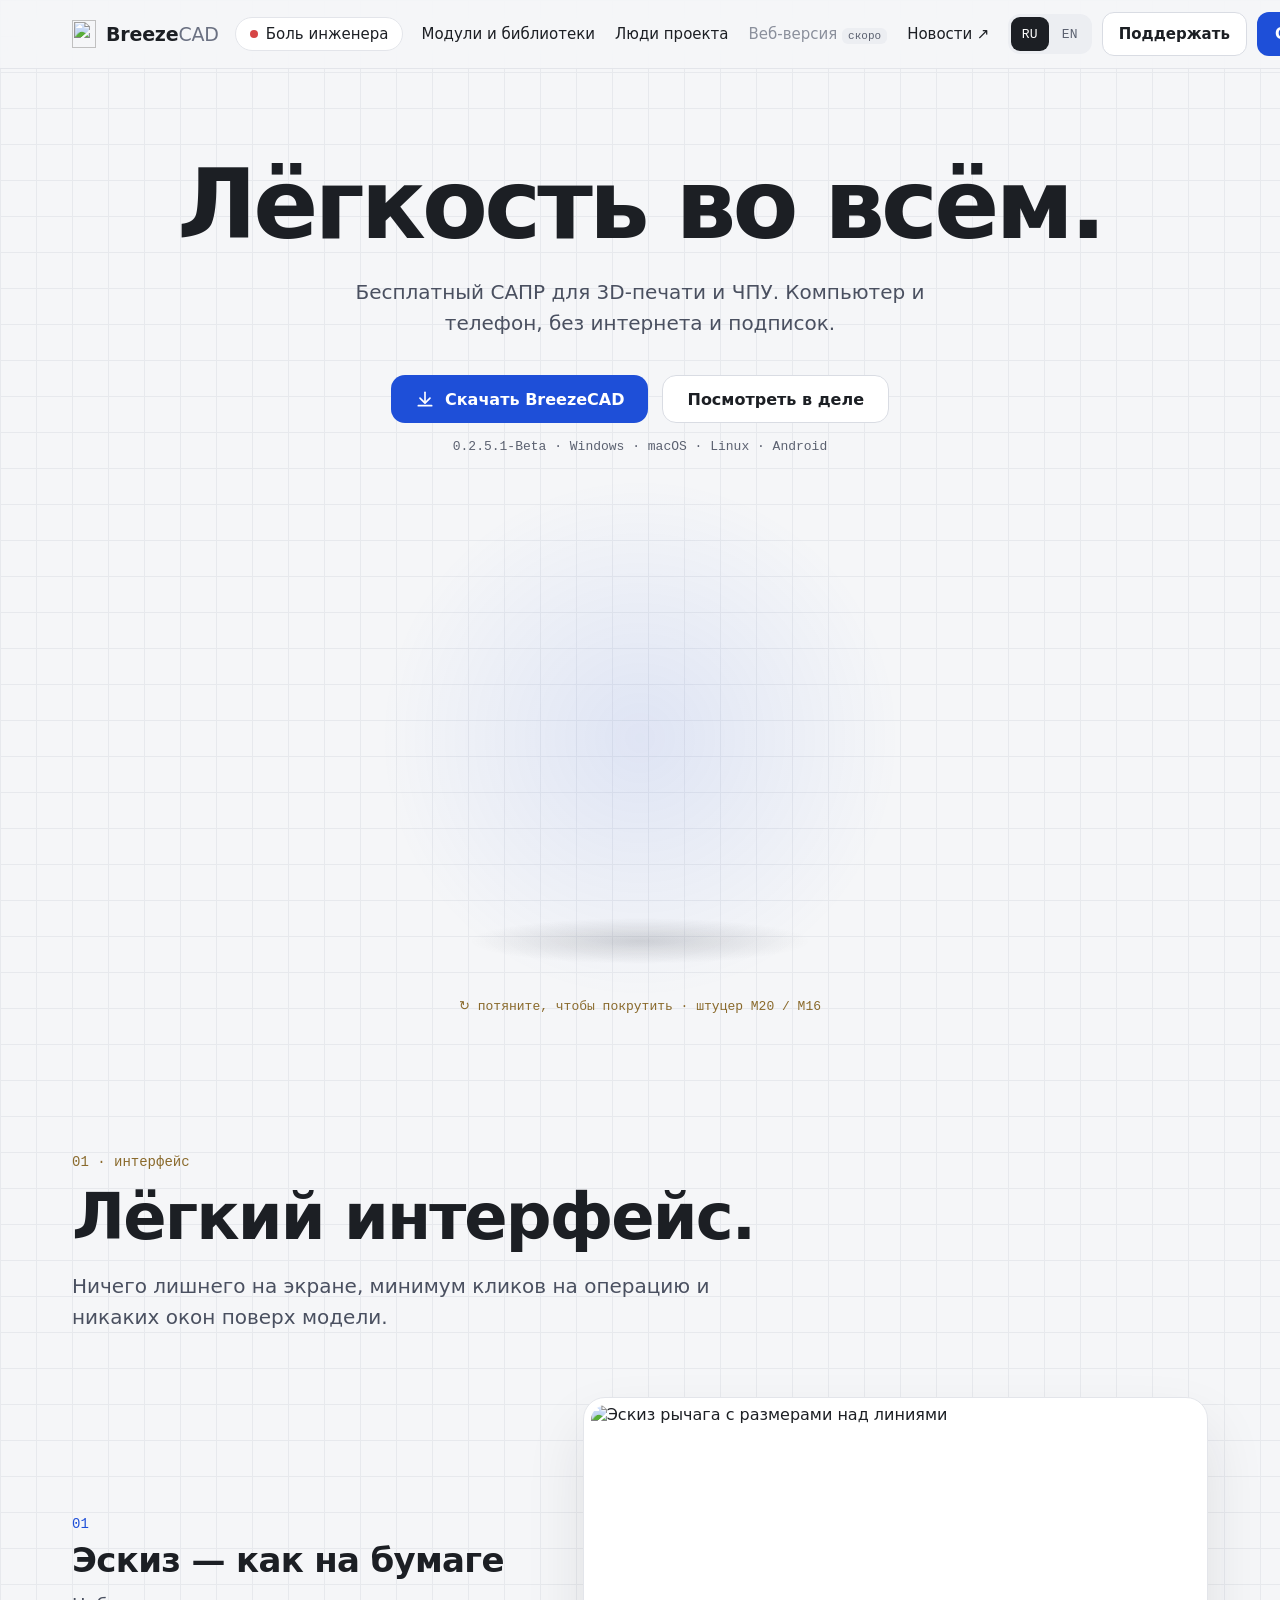
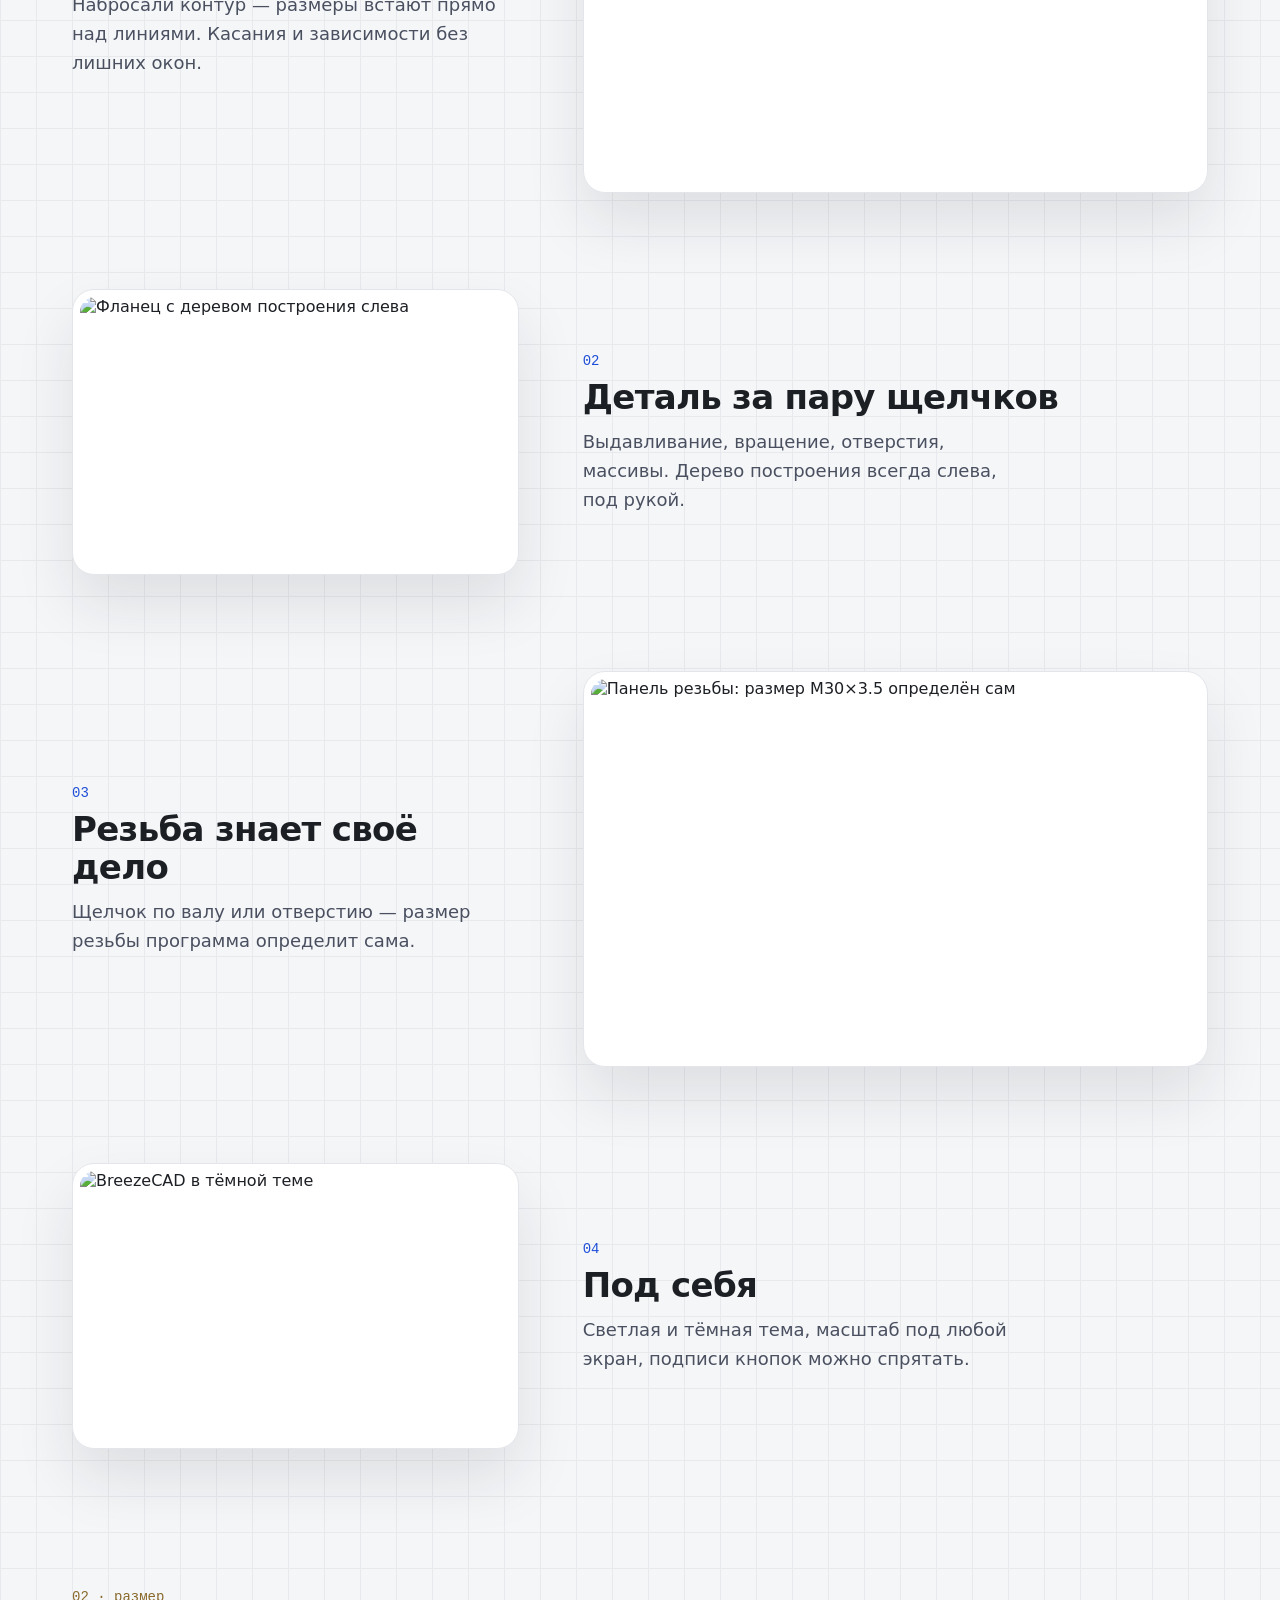
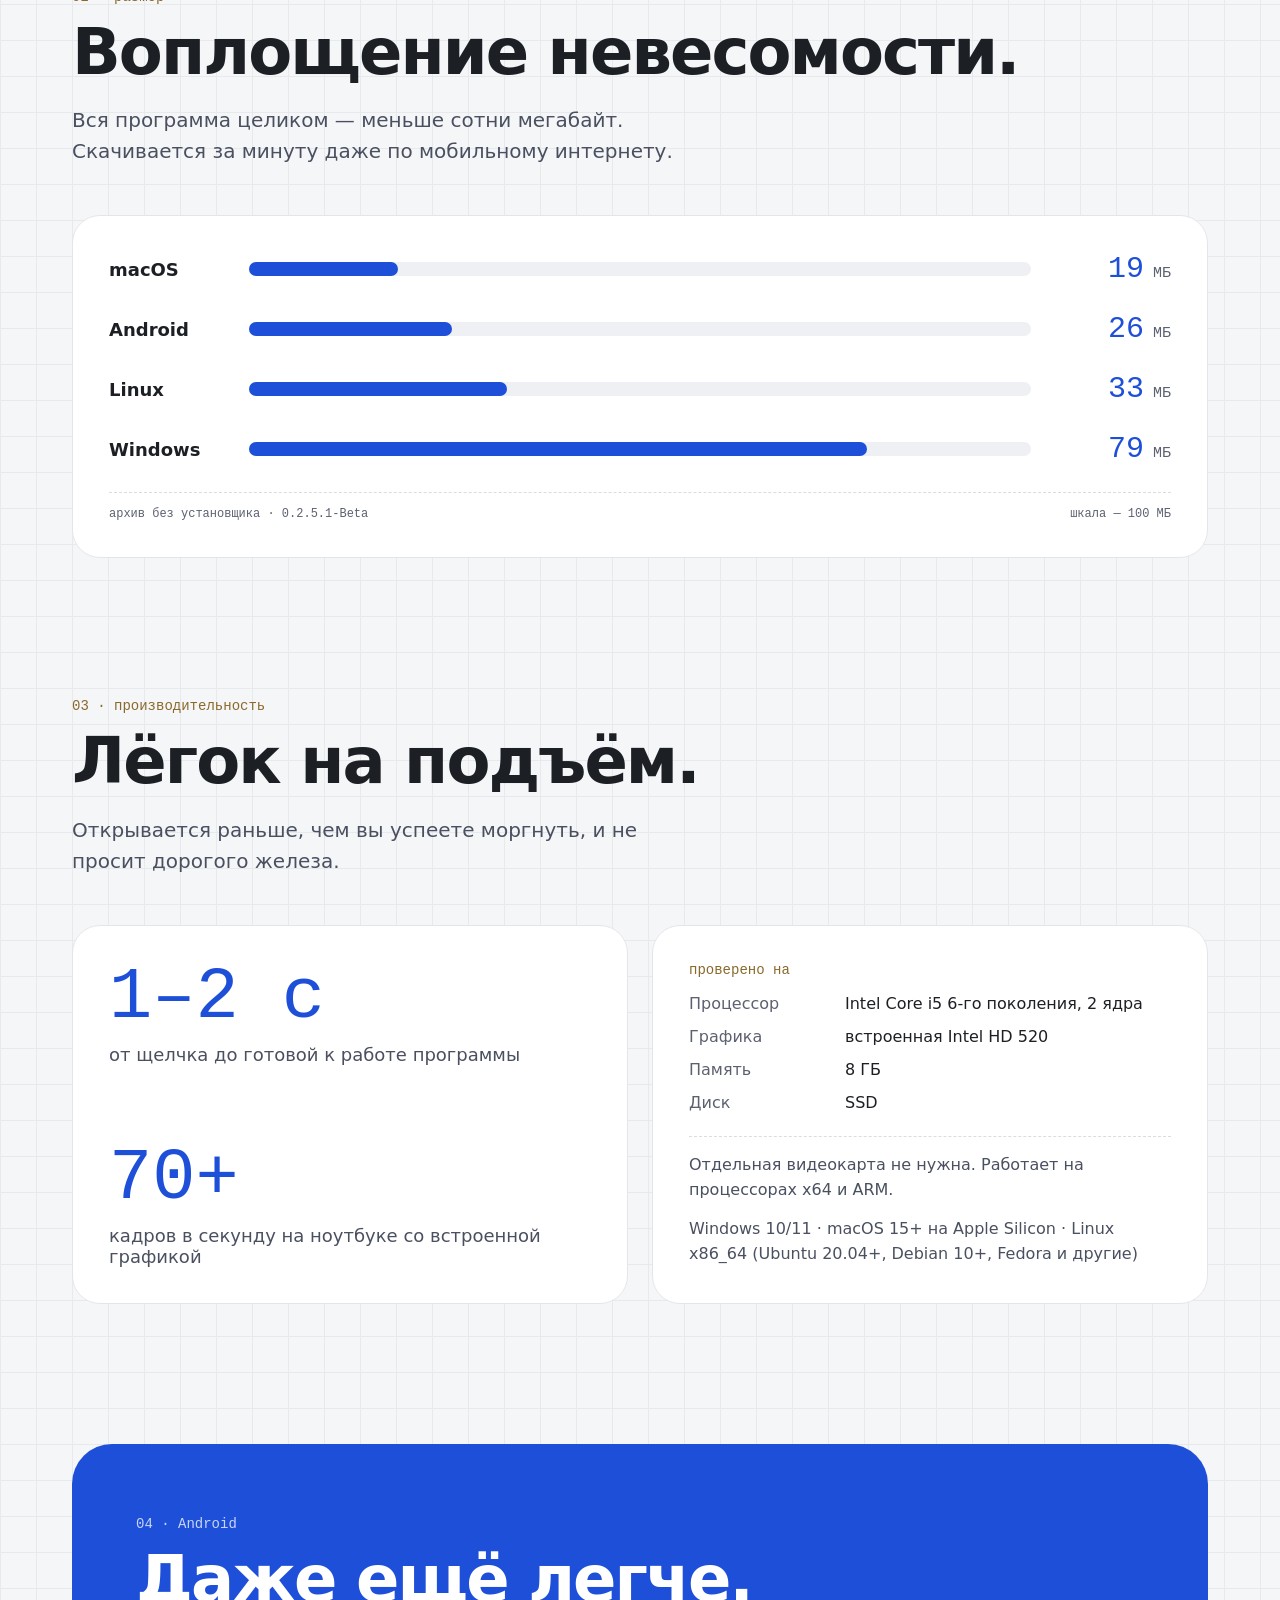
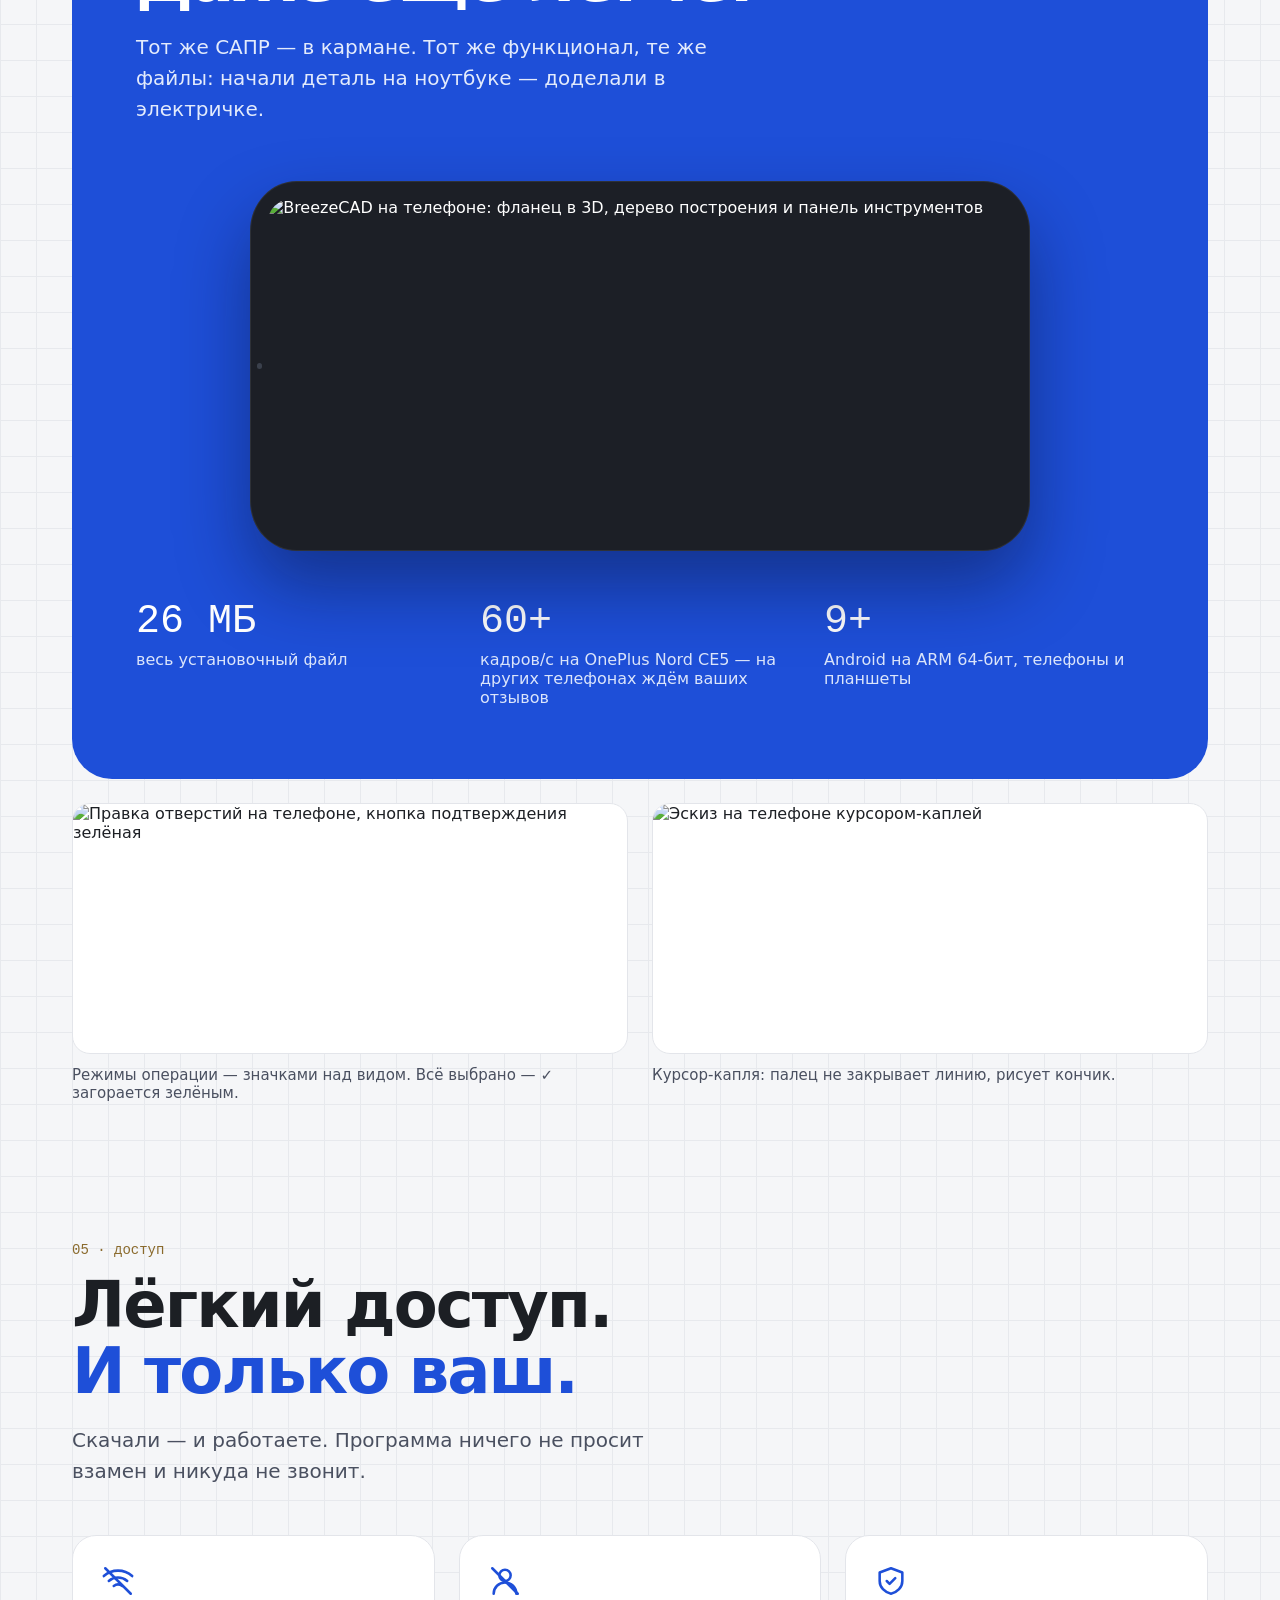
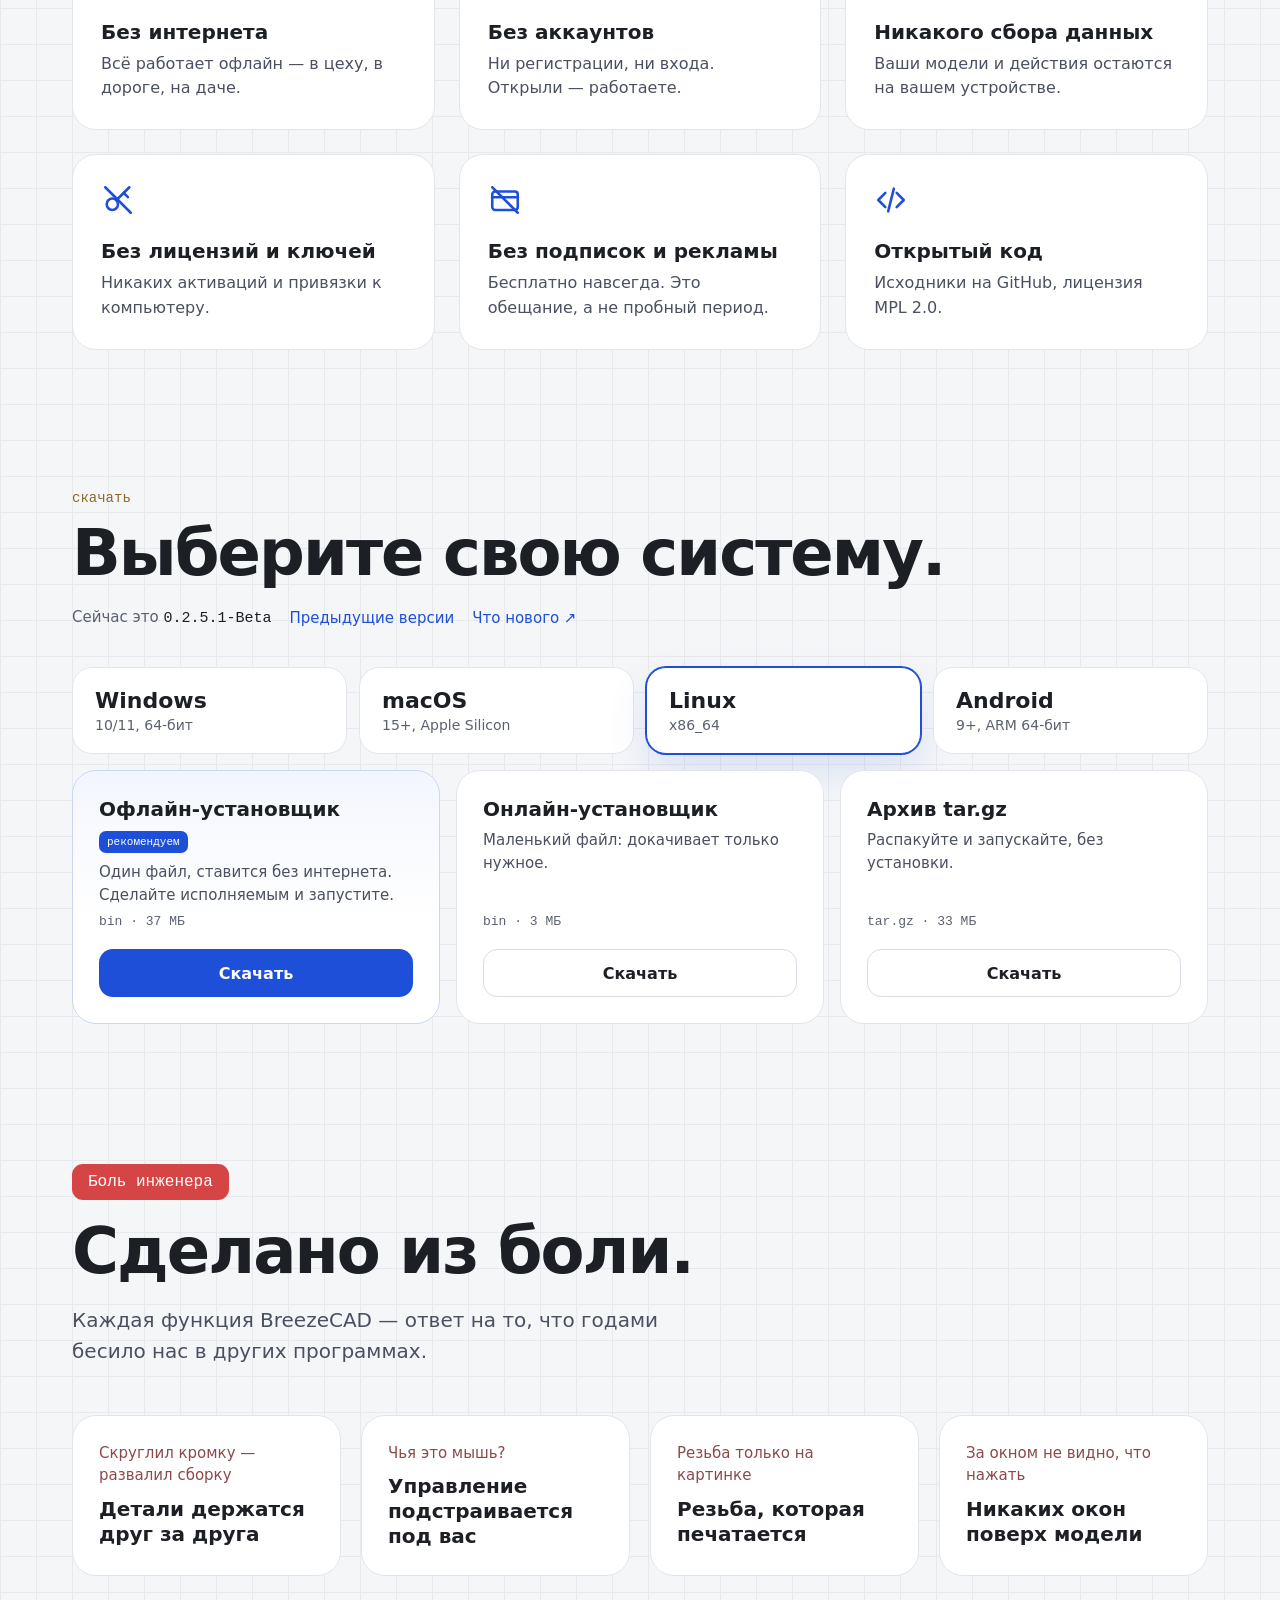
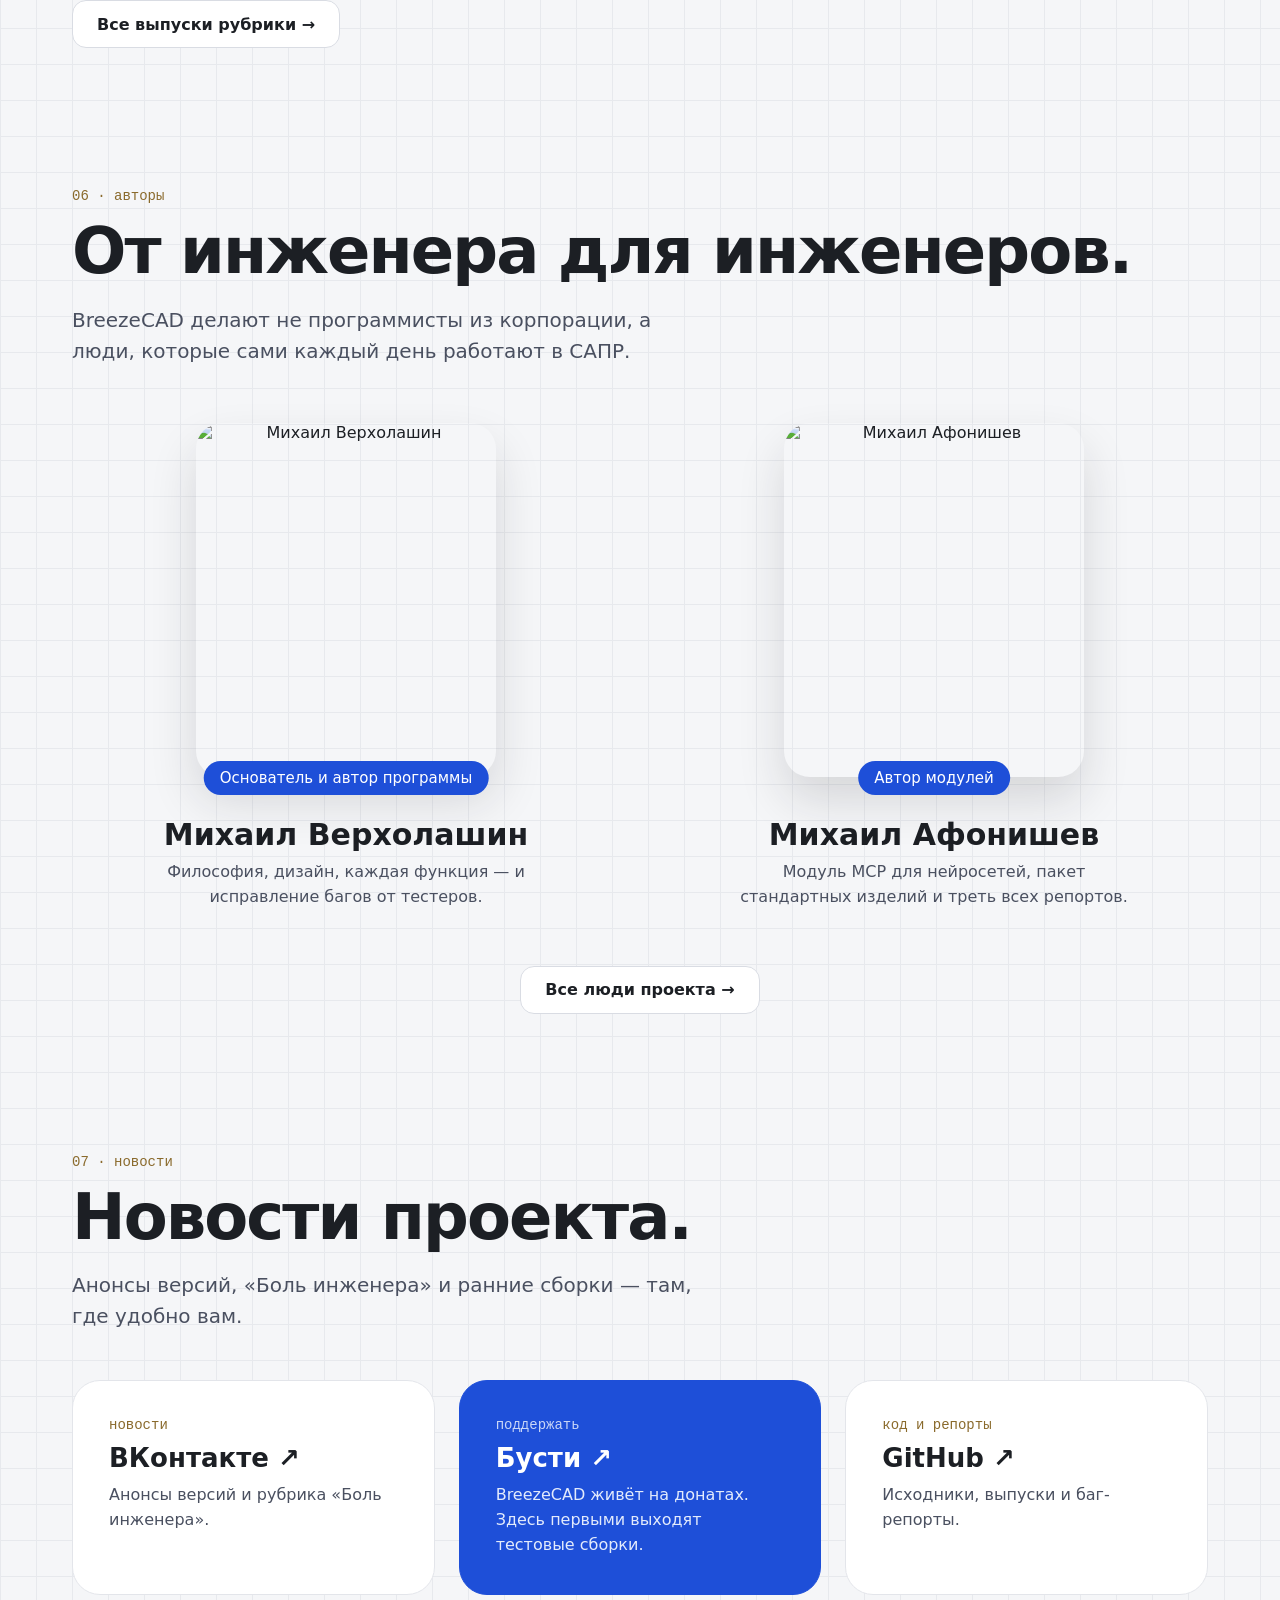
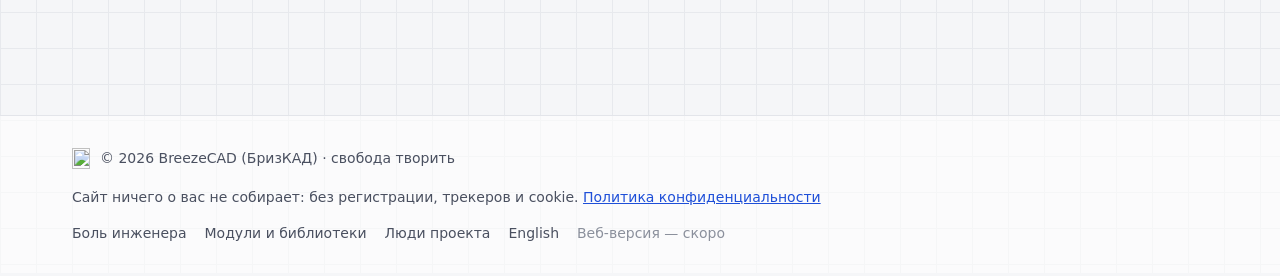
==== index.html @ fa20b7e3 "Скачивание из данных выпусков, раздел «Модули и библиотеки», «Боль инженера» про сборки - sync-data " ====
<!doctype html>
<html lang="ru">
<head>
<meta charset="utf-8">
<meta name="viewport" content="width=device-width, initial-scale=1">
<title>BreezeCAD (БризКАД) — свобода творить</title>
<meta name="description" content="BreezeCAD (БризКАД) — бесплатный лёгкий САПР для 3D-печати и ЧПУ. Windows, macOS, Linux и Android. Без интернета, подписок и сбора данных.">
<meta name="theme-color" content="#f5f6f8">
<link rel="icon" href="favicon.svg" type="image/svg+xml">
<meta property="og:type" content="website">
<meta property="og:title" content="BreezeCAD — свобода творить">
<meta property="og:description" content="Бесплатный лёгкий САПР для 3D-печати и ЧПУ. Компьютер и телефон, без интернета и подписок.">
<meta property="og:image" content="https://breezecad.ru/assets/img/og.jpg">
<meta property="og:url" content="https://breezecad.ru/">
<link rel="canonical" href="https://breezecad.ru/">
<link rel="alternate" hreflang="ru" href="https://breezecad.ru/">
<link rel="alternate" hreflang="en" href="https://breezecad.ru/en/">
<link rel="alternate" hreflang="x-default" href="https://breezecad.ru/">
<link rel="stylesheet" href="assets/download.css">
<script type="application/ld+json">
{
  "@context": "https://schema.org",
  "@type": "SoftwareApplication",
  "name": "BreezeCAD",
  "alternateName": ["БризКАД", "Бриз КАД", "Бриз", "Breeze CAD", "Брайз КАД"],
  "description": "Бесплатный лёгкий САПР для 3D-печати и ЧПУ. Без интернета, подписок и сбора данных.",
  "applicationCategory": "DesignApplication",
  "operatingSystem": "Windows, macOS, Linux, Android",
  "offers": {"@type": "Offer", "price": "0", "priceCurrency": "RUB"},
  "url": "https://breezecad.ru/",
  "sameAs": ["https://github.com/BreezeCAD", "https://github.com/BreezeCAD/breezecad"]
}
</script>
<meta name="twitter:card" content="summary_large_image">
<link rel="preload" href="assets/fonts/IBMPlexSans-SemiBold.woff" as="font" type="font/woff" crossorigin>
<style>
@font-face{font-family:'IBM Plex Sans';src:url(assets/fonts/IBMPlexSans-Regular.woff) format('woff');font-weight:400;font-display:swap}
@font-face{font-family:'IBM Plex Sans';src:url(assets/fonts/IBMPlexSans-Medium.woff) format('woff');font-weight:500;font-display:swap}
@font-face{font-family:'IBM Plex Sans';src:url(assets/fonts/IBMPlexSans-SemiBold.woff) format('woff');font-weight:600 700;font-display:swap}
@font-face{font-family:'IBM Plex Mono';src:url(assets/fonts/IBMPlexMono-Regular.woff) format('woff');font-weight:400 500;font-display:swap}
body{margin:0;background:#f5f6f8;-webkit-text-size-adjust:100%}
a{color:#1e4fd8}a:hover{color:#163ea8}
html{scroll-behavior:smooth;scroll-padding-top:84px}
.bz *{box-sizing:border-box}
.bz{overflow-x:clip;font-family:'IBM Plex Sans',system-ui,sans-serif;color:#1c1f24;background-color:#f5f6f8;background-image:linear-gradient(#e7e9ed 1px,transparent 1px),linear-gradient(90deg,#e7e9ed 1px,transparent 1px);background-size:36px 36px}
.mono{font-family:'IBM Plex Mono',ui-monospace,monospace}
.wrap{max-width:1200px;margin:0 auto;padding:0 32px}
.sec{padding-top:140px}
.kick{margin:0;font:500 14px 'IBM Plex Mono',monospace;color:#8a6a2c}
.h2{margin:14px 0 0;font-size:64px;line-height:1.04;letter-spacing:-0.03em;font-weight:700}
.lead{margin:20px 0 0;font-size:20px;line-height:1.55;color:#4a5060;max-width:640px}
.nav a{color:#1c1f24;text-decoration:none;font-size:15px;padding:10px 2px;white-space:nowrap}
@media (max-width:1500px){.hide-mid{display:none!important}}
@media (max-width:1320px){.nav-links{gap:16px!important}}
@media (max-width:1180px){.nav-soon{display:none!important}}
@media (max-width:1060px){.nav-links{display:none!important}}
.nav a:hover{color:#1e4fd8}
.btn{display:inline-flex;align-items:center;justify-content:center;gap:10px;min-height:48px;padding:0 24px;border-radius:14px;font-weight:600;font-size:16px;text-decoration:none;transition:transform .25s ease,background .25s ease,border-color .25s ease}
.btn:hover{transform:translateY(-2px)}
.btn-blue{background:#1e4fd8;color:#fff}
.btn-blue:hover{background:#163ea8;color:#fff}
.btn-ghost{background:#fff;color:#1c1f24;border:1px solid #d9dce3}
.btn-ghost:hover{color:#1e4fd8;border-color:#1e4fd8}
.pain-pill{display:inline-flex;align-items:center;gap:8px;padding:7px 14px!important;border-radius:999px;background:#fff;border:1px solid #e3e5ea}
.pain-pill::before{content:"";width:8px;height:8px;border-radius:50%;background:#d64545}
.pain-teaser{display:grid;grid-template-columns:repeat(4,minmax(0,1fr));gap:20px;margin-top:48px}
.pain-teaser a{display:flex;flex-direction:column;gap:10px;background:#fff;border:1px solid #e3e5ea;border-radius:24px;padding:26px;text-decoration:none;color:#1c1f24;transition:transform .25s ease,border-color .25s ease}
.pain-teaser a:hover{transform:translateY(-3px);border-color:#f4d3d3;color:#1c1f24}
.pain-teaser .p{font-size:15px;line-height:1.5;color:#8a4a4a}
.pain-teaser .s{font-size:20px;font-weight:600;line-height:1.25}
.redtag{display:inline-flex;align-items:center;min-height:36px;padding:0 16px;border-radius:11px;background:#d64545;color:#fff;font:500 16px 'IBM Plex Mono',monospace}
.foot-nav{display:flex;gap:18px;flex-wrap:wrap;font-size:14px}
.foot-nav a{color:#4a5060;text-decoration:none}.foot-nav a:hover{color:#1e4fd8}
.card{background:#fff;border:1px solid #e3e5ea;border-radius:28px;padding:36px}
.g2{display:grid;grid-template-columns:repeat(2,minmax(0,1fr));gap:24px}
.g3{display:grid;grid-template-columns:repeat(3,minmax(0,1fr));gap:24px}
.g4{display:grid;grid-template-columns:repeat(4,minmax(0,1fr));gap:24px}
.lang button{border:0;background:transparent;font:500 13px 'IBM Plex Mono',monospace;color:#5b6170;min-width:40px;min-height:34px;border-radius:9px;cursor:pointer}
.lang button.on{background:#1c1f24;color:#fff}
.lang{display:flex;gap:2px;padding:3px;border-radius:12px;background:#eceef2}
.lang a{display:inline-flex;align-items:center;justify-content:center;min-width:38px;min-height:34px;border-radius:9px;font:500 13px 'IBM Plex Mono',monospace;color:#5b6170;text-decoration:none}
.lang a:hover{color:#1c1f24}
.lang a[aria-current]{background:#1c1f24;color:#fff}
.shot{display:block;width:100%;height:auto;border-radius:18px;border:1px solid #e3e5ea;background:#fff}
.step-row{display:grid;grid-template-columns:minmax(0,5fr) minmax(0,7fr);gap:64px;align-items:center}
.step-row.flip .step-text{order:2}
.step-n{font:500 14px 'IBM Plex Mono',monospace;color:#1e4fd8}
.step-text h3{margin:10px 0 12px;font-size:34px;letter-spacing:-0.02em;line-height:1.1}
.step-text p{margin:0;font-size:18px;line-height:1.6;color:#4a5060;max-width:440px}
.bar{height:14px;border-radius:7px;background:#1e4fd8;transform-origin:left}
.tile{background:#fff;border:1px solid #e3e5ea;border-radius:24px;padding:28px}
.tile h3{margin:18px 0 8px;font-size:20px}
.tile p{margin:0;color:#4a5060;line-height:1.55}
#bz-part{display:block;width:100%;height:520px;cursor:grab;touch-action:pan-y}
#bz-part:active{cursor:grabbing}

@keyframes rise{from{opacity:0;transform:translateY(28px)}to{opacity:1;transform:none}}
@keyframes zoom{from{opacity:.2;transform:scale(.86) translateY(40px)}to{opacity:1;transform:none}}
@keyframes grow{from{transform:scaleX(0)}to{transform:scaleX(1)}}
@keyframes partIn{from{opacity:0;transform:translateY(30px) scale(.94)}to{opacity:1;transform:none}}
.in{animation:rise .9s cubic-bezier(.2,.7,.2,1) both}
.d1{animation-delay:.12s}.d2{animation-delay:.24s}.d3{animation-delay:.36s}
.part-in{animation:partIn 1.2s .3s cubic-bezier(.2,.7,.2,1) both}
@supports (animation-timeline: view()){
.rv{animation:rise linear both;animation-timeline:view();animation-range:entry 0% cover 26%}
.zm{animation:zoom linear both;animation-timeline:view();animation-range:entry 0% cover 40%}
.gr{animation:grow linear both;animation-timeline:view();animation-range:entry 10% cover 45%}
}
@media (prefers-reduced-motion: reduce){.bz *{animation:none!important;transition:none!important}html{scroll-behavior:auto}}
@media (max-width:980px){
.nav-links{display:none!important}
.g4{grid-template-columns:repeat(2,minmax(0,1fr))}
.g3{grid-template-columns:repeat(2,minmax(0,1fr))}
.pain-teaser{grid-template-columns:repeat(2,minmax(0,1fr))}
.step-row{grid-template-columns:minmax(0,1fr);gap:24px}
.step-row.flip .step-text{order:0}
.h2{font-size:48px}
.hero-h{font-size:64px!important}
}
@media (max-width:600px){
.wrap{padding:0 16px}
.g2,.g3,.g4,.pain-teaser{grid-template-columns:minmax(0,1fr)}
.lang,.hide-sm{display:none!important}
.h2{font-size:38px}
.hero-h{font-size:46px!important}
.lead{font-size:18px}
.card{padding:24px}
.sec{padding-top:96px}
#bz-part{height:360px}
.wrow{grid-template-columns:76px minmax(0,1fr) 92px!important;gap:12px!important}
.wrow .mono{font-size:24px!important}
.hbtn{padding:0 12px!important;font-size:14px!important;min-height:40px!important}
.wordmark{display:none!important}

.step-text h3{font-size:26px}
}
</style>
</head>
<body>
<div class="bz">

<header style="position: sticky; top: 0; z-index: 20; background: rgba(245,246,248,0.84); backdrop-filter: blur(16px); -webkit-backdrop-filter: blur(16px); border-bottom: 1px solid #e3e5ea">
<div class="wrap" style="display: flex; align-items: center; justify-content: space-between; gap: 16px; min-height: 68px">
<a href="#top" style="display: flex; align-items: center; gap: 10px; text-decoration: none; color: #1c1f24; flex-shrink: 0" aria-label="BreezeCAD — свобода творить, наверх">
<img src="assets/mark.svg" width="24" height="28" alt="">
<span class="wordmark" style="font-size: 19px; font-weight: 700; letter-spacing: -0.01em">Breeze<span style="font-weight: 400; color: #6b7182">CAD</span></span>
<span class="hide-sm hide-mid" style="font-size: 15px; color: #5b6170">— свобода творить</span>
</a>
<nav class="nav nav-links" style="display: flex; align-items: center; gap: 24px" aria-label="Разделы">
<a href="pain.html" class="pain-pill">Боль инженера</a>
<a href="modules.html">Модули и библиотеки</a>
<a href="people.html">Люди проекта</a>
<span class="nav-soon" style="color: #8b909c; font-size: 15px; padding: 10px 2px; white-space: nowrap">Веб-версия <span class="mono" style="font-size: 11px; padding: 2px 6px; border-radius: 6px; background: #eceef2; color: #5b6170">скоро</span></span>
<a href="https://vk.ru/breezecad" target="_blank" rel="noopener">Новости ↗</a>
</nav>
<div style="display: flex; align-items: center; gap: 10px; flex-shrink: 0">
<nav class="lang" aria-label="Язык"><a href="./" lang="ru" aria-current="true">RU</a><a href="en/" lang="en" hreflang="en">EN</a></nav>
<a href="https://boosty.to/breezecad" target="_blank" rel="noopener" class="btn btn-ghost hbtn" style="min-height: 44px; padding: 0 16px; font-size: 15px; border-radius: 12px">Поддержать</a>
<a class="btn btn-blue hbtn" href="#download" style="min-height: 44px; padding: 0 18px; font-size: 15px; border-radius: 12px">Скачать</a>
</div>
</div>
</header>

<section id="top" class="wrap" style="padding-top: 88px; text-align: center">
<h1 class="hero-h in" style="margin: 0; font-size: 96px; line-height: 1; letter-spacing: -0.04em; font-weight: 700">Лёгкость во всём.</h1>
<p class="lead in d1" style="margin: 24px auto 0">Бесплатный САПР для 3D-печати и ЧПУ. Компьютер и телефон, без интернета и подписок.</p>
<div class="in d2" style="display: flex; gap: 14px; margin-top: 36px; flex-wrap: wrap; justify-content: center">
<a class="btn btn-blue" href="#download">
<svg width="20" height="20" viewBox="0 0 24 24" fill="none" stroke="currentColor" stroke-width="2" stroke-linecap="round" stroke-linejoin="round" aria-hidden="true"><path d="M12 4v12"></path><path d="M6 11l6 6 6-6"></path><path d="M4 20h16"></path></svg>
Скачать BreezeCAD</a>
<a class="btn btn-ghost" href="#interface">Посмотреть в деле</a>
</div>
<p class="mono in d3" style="margin: 16px 0 0; font-size: 13px; color: #5b6170"><span data-bz="version">0.2.5.1-Beta</span> · Windows · macOS · Linux · Android</p>
<div class="part-in" style="position: relative; margin-top: 24px">
<div aria-hidden="true" style="position: absolute; left: 50%; bottom: 34px; width: 340px; height: 46px; transform: translateX(-50%); border-radius: 50%; background: radial-gradient(closest-side, rgba(28,31,36,0.16), rgba(28,31,36,0))"></div>
<div aria-hidden="true" style="position: absolute; left: 50%; top: 50%; width: 520px; height: 520px; transform: translate(-50%,-50%); border-radius: 50%; background: radial-gradient(closest-side, rgba(30,79,216,0.10), rgba(30,79,216,0))"></div>
<canvas id="bz-part" role="img" aria-label="3D-модель штуцера с наружной резьбой M20 и внутренней M16 — её можно покрутить" style="position: relative"></canvas>
</div>
<p class="mono" style="margin: 0; font-size: 13px; color: #8a6a2c">↻ потяните, чтобы покрутить · штуцер M20 / M16</p>
</section>

<section id="interface" class="wrap sec">
<p class="kick rv">01 · интерфейс</p>
<h2 class="h2 rv">Лёгкий интерфейс.</h2>
<p class="lead rv">Ничего лишнего на экране, минимум кликов на операцию и никаких окон поверх модели.</p>
<div style="display: flex; flex-direction: column; gap: 96px; margin-top: 64px">
<div class="step-row rv">
<div class="step-text"><span class="step-n">01</span><h3>Эскиз — как на бумаге</h3><p>Набросали контур — размеры встают прямо над линиями. Касания и зависимости без лишних окон.</p></div>
<figure class="step-media zm" style="margin: 0"><div style="background: #fff; border: 1px solid #e3e5ea; border-radius: 22px; box-shadow: 0 30px 60px rgba(28,31,36,0.10); padding: 7px"><img src="assets/img/sketch.webp" alt="Эскиз рычага с размерами над линиями" loading="lazy" style="display: block; width: 100%; height: auto; aspect-ratio: 16 / 10; border-radius: 15px"></div></figure>
</div>
<div class="step-row rv flip">
<div class="step-text"><span class="step-n">02</span><h3>Деталь за пару щелчков</h3><p>Выдавливание, вращение, отверстия, массивы. Дерево построения всегда слева, под рукой.</p></div>
<figure class="step-media zm" style="margin: 0"><div style="background: #fff; border: 1px solid #e3e5ea; border-radius: 22px; box-shadow: 0 30px 60px rgba(28,31,36,0.10); padding: 7px"><img src="assets/img/model-light.webp" alt="Фланец с деревом построения слева" loading="lazy" style="display: block; width: 100%; height: auto; aspect-ratio: 16 / 10; border-radius: 15px"></div></figure>
</div>
<div class="step-row rv">
<div class="step-text"><span class="step-n">03</span><h3>Резьба знает своё дело</h3><p>Щелчок по валу или отверстию — размер резьбы программа определит сама.</p></div>
<figure class="step-media zm" style="margin: 0"><div style="background: #fff; border: 1px solid #e3e5ea; border-radius: 22px; box-shadow: 0 30px 60px rgba(28,31,36,0.10); padding: 7px"><img src="assets/img/thread.webp" alt="Панель резьбы: размер M30×3.5 определён сам" loading="lazy" style="display: block; width: 100%; height: auto; aspect-ratio: 16 / 10; border-radius: 15px"></div></figure>
</div>
<div class="step-row rv flip">
<div class="step-text"><span class="step-n">04</span><h3>Под себя</h3><p>Светлая и тёмная тема, масштаб под любой экран, подписи кнопок можно спрятать.</p></div>
<figure class="step-media zm" style="margin: 0"><div style="background: #fff; border: 1px solid #e3e5ea; border-radius: 22px; box-shadow: 0 30px 60px rgba(28,31,36,0.10); padding: 7px"><img src="assets/img/model-dark.webp" alt="BreezeCAD в тёмной теме" loading="lazy" style="display: block; width: 100%; height: auto; aspect-ratio: 16 / 10; border-radius: 15px"></div></figure>
</div>
</div>
</section>

<section id="weight" class="wrap sec">
<p class="kick rv">02 · размер</p>
<h2 class="h2 rv">Воплощение невесомости.</h2>
<p class="lead rv">Вся программа целиком — меньше сотни мегабайт. Скачивается за минуту даже по мобильному интернету.</p>
<div class="card rv" style="margin-top: 48px; display: flex; flex-direction: column; gap: 26px">
<div class="wrow" style="display: grid; grid-template-columns: 120px minmax(0, 1fr) 120px; align-items: center; gap: 20px"><span style="font-size: 18px; font-weight: 600">macOS</span><div style="background: #eef0f3; border-radius: 7px"><div class="bar gr" data-bz="bar-macos" style="width: 19%"></div></div><span class="mono" style="font-size: 30px; color: #1e4fd8; text-align: right"><span data-bz="size-macos">19</span><span style="font-size: 15px; color: #5b6170"> МБ</span></span></div>
<div class="wrow" style="display: grid; grid-template-columns: 120px minmax(0, 1fr) 120px; align-items: center; gap: 20px"><span style="font-size: 18px; font-weight: 600">Android</span><div style="background: #eef0f3; border-radius: 7px"><div class="bar gr" data-bz="bar-android" style="width: 26%"></div></div><span class="mono" style="font-size: 30px; color: #1e4fd8; text-align: right"><span data-bz="size-android">26</span><span style="font-size: 15px; color: #5b6170"> МБ</span></span></div>
<div class="wrow" style="display: grid; grid-template-columns: 120px minmax(0, 1fr) 120px; align-items: center; gap: 20px"><span style="font-size: 18px; font-weight: 600">Linux</span><div style="background: #eef0f3; border-radius: 7px"><div class="bar gr" data-bz="bar-linux" style="width: 33%"></div></div><span class="mono" style="font-size: 30px; color: #1e4fd8; text-align: right"><span data-bz="size-linux">33</span><span style="font-size: 15px; color: #5b6170"> МБ</span></span></div>
<div class="wrow" style="display: grid; grid-template-columns: 120px minmax(0, 1fr) 120px; align-items: center; gap: 20px"><span style="font-size: 18px; font-weight: 600">Windows</span><div style="background: #eef0f3; border-radius: 7px"><div class="bar gr" data-bz="bar-windows" style="width: 79%"></div></div><span class="mono" style="font-size: 30px; color: #1e4fd8; text-align: right"><span data-bz="size-windows">79</span><span style="font-size: 15px; color: #5b6170"> МБ</span></span></div>
<div style="display: flex; justify-content: space-between; gap: 12px; border-top: 1px dashed #d9dce3; padding-top: 14px"><span class="mono" style="font-size: 12px; color: #5b6170">архив без установщика · <span data-bz="version">0.2.5.1-Beta</span></span><span class="mono" style="font-size: 12px; color: #5b6170">шкала — 100 МБ</span></div>
</div>
</section>

<section id="speed" class="wrap sec">
<p class="kick rv">03 · производительность</p>
<h2 class="h2 rv">Лёгок на подъём.</h2>
<p class="lead rv">Открывается раньше, чем вы успеете моргнуть, и не просит дорогого железа.</p>
<div class="g2" style="margin-top: 48px">
<div class="card rv" style="display: flex; flex-direction: column; justify-content: space-between; gap: 32px">
<div><div class="mono" style="font-size: 72px; line-height: 1; color: #1e4fd8">1–2 с</div><div style="margin-top: 10px; font-size: 18px; color: #4a5060">от щелчка до готовой к работе программы</div></div>
<div><div class="mono" style="font-size: 72px; line-height: 1; color: #1e4fd8">70+</div><div style="margin-top: 10px; font-size: 18px; color: #4a5060">кадров в секунду на ноутбуке со встроенной графикой</div></div>
</div>
<div class="card rv" style="display: flex; flex-direction: column; gap: 14px">
<p class="kick">проверено на</p>
<div style="display: grid; grid-template-columns: 140px minmax(0, 1fr); gap: 10px 16px; font-size: 16px; line-height: 1.45">
<span style="color: #5b6170">Процессор</span><span>Intel Core i5 6-го поколения, 2 ядра</span>
<span style="color: #5b6170">Графика</span><span>встроенная Intel HD 520</span>
<span style="color: #5b6170">Память</span><span>8 ГБ</span>
<span style="color: #5b6170">Диск</span><span>SSD</span>
</div>
<p style="margin: 8px 0 0; padding-top: 16px; border-top: 1px dashed #d9dce3; color: #4a5060; line-height: 1.55">Отдельная видеокарта не нужна. Работает на процессорах x64 и ARM.</p>
<p style="margin: 0; color: #4a5060; line-height: 1.55">Windows 10/11 · macOS 15+ на Apple Silicon · Linux x86_64 (Ubuntu 20.04+, Debian 10+, Fedora и другие)</p>
</div>
</div>
</section>

<section id="android" class="wrap sec">
<div class="rv" style="background: #1e4fd8; border-radius: 40px; padding: 72px 64px; color: #fff; overflow: hidden">
<p class="mono" style="margin: 0; font-size: 14px; color: #c9d6f7">04 · Android</p>
<h2 class="h2" style="color: #fff">Даже ещё легче.</h2>
<p class="lead" style="color: #e3ebfc">Тот же САПР — в кармане. Тот же функционал, те же файлы: начали деталь на ноутбуке — доделали в электричке.</p>
<div class="zm" style="margin: 56px auto 0; max-width: 780px">
<div style="position: relative; padding: 2.2%; border-radius: 6% / 13.5%; background: #1c1f26; box-shadow: inset 0 0 0 1px rgba(255,255,255,0.08), 0 36px 72px rgba(6,10,30,0.40)">
<span aria-hidden="true" style="position: absolute; left: 0.85%; top: 50%; width: 0.75%; aspect-ratio: 1; transform: translateY(-50%); border-radius: 50%; background: #3a404c"></span>
<img src="assets/img/android-model.webp" alt="BreezeCAD на телефоне: фланец в 3D, дерево построения и панель инструментов" style="display: block; width: 100%; height: auto; aspect-ratio: 1830 / 824; border-radius: 3.6% / 8%">
</div>
</div>
<div class="g3" style="margin-top: 48px">
<div><div class="mono" style="font-size: 40px"><span data-bz="size-android">26</span> МБ</div><div style="margin-top: 6px; color: #dbe5fb">весь установочный файл</div></div>
<div><div class="mono" style="font-size: 40px">60+</div><div style="margin-top: 6px; color: #dbe5fb">кадров/с на OnePlus Nord CE5 — на других телефонах ждём ваших отзывов</div></div>
<div><div class="mono" style="font-size: 40px">9+</div><div style="margin-top: 6px; color: #dbe5fb">Android на ARM 64-бит, телефоны и планшеты</div></div>
</div>
</div>
<div class="g2" style="margin-top: 24px">
<figure class="rv" style="margin: 0"><img class="shot" src="assets/img/android-hole.webp" alt="Правка отверстий на телефоне, кнопка подтверждения зелёная" style="aspect-ratio: 1830 / 824"><figcaption style="margin-top: 12px; font-size: 15px; color: #4a5060">Режимы операции — значками над видом. Всё выбрано — ✓ загорается зелёным.</figcaption></figure>
<figure class="rv" style="margin: 0"><img class="shot" src="assets/img/android-sketch.webp" alt="Эскиз на телефоне курсором-каплей" style="aspect-ratio: 1830 / 824"><figcaption style="margin-top: 12px; font-size: 15px; color: #4a5060">Курсор-капля: палец не закрывает линию, рисует кончик.</figcaption></figure>
</div>
</section>

<section id="access" class="wrap sec">
<p class="kick rv">05 · доступ</p>
<h2 class="h2 rv">Лёгкий доступ.<br><span style="color: #1e4fd8">И только ваш.</span></h2>
<p class="lead rv">Скачали — и работаете. Программа ничего не просит взамен и никуда не звонит.</p>
<div class="g3" style="margin-top: 48px">
<div class="tile rv"><svg width="34" height="34" viewBox="0 0 24 24" fill="none" stroke="#1e4fd8" stroke-width="1.8" stroke-linecap="round" stroke-linejoin="round" aria-hidden="true"><path d="M2 8.5a15 15 0 0 1 20 0"></path><path d="M5.5 12a10 10 0 0 1 13 0"></path><path d="M9 15.5a5 5 0 0 1 6 0"></path><path d="M3 3l18 18"></path></svg><h3>Без интернета</h3><p>Всё работает офлайн — в цеху, в дороге, на даче.</p></div>
<div class="tile rv"><svg width="34" height="34" viewBox="0 0 24 24" fill="none" stroke="#1e4fd8" stroke-width="1.8" stroke-linecap="round" stroke-linejoin="round" aria-hidden="true"><circle cx="12" cy="8" r="4"></circle><path d="M4 21a8 8 0 0 1 16 0"></path><path d="M3 3l18 18"></path></svg><h3>Без аккаунтов</h3><p>Ни регистрации, ни входа. Открыли — работаете.</p></div>
<div class="tile rv"><svg width="34" height="34" viewBox="0 0 24 24" fill="none" stroke="#1e4fd8" stroke-width="1.8" stroke-linecap="round" stroke-linejoin="round" aria-hidden="true"><path d="M12 3l8 3v6c0 4.5-3.5 8-8 9-4.5-1-8-4.5-8-9V6z"></path><path d="M9 12l2 2 4-4"></path></svg><h3>Никакого сбора данных</h3><p>Ваши модели и действия остаются на вашем устройстве.</p></div>
<div class="tile rv"><svg width="34" height="34" viewBox="0 0 24 24" fill="none" stroke="#1e4fd8" stroke-width="1.8" stroke-linecap="round" stroke-linejoin="round" aria-hidden="true"><circle cx="8" cy="15" r="4"></circle><path d="M11 12l9-9"></path><path d="M16 7l3 3"></path><path d="M3 3l18 18"></path></svg><h3>Без лицензий и ключей</h3><p>Никаких активаций и привязки к компьютеру.</p></div>
<div class="tile rv"><svg width="34" height="34" viewBox="0 0 24 24" fill="none" stroke="#1e4fd8" stroke-width="1.8" stroke-linecap="round" stroke-linejoin="round" aria-hidden="true"><rect x="3" y="6" width="18" height="13" rx="2"></rect><path d="M3 10h18"></path><path d="M3 3l18 18"></path></svg><h3>Без подписок и рекламы</h3><p>Бесплатно навсегда. Это обещание, а не пробный период.</p></div>
<div class="tile rv"><svg width="34" height="34" viewBox="0 0 24 24" fill="none" stroke="#1e4fd8" stroke-width="1.8" stroke-linecap="round" stroke-linejoin="round" aria-hidden="true"><path d="M8 7l-5 5 5 5"></path><path d="M16 7l5 5-5 5"></path><path d="M14 4l-4 16"></path></svg><h3>Открытый код</h3><p>Исходники на GitHub, лицензия MPL 2.0.</p></div>
</div>
</section>

<section id="download" class="wrap sec">
<p class="kick rv">скачать</p>
<h2 class="h2 rv">Выберите свою систему.</h2>
<div class="dl-meta rv"><span>Сейчас это <span class="mono" data-bz="version">0.2.5.1-Beta</span></span><a href="https://github.com/BreezeCAD/breezecad/releases" data-dl-prev>Предыдущие версии</a><a href="https://github.com/BreezeCAD/breezecad/releases/latest" target="_blank" rel="noopener">Что нового ↗</a></div>
<div id="dl" class="rv" data-root="">
<div class="g4" style="margin-top: 40px">
<div class="card" style="padding: 28px; display: flex; flex-direction: column; gap: 6px"><span style="font-size: 24px; font-weight: 600">Windows</span><span style="font-size: 14px; color: #5b6170">10/11, 64-бит · установщик</span><a class="btn btn-blue" href="https://github.com/BreezeCAD/breezecad/releases/latest/download/BreezeCAD-Setup-offline.exe" style="margin-top: 20px">Скачать</a><a href="https://github.com/BreezeCAD/breezecad/releases/latest/download/BreezeCAD-windows.zip" style="font-size: 14px; margin-top: 8px">Портативная (zip)</a></div>
<div class="card" style="padding: 28px; display: flex; flex-direction: column; gap: 6px"><span style="font-size: 24px; font-weight: 600">macOS</span><span style="font-size: 14px; color: #5b6170">15+, Apple Silicon · dmg</span><a class="btn btn-ghost" href="https://github.com/BreezeCAD/breezecad/releases/latest/download/BreezeCAD-macos.dmg" style="margin-top: 20px">Скачать</a></div>
<div class="card" style="padding: 28px; display: flex; flex-direction: column; gap: 6px"><span style="font-size: 24px; font-weight: 600">Linux</span><span style="font-size: 14px; color: #5b6170">x86_64 · tar.gz</span><a class="btn btn-ghost" href="https://github.com/BreezeCAD/breezecad/releases/latest/download/BreezeCAD-linux.tar.gz" style="margin-top: 20px">Скачать</a></div>
<div class="card" style="padding: 28px; display: flex; flex-direction: column; gap: 6px"><span style="font-size: 24px; font-weight: 600">Android</span><span style="font-size: 14px; color: #5b6170">9+, ARM 64-бит · apk</span><a class="btn btn-ghost" href="https://github.com/BreezeCAD/breezecad/releases/latest/download/BreezeCAD-android.apk" style="margin-top: 20px">Скачать</a></div>
</div>
</div>
<dialog id="dl-prev" class="dl-prev" aria-labelledby="dl-prev-t"><div class="dl-prev-in">
<div class="dl-prev-top"><h2 id="dl-prev-t">Предыдущие версии</h2><form method="dialog"><button class="dl-x" aria-label="Закрыть">×</button></form></div>
<ul class="dl-prev-list"></ul>
<div class="dl-prev-foot"><a href="https://github.com/BreezeCAD/breezecad/releases" target="_blank" rel="noopener">Все выпуски на GitHub ↗</a></div>
</div></dialog>
</section>

<section id="pain" class="wrap sec">
<span class="redtag rv">Боль инженера</span>
<h2 class="h2 rv" style="margin-top:18px">Сделано из боли.</h2>
<p class="lead rv">Каждая функция BreezeCAD — ответ на то, что годами бесило нас в других программах.</p>
<div class="pain-teaser">
<a class="rv" href="pain.html#assembly"><span class="p">Скруглил кромку — развалил сборку</span><span class="s">Детали держатся друг за друга</span></a>
<a class="rv" href="pain.html#controls"><span class="p">Чья это мышь?</span><span class="s">Управление подстраивается под вас</span></a>
<a class="rv" href="pain.html#thread"><span class="p">Резьба только на картинке</span><span class="s">Резьба, которая печатается</span></a>
<a class="rv" href="pain.html#windows"><span class="p">За окном не видно, что нажать</span><span class="s">Никаких окон поверх модели</span></a>
</div>
<p class="rv" style="margin:24px 0 0"><a class="btn btn-ghost" href="pain.html">Все выпуски рубрики →</a></p>
</section>

<section id="authors" class="wrap sec">
<p class="kick rv">06 · авторы</p>
<h2 class="h2 rv">От инженера для инженеров.</h2>
<p class="lead rv">BreezeCAD делают не программисты из корпорации, а люди, которые сами каждый день работают в САПР.</p>
<div class="g2" style="margin-top: 56px; gap: 40px">
<div class="rv" style="text-align: center; display: flex; flex-direction: column; align-items: center">
<div style="position: relative; width: 300px; max-width: 100%">
<img src="assets/img/author-verkholashin.webp" alt="Михаил Верхолашин" style="display: block; width: 100%; height: auto; aspect-ratio: 376 / 444; object-fit: cover; border-radius: 26px; box-shadow: 0 24px 48px rgba(28,31,36,0.14)">
<span style="position: absolute; left: 50%; bottom: -18px; transform: translateX(-50%); white-space: nowrap; background: #1e4fd8; color: #fff; font-weight: 500; font-size: 15px; padding: 8px 16px; border-radius: 999px">Основатель и автор программы</span>
</div>
<h3 style="margin: 40px 0 8px; font-size: 30px">Михаил Верхолашин</h3>
<p style="margin: 0; max-width: 400px; color: #4a5060; line-height: 1.55">Философия, дизайн, каждая функция — и исправление багов от тестеров.</p>
</div>
<div class="rv" style="text-align: center; display: flex; flex-direction: column; align-items: center">
<div style="position: relative; width: 300px; max-width: 100%">
<img src="assets/img/author-afonishev.webp" alt="Михаил Афонишев" style="display: block; width: 100%; height: auto; aspect-ratio: 376 / 444; object-fit: cover; border-radius: 26px; box-shadow: 0 24px 48px rgba(28,31,36,0.14)">
<span style="position: absolute; left: 50%; bottom: -18px; transform: translateX(-50%); white-space: nowrap; background: #1e4fd8; color: #fff; font-weight: 500; font-size: 15px; padding: 8px 16px; border-radius: 999px">Автор модулей</span>
</div>
<h3 style="margin: 40px 0 8px; font-size: 30px">Михаил Афонишев</h3>
<p style="margin: 0; max-width: 400px; color: #4a5060; line-height: 1.55">Модуль MCP для нейросетей, пакет стандартных изделий и треть всех репортов.</p>
</div>
</div>
<div class="rv" style="margin-top:56px;text-align:center"><a class="btn btn-ghost" href="people.html">Все люди проекта →</a></div>
</section>

<section id="news" class="wrap sec" style="padding-bottom: 120px">
<p class="kick rv">07 · новости</p>
<h2 class="h2 rv">Новости проекта.</h2>
<p class="lead rv">Анонсы версий, «Боль инженера» и ранние сборки — там, где удобно вам.</p>
<div class="g3" style="margin-top: 48px">
<a class="card rv" href="https://vk.ru/breezecad" target="_blank" rel="noopener" style="text-decoration: none; color: #1c1f24; display: flex; flex-direction: column; gap: 10px"><span class="kick">новости</span><span style="font-size: 26px; font-weight: 600">ВКонтакте ↗</span><span style="color: #4a5060; line-height: 1.55">Анонсы версий и рубрика «Боль инженера».</span></a>
<a class="card rv" href="https://boosty.to/breezecad" target="_blank" rel="noopener" style="text-decoration: none; color: #fff; background: #1e4fd8; border-color: #1e4fd8; display: flex; flex-direction: column; gap: 10px"><span class="mono" style="font-size: 14px; color: #c9d6f7">поддержать</span><span style="font-size: 26px; font-weight: 600">Бусти ↗</span><span style="color: #e3ebfc; line-height: 1.55">BreezeCAD живёт на донатах. Здесь первыми выходят тестовые сборки.</span></a>
<a class="card rv" href="https://github.com/BreezeCAD/breezecad" target="_blank" rel="noopener" style="text-decoration: none; color: #1c1f24; display: flex; flex-direction: column; gap: 10px"><span class="kick">код и репорты</span><span style="font-size: 26px; font-weight: 600">GitHub ↗</span><span style="color: #4a5060; line-height: 1.55">Исходники, выпуски и баг-репорты.</span></a>
</div>
</section>

<footer style="border-top: 1px solid #e3e5ea; background: rgba(255,255,255,0.6)">
<div class="wrap" style="display: flex; justify-content: space-between; align-items: center; gap: 20px; flex-wrap: wrap; padding-top: 32px; padding-bottom: 32px">
<div style="display: flex; align-items: center; gap: 10px">
<img src="assets/mark.svg" width="18" height="21" alt="">
<span style="font-size: 14px; color: #4a5060">© 2026 BreezeCAD (БризКАД) · свобода творить</span>
</div>
<p style="margin: 0; font-size: 14px; color: #4a5060">Сайт ничего о вас не собирает: без регистрации, трекеров и cookie. <a href="privacy.html">Политика конфиденциальности</a></p>
<nav class="foot-nav" aria-label="Страницы"><a href="pain.html">Боль инженера</a><a href="modules.html">Модули и библиотеки</a><a href="people.html">Люди проекта</a><a href="en/" lang="en" hreflang="en">English</a><span style="color:#8b909c">Веб-версия — скоро</span></nav>
</div>
</footer>

</div>
<script src="assets/part.js"></script>
<script src="assets/download.js" defer></script>
<script>
(function () {
  var c = document.getElementById('bz-part');
  if (!c) return;
  var still = window.matchMedia && window.matchMedia('(prefers-reduced-motion: reduce)').matches;
  // build the part after the first paint, so the page shows at once
  requestAnimationFrame(function () { setTimeout(function () { bzMountPart(c, { auto: !still }); }, 30); });
})();
</script>
</body>
</html>
---- assets/download.css ----
/* Блок «Скачать» (index.html, en/index.html) и окно «Предыдущие версии». */
.dl-meta{display:flex;flex-wrap:wrap;align-items:center;gap:10px 18px;margin-top:22px;font-size:15px;color:#5b6170}
.dl-meta .mono{color:#1c1f24}
.dl-meta a{text-decoration:none}
.dl-os{display:grid;grid-template-columns:repeat(4,minmax(0,1fr));gap:12px;margin-top:40px}
.dl-tab{display:flex;flex-direction:column;align-items:flex-start;gap:4px;padding:20px 22px;border-radius:20px;background:#fff;border:1px solid #e3e5ea;font:inherit;color:#1c1f24;text-align:left;cursor:pointer;transition:border-color .25s ease,box-shadow .25s ease,transform .25s ease}
.dl-tab:hover{border-color:#b9c6ef;transform:translateY(-2px)}
.dl-tab:focus-visible{outline:2px solid #1e4fd8;outline-offset:2px}
.dl-tab.on{border-color:#1e4fd8;box-shadow:0 0 0 1px #1e4fd8,0 18px 40px rgba(30,79,216,.12)}
.dl-tab-n{font-size:22px;font-weight:600}
.dl-tab-s{font-size:14px;color:#5b6170}
.dl-vars{display:grid;grid-template-columns:repeat(var(--n,3),minmax(0,1fr));gap:16px;margin-top:16px;animation:dlIn .45s cubic-bezier(.2,.7,.2,1) both}
.dl-vars:has(> :only-child){grid-template-columns:minmax(0,1fr) minmax(0,1fr)}
@keyframes dlIn{from{opacity:0;transform:translateY(10px)}to{opacity:1;transform:none}}
.dl-var{display:flex;flex-direction:column;gap:8px;padding:26px;border-radius:24px;background:#fff;border:1px solid #e3e5ea}
.dl-var.rec{background:linear-gradient(180deg,#f3f6fe,#fff 60%);border-color:#c9d6f7}
.dl-var-h{display:flex;align-items:center;gap:10px;flex-wrap:wrap}
.dl-var-n{font-size:20px;font-weight:600}
.dl-var-d{margin:0;flex:1;color:#4a5060;line-height:1.5;font-size:15px}
.dl-var-f{font-size:13px;color:#5b6170}
.dl-var .btn{margin-top:12px}
.dl-badge{display:inline-flex;align-items:center;min-height:22px;padding:0 8px;border-radius:7px;background:#1e4fd8;color:#fff;font-size:11px}
.dl-prev{width:min(760px,calc(100vw - 32px));max-height:min(80vh,820px);padding:0;border:0;border-radius:28px;background:#fff;color:#1c1f24;box-shadow:0 40px 100px rgba(16,20,30,.28);font-family:'IBM Plex Sans',system-ui,sans-serif}
.dl-prev::backdrop{background:rgba(28,31,36,.32);backdrop-filter:blur(6px);-webkit-backdrop-filter:blur(6px)}
.dl-prev[open]{animation:dlPop .35s cubic-bezier(.2,.7,.2,1) both}
@keyframes dlPop{from{opacity:0;transform:translateY(16px) scale(.98)}to{opacity:1;transform:none}}
.dl-prev-in{display:flex;flex-direction:column;max-height:inherit}
.dl-prev-top{display:flex;align-items:center;justify-content:space-between;gap:16px;padding:24px 28px;border-bottom:1px solid #e3e5ea}
.dl-prev-top h2{margin:0;font-size:24px;letter-spacing:-.01em}
.dl-x{width:40px;height:40px;border-radius:12px;border:1px solid #d9dce3;background:#fff;font-size:20px;line-height:1;color:#1c1f24;cursor:pointer}
.dl-x:hover{border-color:#1e4fd8;color:#1e4fd8}
.dl-prev-list{list-style:none;margin:0;padding:8px 28px 8px;overflow:auto}
.dl-rel{padding:18px 0;border-bottom:1px dashed #e3e5ea}
.dl-rel:last-child{border-bottom:0}
.dl-rel-h{display:flex;align-items:center;gap:10px 14px;flex-wrap:wrap}
.dl-rel-v{font-size:17px;font-weight:500}
.dl-rel-d{color:#5b6170;font-size:14px}
.dl-rel-notes{margin-left:auto;font-size:14px;text-decoration:none}
.dl-rel-f{display:flex;flex-wrap:wrap;gap:8px;margin-top:12px}
.dl-chip{display:inline-flex;align-items:center;min-height:32px;padding:0 12px;border-radius:10px;border:1px solid #e3e5ea;background:#f7f8fa;color:#1c1f24;text-decoration:none;font-size:13px}
.dl-chip:hover{border-color:#1e4fd8;color:#1e4fd8}
.dl-prev-foot{padding:16px 28px 22px;border-top:1px solid #e3e5ea;font-size:14px}
@media (max-width:980px){.dl-os{grid-template-columns:repeat(2,minmax(0,1fr))}.dl-vars{grid-template-columns:minmax(0,1fr)!important}}
@media (max-width:600px){.dl-tab{padding:16px}.dl-tab-n{font-size:19px}.dl-prev-top,.dl-prev-list,.dl-prev-foot{padding-left:18px;padding-right:18px}.dl-rel-notes{margin-left:0}}
@media (prefers-reduced-motion: reduce){.dl-vars,.dl-prev[open]{animation:none}}
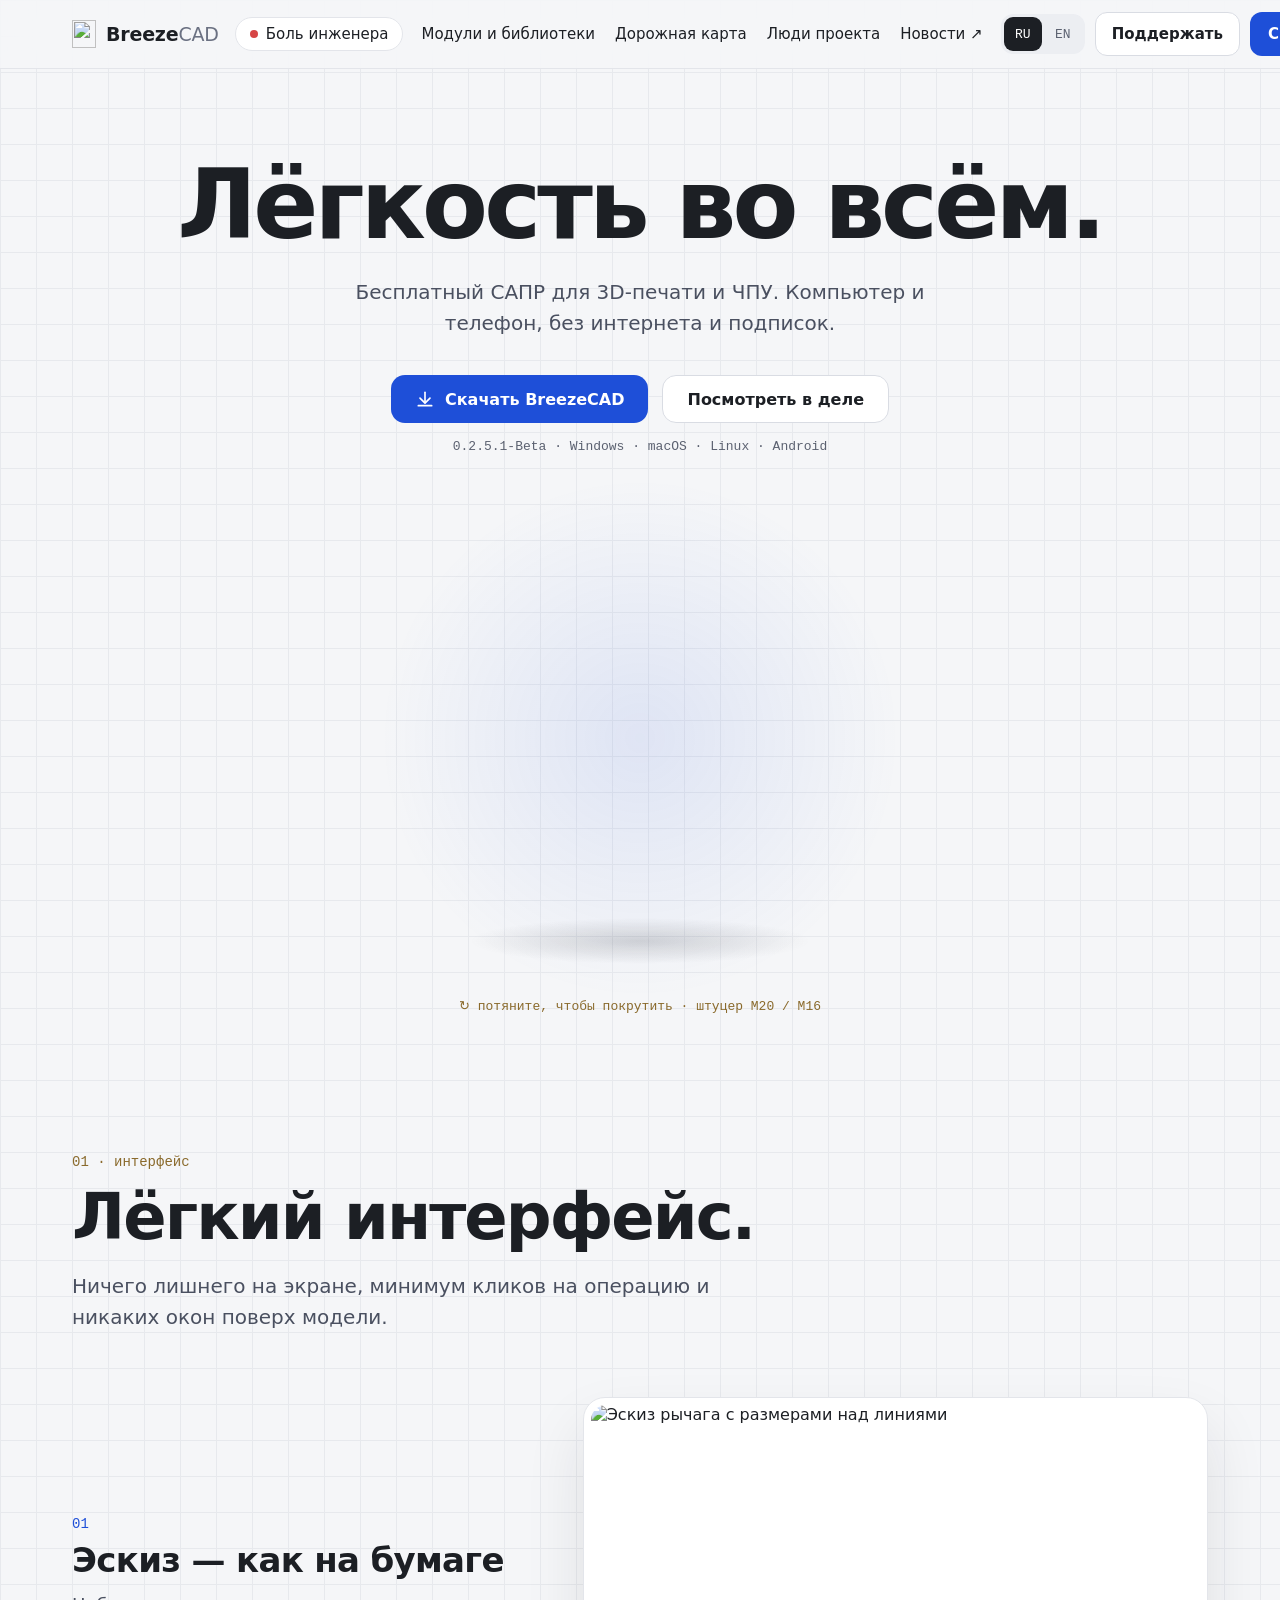
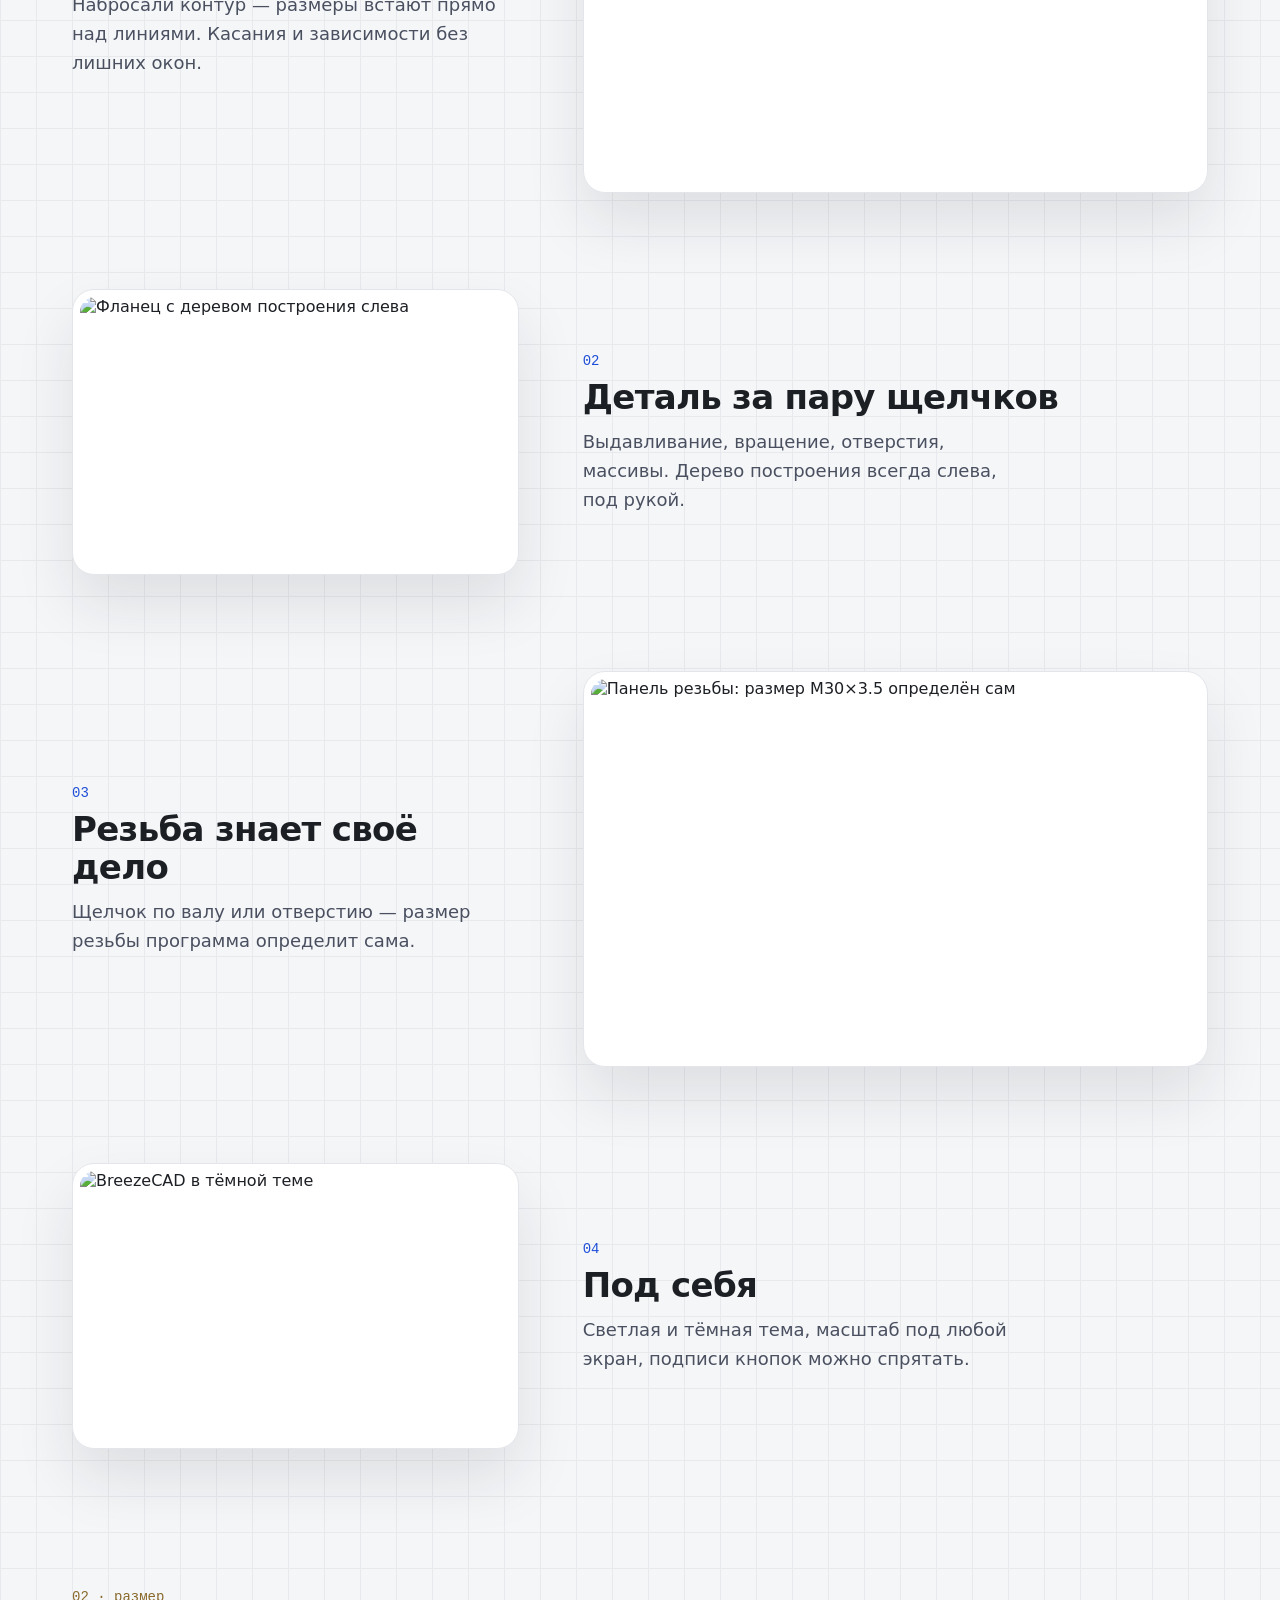
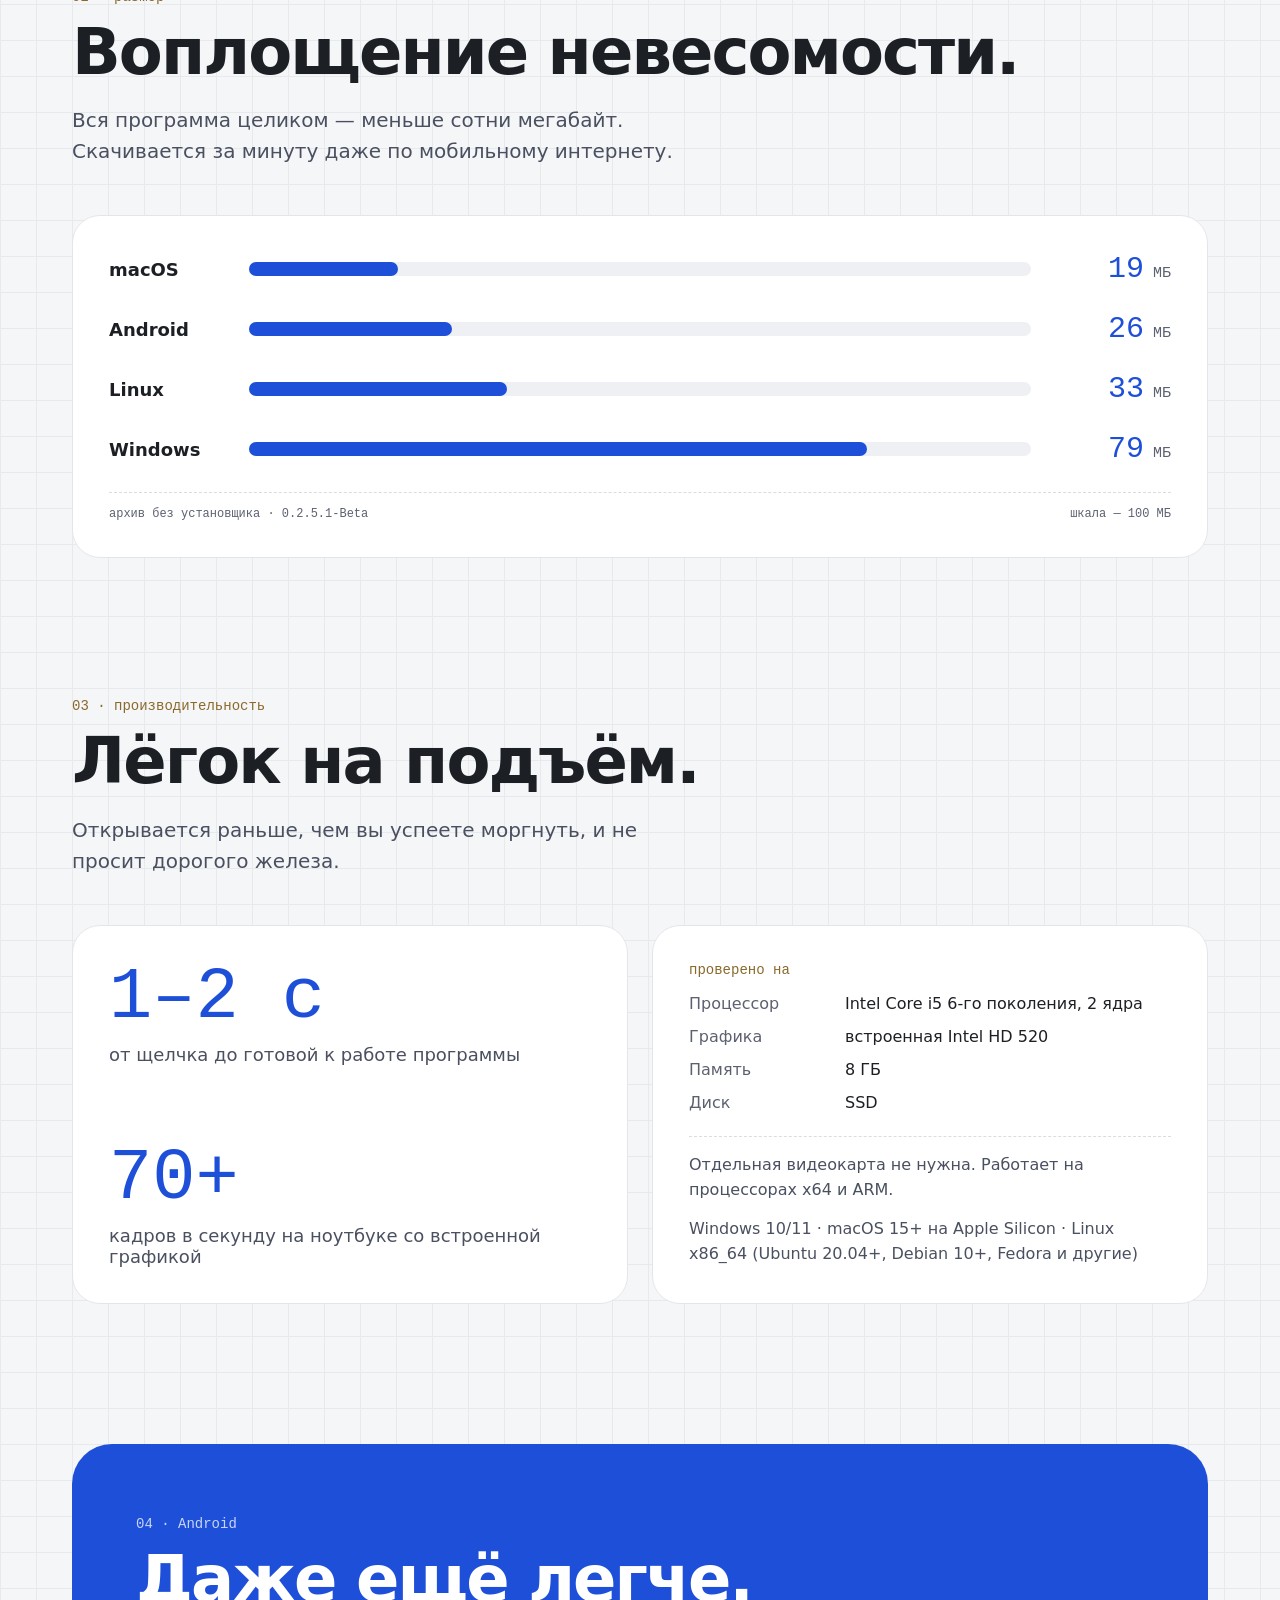
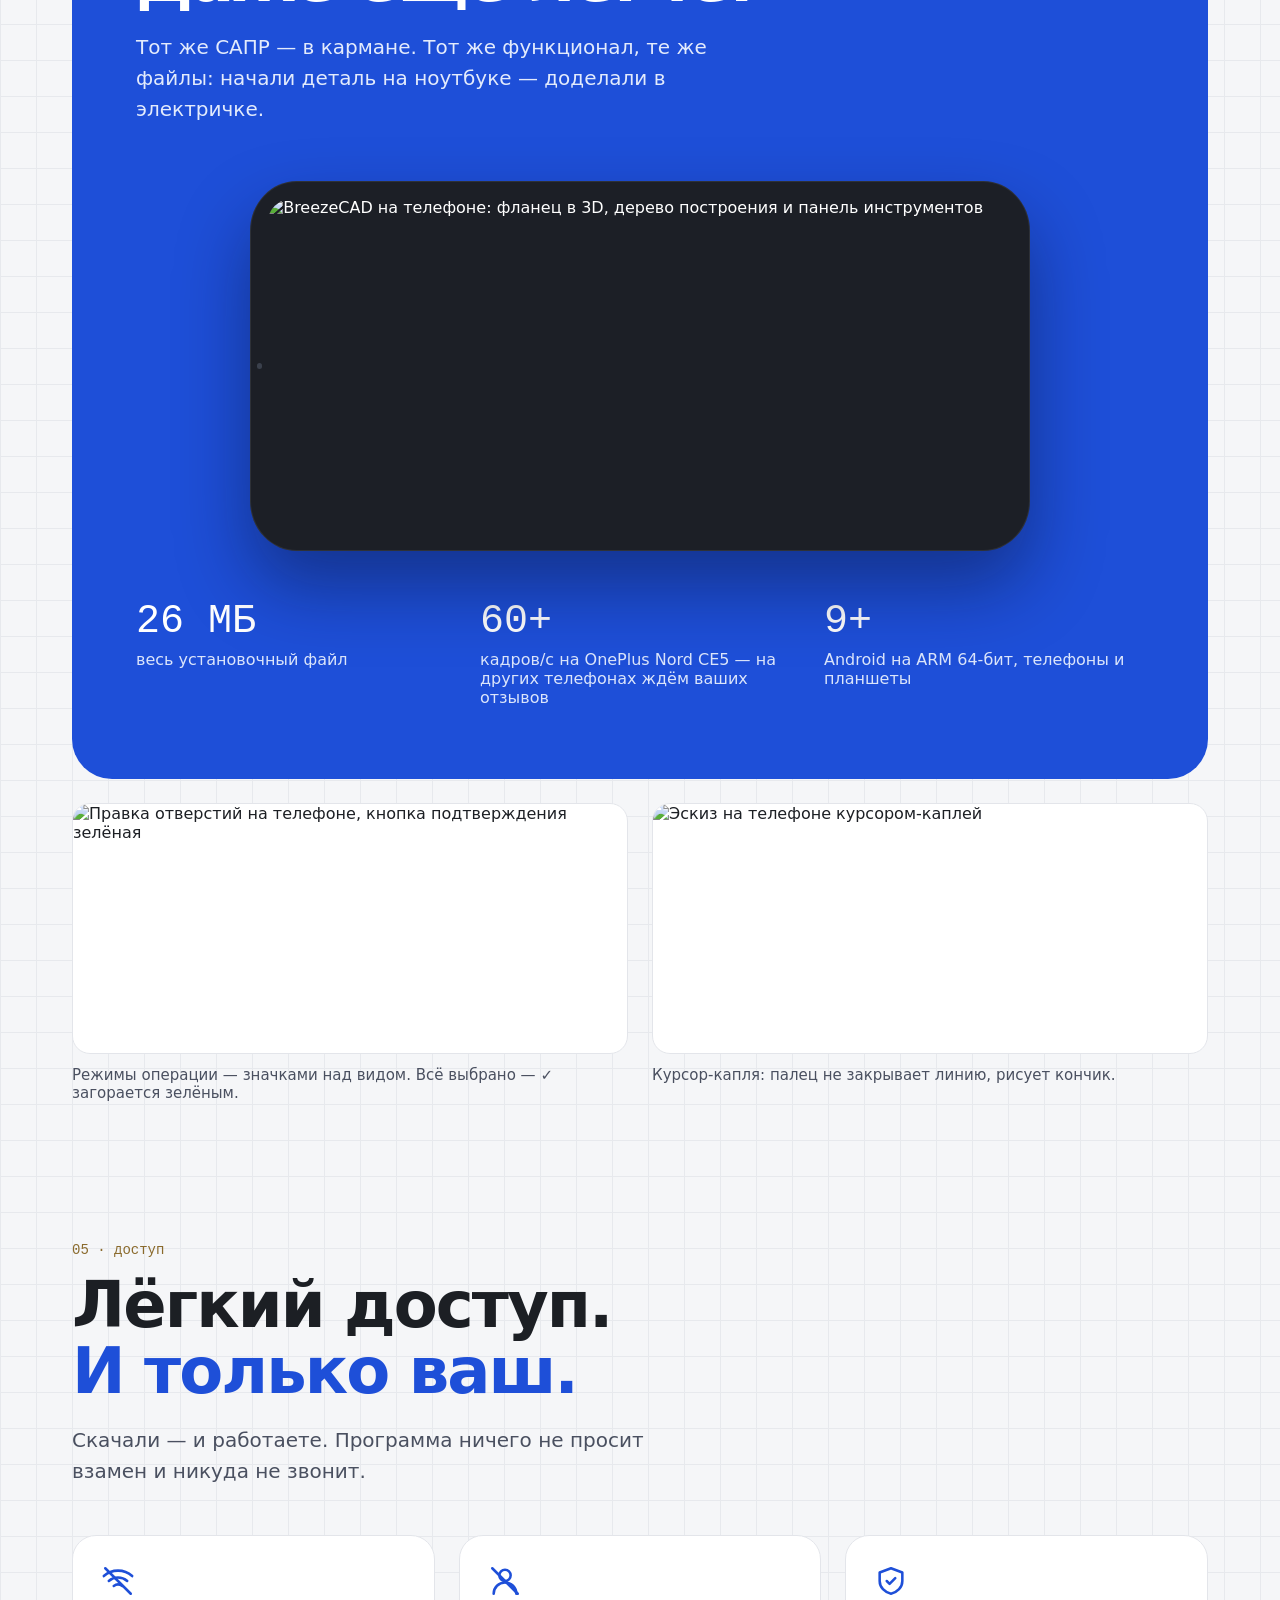
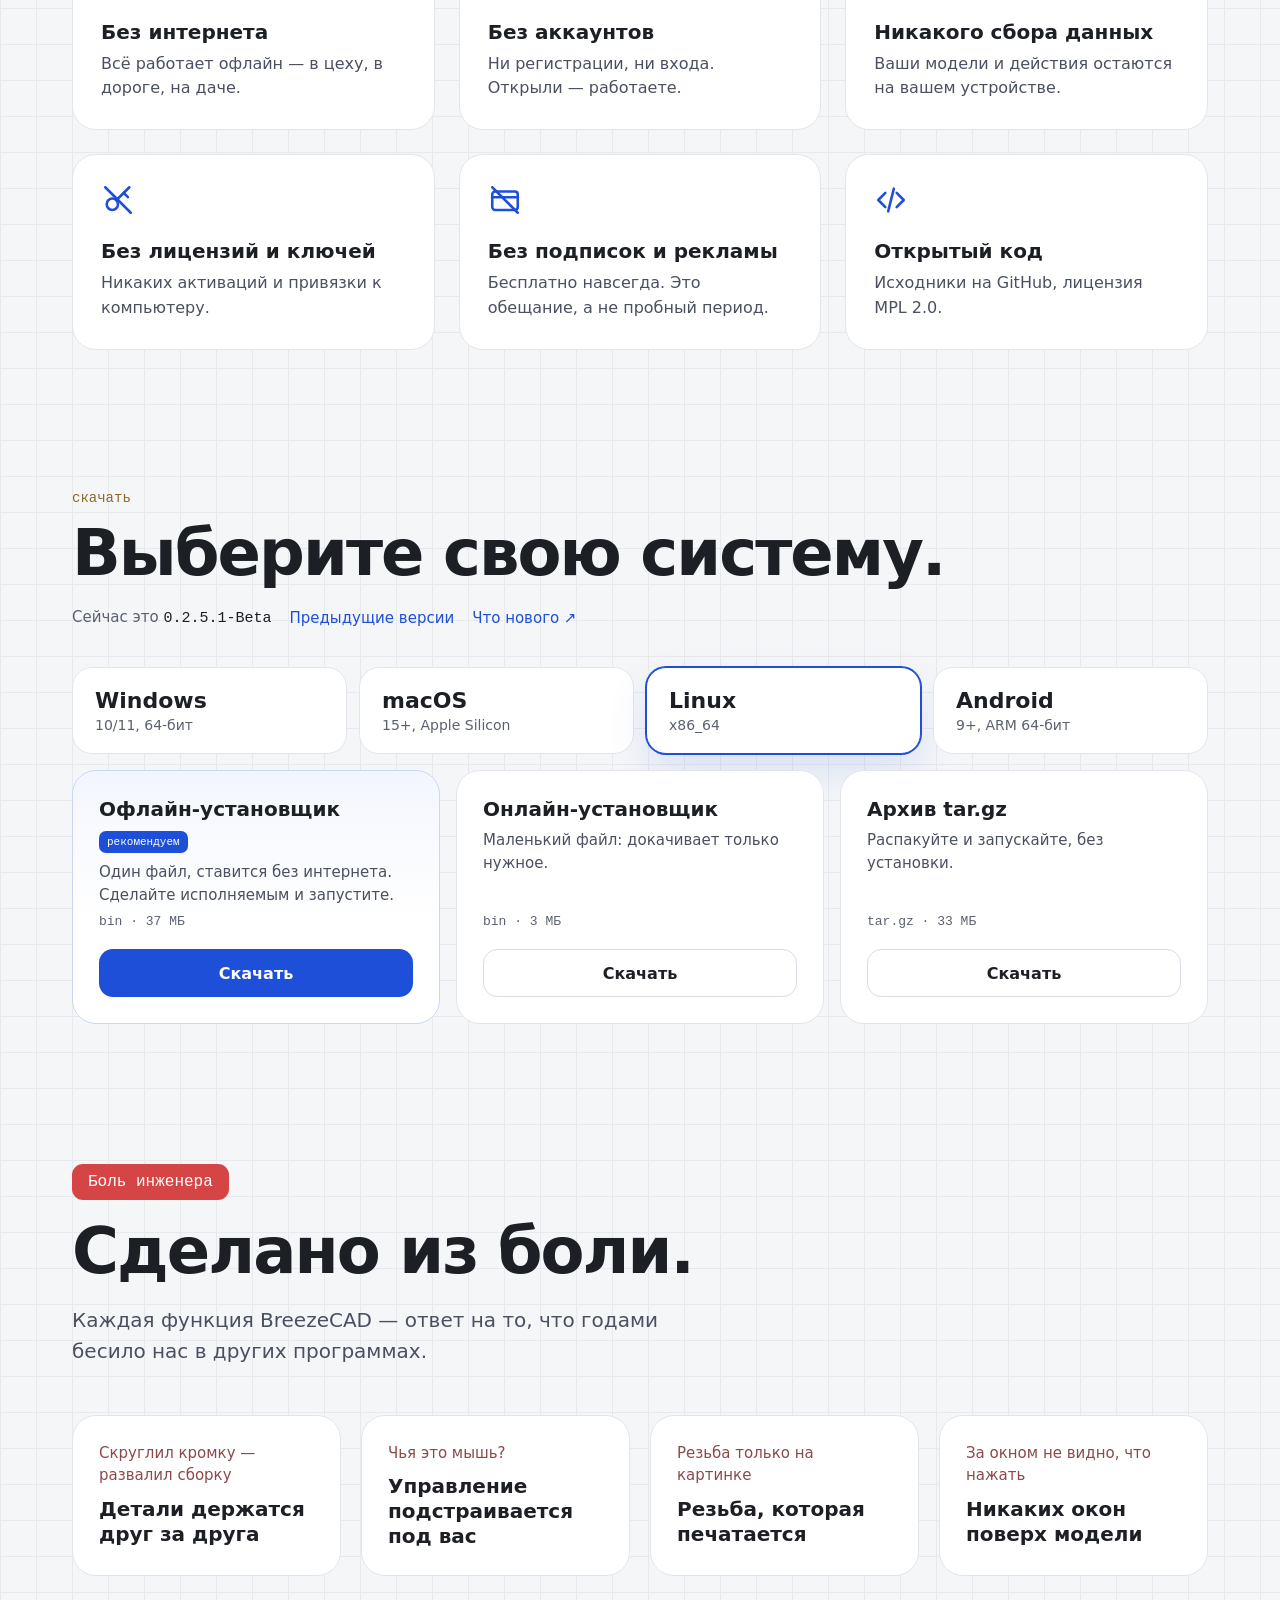
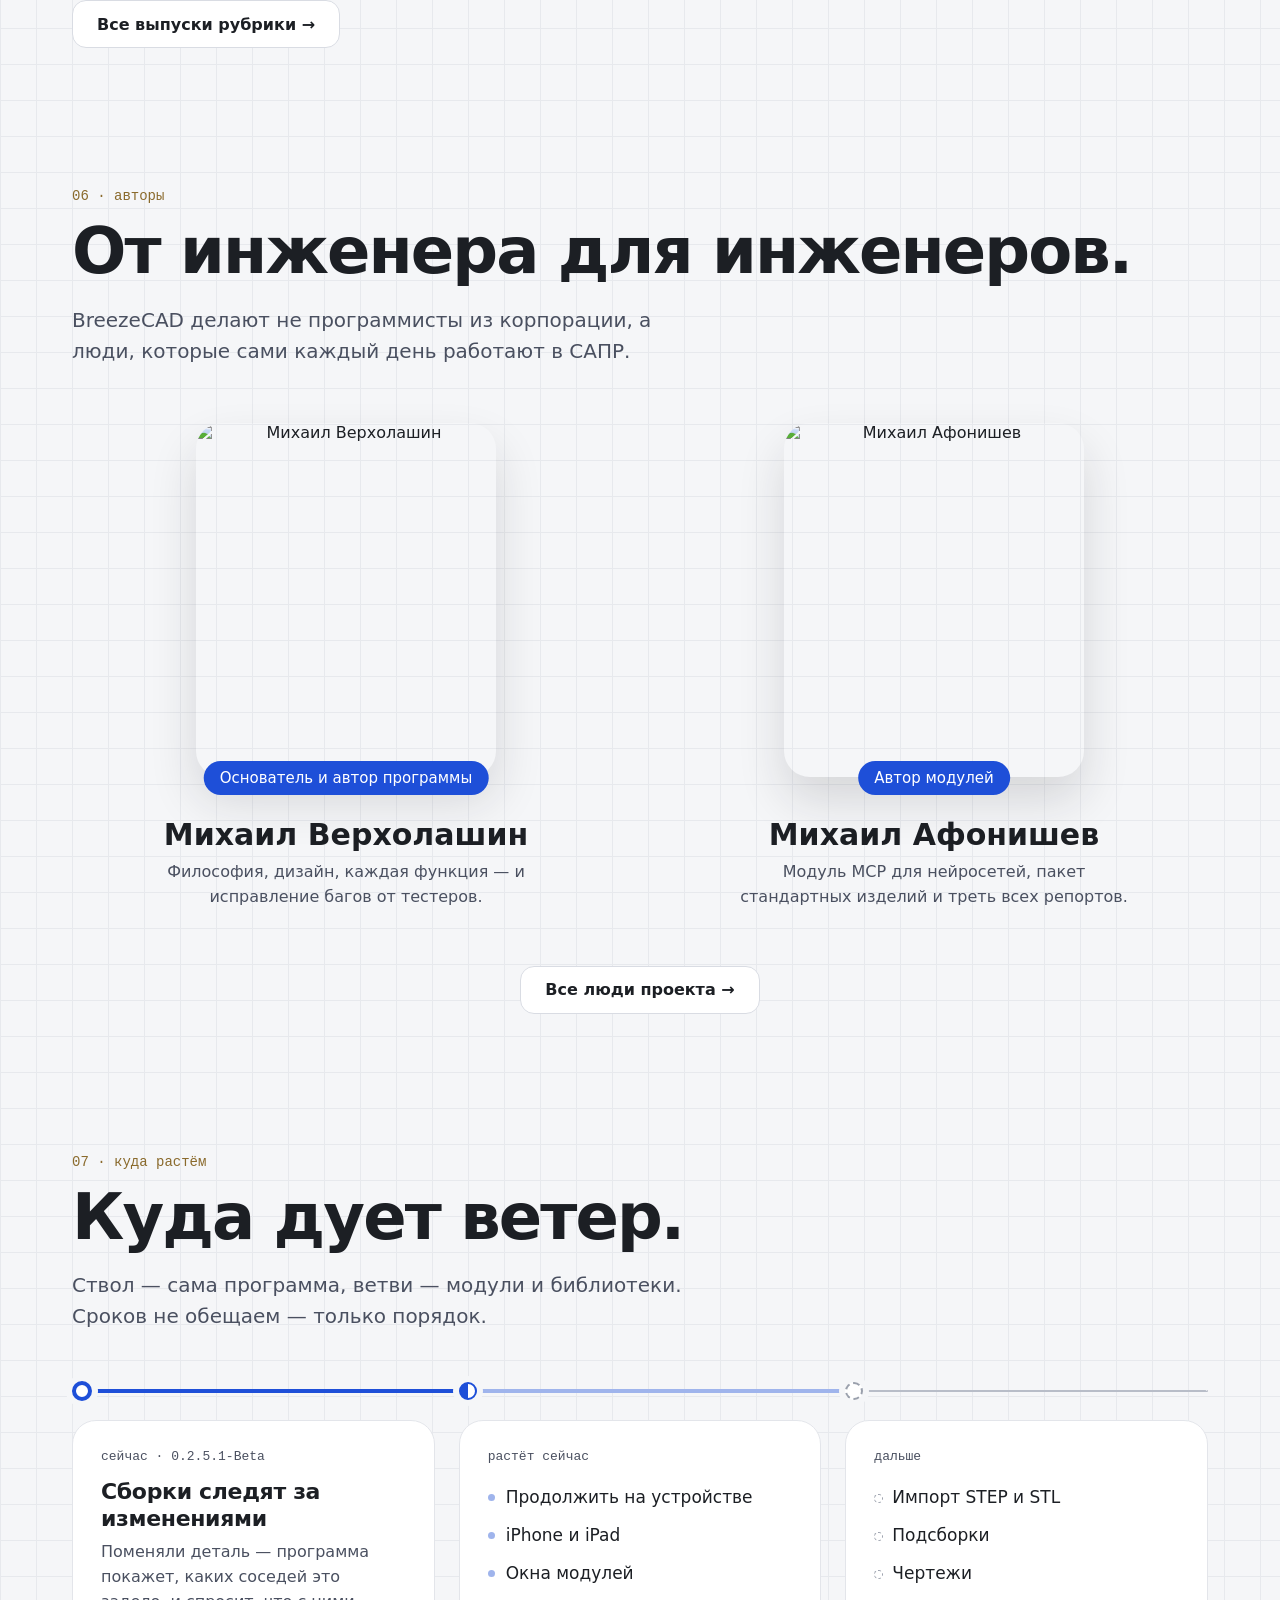
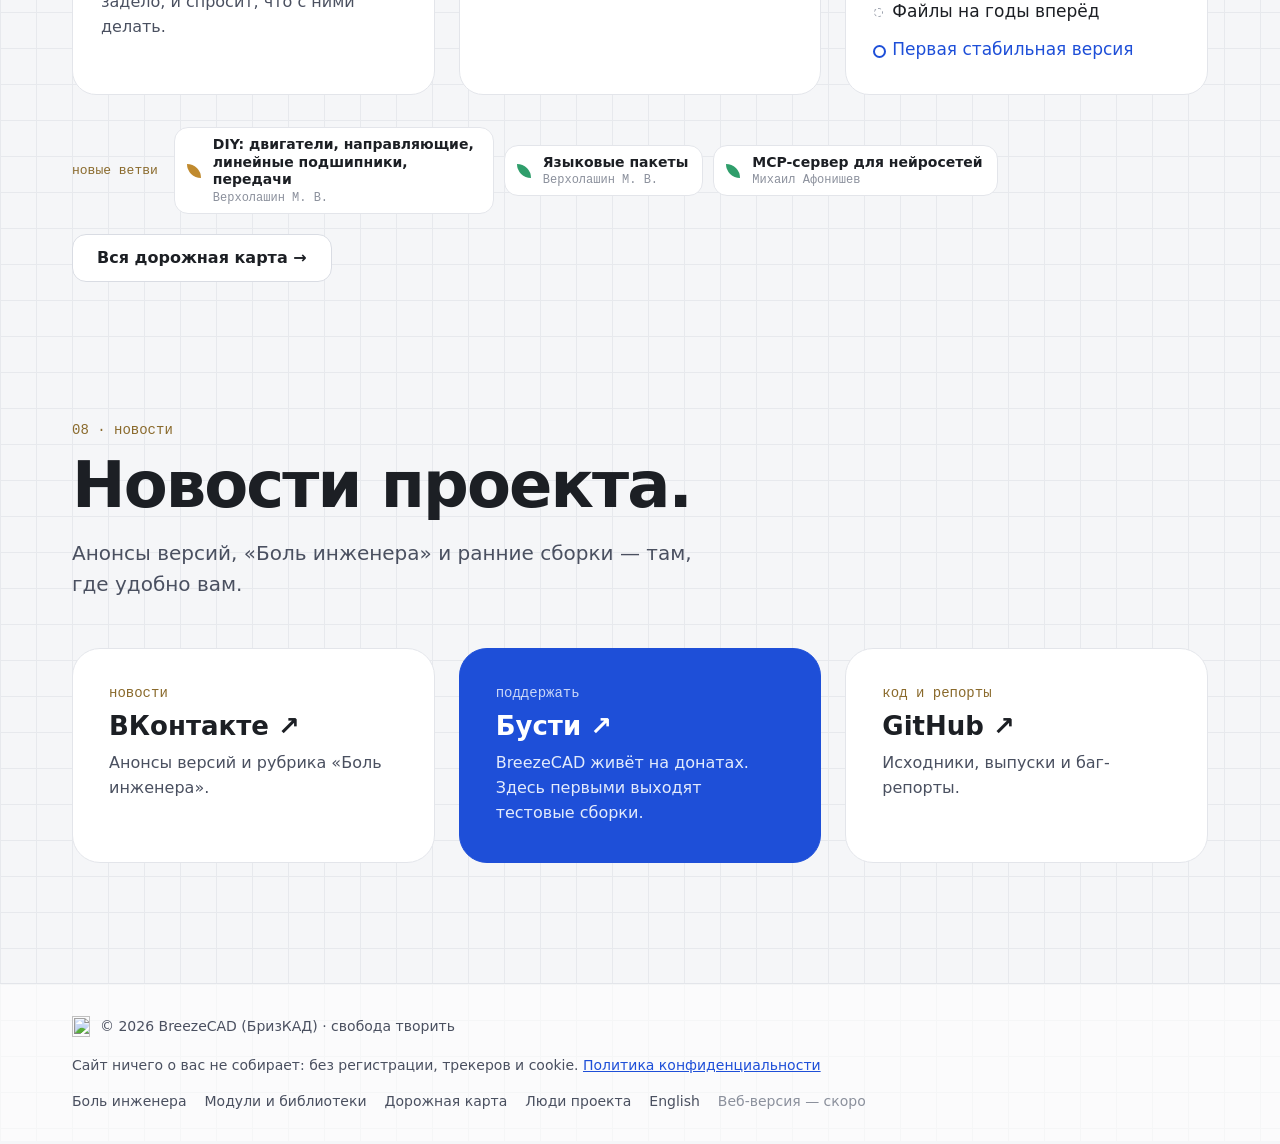
==== commit 49ce5c59: "Дорожная карта: страница-дерево и срез «Куда дует ветер» на главной - roadmap.html и en/roadmap.html" ====
--- a/index.html
+++ b/index.html
@@ -6,7 +6,10 @@
 <title>BreezeCAD (БризКАД) — свобода творить</title>
 <meta name="description" content="BreezeCAD (БризКАД) — бесплатный лёгкий САПР для 3D-печати и ЧПУ. Windows, macOS, Linux и Android. Без интернета, подписок и сбора данных.">
 <meta name="theme-color" content="#f5f6f8">
-<link rel="icon" href="favicon.svg" type="image/svg+xml">
+<link rel="icon" href="/favicon.ico" sizes="48x48">
+<link rel="icon" href="/favicon.svg" type="image/svg+xml">
+<link rel="icon" href="/favicon-120.png" type="image/png" sizes="120x120">
+<link rel="apple-touch-icon" href="/assets/apple-touch-icon.png">
 <meta property="og:type" content="website">
 <meta property="og:title" content="BreezeCAD — свобода творить">
 <meta property="og:description" content="Бесплатный лёгкий САПР для 3D-печати и ЧПУ. Компьютер и телефон, без интернета и подписок.">
@@ -50,10 +53,11 @@
 .h2{margin:14px 0 0;font-size:64px;line-height:1.04;letter-spacing:-0.03em;font-weight:700}
 .lead{margin:20px 0 0;font-size:20px;line-height:1.55;color:#4a5060;max-width:640px}
 .nav a{color:#1c1f24;text-decoration:none;font-size:15px;padding:10px 2px;white-space:nowrap}
-@media (max-width:1500px){.hide-mid{display:none!important}}
+@media (max-width:1660px){.hide-mid{display:none!important}}
 @media (max-width:1320px){.nav-links{gap:16px!important}}
-@media (max-width:1180px){.nav-soon{display:none!important}}
-@media (max-width:1060px){.nav-links{display:none!important}}
+@media (max-width:1960px){.nav-soon{display:none!important}}
+@media (max-width:1240px){.nav-news{display:none!important}}
+@media (max-width:1100px){.nav-links{display:none!important}}
 .nav a:hover{color:#1e4fd8}
 .btn{display:inline-flex;align-items:center;justify-content:center;gap:10px;min-height:48px;padding:0 24px;border-radius:14px;font-weight:600;font-size:16px;text-decoration:none;transition:transform .25s ease,background .25s ease,border-color .25s ease}
 .btn:hover{transform:translateY(-2px)}
@@ -120,7 +124,8 @@
 @media (max-width:600px){
 .wrap{padding:0 16px}
 .g2,.g3,.g4,.pain-teaser{grid-template-columns:minmax(0,1fr)}
-.lang,.hide-sm{display:none!important}
+.hide-sm{display:none!important}
+.lang a{min-width:34px;min-height:32px}
 .h2{font-size:38px}
 .hero-h{font-size:46px!important}
 .lead{font-size:18px}
@@ -135,6 +140,7 @@
 .step-text h3{font-size:26px}
 }
 </style>
+<link rel="stylesheet" href="assets/roadmap.css">
 </head>
 <body>
 <div class="bz">
@@ -149,9 +155,10 @@
 <nav class="nav nav-links" style="display: flex; align-items: center; gap: 24px" aria-label="Разделы">
 <a href="pain.html" class="pain-pill">Боль инженера</a>
 <a href="modules.html">Модули и библиотеки</a>
+<a href="roadmap.html">Дорожная карта</a>
 <a href="people.html">Люди проекта</a>
 <span class="nav-soon" style="color: #8b909c; font-size: 15px; padding: 10px 2px; white-space: nowrap">Веб-версия <span class="mono" style="font-size: 11px; padding: 2px 6px; border-radius: 6px; background: #eceef2; color: #5b6170">скоро</span></span>
-<a href="https://vk.ru/breezecad" target="_blank" rel="noopener">Новости ↗</a>
+<a class="nav-news" href="https://vk.ru/breezecad" target="_blank" rel="noopener">Новости ↗</a>
 </nav>
 <div style="display: flex; align-items: center; gap: 10px; flex-shrink: 0">
 <nav class="lang" aria-label="Язык"><a href="./" lang="ru" aria-current="true">RU</a><a href="en/" lang="en" hreflang="en">EN</a></nav>
@@ -333,8 +340,19 @@
 <div class="rv" style="margin-top:56px;text-align:center"><a class="btn btn-ghost" href="people.html">Все люди проекта →</a></div>
 </section>
 
+<section id="roadmap" class="wrap sec">
+<p class="kick rv">07 · куда растём</p>
+<h2 class="h2 rv">Куда дует ветер.</h2>
+<p class="lead rv">Ствол — сама программа, ветви — модули и библиотеки. Сроков не обещаем — только порядок.</p>
+<div class="rmt rv">
+<div class="rmt-col here"><span class="rm-node"></span><div class="rmt-card"><p class="rmt-t">сейчас · <span data-bz="version">0.2.5.1-Beta</span></p><h3>Сборки следят за изменениями</h3><p>Поменяли деталь — программа покажет, каких соседей это задело, и спросит, что с ними делать.</p></div></div>
+<div class="rmt-col now"><span class="rm-node"></span><div class="rmt-card"><p class="rmt-t">растёт сейчас</p><ul><li>Продолжить на устройстве</li><li>iPhone и iPad</li><li>Окна модулей</li></ul></div></div>
+<div class="rmt-col next"><span class="rm-node"></span><div class="rmt-card"><p class="rmt-t">дальше</p><ul><li>Импорт STEP и STL</li><li>Подсборки</li><li>Чертежи</li><li>Файлы на годы вперёд</li><li class="goal">Первая стабильная версия</li></ul></div></div>
+</div>
+<div class="rmt-foot rv"><div class="rmt-fresh" id="rm-fresh" data-src="data/registry-index.json"><span class="rmt-t">новые ветви</span><a class="rm-leaf lib" data-id="diy-motion" href="modules.html#m-diy-motion"><i></i><span><b>DIY: двигатели, направляющие, передачи</b><small>Верхолашин М. В.</small></span></a><a class="rm-leaf" data-id="languages" href="modules.html#m-languages"><i></i><span><b>Языковые пакеты</b><small>Верхолашин М. В.</small></span></a><a class="rm-leaf" data-id="mcp" href="modules.html#m-mcp"><i></i><span><b>MCP-сервер для нейросетей</b><small>Михаил Афонишев</small></span></a></div><a class="btn btn-ghost" href="roadmap.html">Вся дорожная карта →</a></div>
+</section>
 <section id="news" class="wrap sec" style="padding-bottom: 120px">
-<p class="kick rv">07 · новости</p>
+<p class="kick rv">08 · новости</p>
 <h2 class="h2 rv">Новости проекта.</h2>
 <p class="lead rv">Анонсы версий, «Боль инженера» и ранние сборки — там, где удобно вам.</p>
 <div class="g3" style="margin-top: 48px">
@@ -351,7 +369,7 @@
 <span style="font-size: 14px; color: #4a5060">© 2026 BreezeCAD (БризКАД) · свобода творить</span>
 </div>
 <p style="margin: 0; font-size: 14px; color: #4a5060">Сайт ничего о вас не собирает: без регистрации, трекеров и cookie. <a href="privacy.html">Политика конфиденциальности</a></p>
-<nav class="foot-nav" aria-label="Страницы"><a href="pain.html">Боль инженера</a><a href="modules.html">Модули и библиотеки</a><a href="people.html">Люди проекта</a><a href="en/" lang="en" hreflang="en">English</a><span style="color:#8b909c">Веб-версия — скоро</span></nav>
+<nav class="foot-nav" aria-label="Страницы"><a href="pain.html">Боль инженера</a><a href="modules.html">Модули и библиотеки</a><a href="roadmap.html">Дорожная карта</a><a href="people.html">Люди проекта</a><a href="en/" lang="en" hreflang="en">English</a><span style="color:#8b909c">Веб-версия — скоро</span></nav>
 </div>
 </footer>
 
@@ -367,5 +385,6 @@
   requestAnimationFrame(function () { setTimeout(function () { bzMountPart(c, { auto: !still }); }, 30); });
 })();
 </script>
+<script src="assets/roadmap.js" defer></script>
 </body>
 </html>
--- a/assets/roadmap.css
+++ b/assets/roadmap.css
@@ -0,0 +1,135 @@
+/* Дорожная карта: дерево на roadmap.html и короткий срез на главной.
+   Ствол — программа, листья — модули и библиотеки из data/registry-index.json (assets/roadmap.js). */
+@keyframes rise{from{opacity:0;transform:translateY(28px)}to{opacity:1;transform:none}}
+.rm-legend{display:flex;flex-wrap:wrap;gap:10px 22px;margin-top:28px;font:500 13px 'IBM Plex Mono',monospace;color:#5b6170}
+.rm-legend span{display:inline-flex;align-items:center;gap:8px}
+.rm-legend i{display:inline-block;width:10px;height:10px;border-radius:50%}
+.rm-legend .l-done{background:#1e4fd8}
+.rm-legend .l-now{background:linear-gradient(90deg,#1e4fd8 50%,#fff 50%);border:2px solid #1e4fd8;width:12px;height:12px}
+.rm-legend .l-here{background:#fff;border:3px solid #1e4fd8;width:12px;height:12px}
+.rm-legend .l-next{background:#fff;border:2px dashed #9aa0ac}
+.rm-legend .l-leaf{border-radius:0 100% 0 100%;background:#2f9e6b}
+.rm-legend .l-lib{border-radius:0 100% 0 100%;background:#c08a2e}
+
+.rm{list-style:none;margin:56px 0 0;padding:0}
+.rm>li{display:grid;grid-template-columns:minmax(0,1fr) 64px minmax(0,1fr);grid-template-areas:"leaves axis body"}
+.rm-leaves{grid-area:leaves;display:flex;flex-direction:column;align-items:flex-end;justify-content:flex-start;gap:10px;padding:22px 0}
+.rm-axis{grid-area:axis;position:relative;display:flex;justify-content:center;align-items:flex-start;padding-top:48px}
+.rm-stage .rm-axis{padding-top:0}
+.rm>li:not([data-ver]):not(.rm-major) .rm-axis{padding-top:30px}
+.rm-body{grid-area:body;padding:22px 0 22px 8px}
+
+/* ствол */
+.rm-axis::before{content:"";position:absolute;top:0;bottom:0;left:50%;width:4px;margin-left:-2px;border-radius:2px;background:#1e4fd8;transform-origin:top}
+.is-now .rm-axis::before{background:linear-gradient(#1e4fd8 50%,#bcc6dd)}
+.is-next .rm-axis::before{background:#9fb4ec}
+.is-later .rm-axis::before{width:0;margin-left:-1px;background:none;border-left:2px dashed #b8bdc8}
+.rm-root .rm-axis::before{top:50%}
+.rm-tip .rm-axis::before{bottom:50%}
+
+/* узлы */
+.rm-node{position:relative;z-index:1;width:16px;height:16px;border-radius:50%;background:#1e4fd8;box-shadow:0 0 0 6px #f5f6f8}
+.is-now .rm-node{width:20px;height:20px;background:#fff;border:4px solid #1e4fd8}
+.is-now .rm-node::after{content:"";position:absolute;inset:-10px;border-radius:50%;border:2px solid #1e4fd8;opacity:0;animation:rmPulse 2.4s ease-out infinite}
+.is-next .rm-node{background:linear-gradient(90deg,#1e4fd8 50%,#fff 50%);border:2px solid #1e4fd8}
+.is-later .rm-node{background:#fff;border:2px dashed #9aa0ac}
+.rm-major .rm-axis{padding-top:46px}
+.rm-major .rm-node{width:26px;height:26px;border:3px solid #1e4fd8;background:#fff;box-shadow:0 0 0 6px #f5f6f8,inset 0 0 0 5px #fff,inset 0 0 0 20px #dfe7fb}
+@keyframes rmPulse{0%{transform:scale(.6);opacity:.7}100%{transform:scale(1.5);opacity:0}}
+
+/* этапы */
+.rm-stage .rm-body{padding:56px 0 6px 8px}
+.rm-stage .rm-axis::before{display:block}
+.rm-stage-t{margin:0;font:500 14px 'IBM Plex Mono',monospace;color:#8a6a2c}
+.rm-stage-t b{display:inline-block;padding:4px 12px;margin-right:6px;border-radius:999px;background:#1c1f24;color:#fff!important}
+.rm-stage.is-later .rm-stage-t b{background:#fff;color:#1c1f24!important;border:1px solid #d9dce3}
+.rm-stage.is-next .rm-stage-t b{background:#1e4fd8}
+.rm-stage-t b{color:#1c1f24;font-weight:500}
+
+/* вехи */
+.rm-ver{font:500 13px 'IBM Plex Mono',monospace;color:#1e4fd8}
+.is-next .rm-ver,.is-later .rm-ver{color:#8b909c}
+.rm-body h3{margin:6px 0 6px;font-size:24px;line-height:1.2;letter-spacing:-0.015em}
+.rm-body p{margin:0;font-size:16px;line-height:1.55;color:#4a5060;max-width:460px}
+.is-later .rm-body h3{color:#4a5060}
+.rm-here{display:inline-flex;align-items:center;margin-left:10px;padding:2px 9px;border-radius:999px;background:#1e4fd8;color:#fff;font:500 12px 'IBM Plex Mono',monospace;vertical-align:2px}
+.rm-major .rm-body h3{font-size:30px}
+
+/* листья — модули и библиотеки */
+.rm-leaf{position:relative;display:flex;align-items:center;gap:12px;max-width:320px;padding:11px 16px 11px 14px;border-radius:16px;background:#fff;border:1px solid #e3e5ea;text-decoration:none;color:#1c1f24;transition:transform .25s ease,border-color .25s ease}
+a.rm-leaf:hover{transform:translateX(-3px);border-color:#bfe3d0;color:#1c1f24}
+.rm-leaf::after{content:"";position:absolute;top:50%;right:-33px;width:33px;height:2px;margin-top:-1px;background:#2f9e6b}
+.rm-leaf i{flex:none;width:14px;height:14px;border-radius:0 100% 0 100%;background:#2f9e6b}
+.rm-leaf.lib i,.rm-leaf.lib::after{background:#c08a2e}
+.rm-leaf.plan{background:transparent;border-style:dashed;border-color:#c3c7d0}
+.rm-leaf.plan i{background:none;border:2px dashed #9aa0ac}
+.rm-leaf.plan::after{background:none;height:0;border-top:2px dashed #b8bdc8}
+.rm-leaf b{display:block;font-size:15px;font-weight:600;line-height:1.25}
+.rm-leaf small{display:block;margin-top:2px;font:400 12px 'IBM Plex Mono',monospace;color:#8b909c}
+.rm-note{margin:44px 0 0;font-size:15px;color:#8b909c}
+
+/* появление при прокрутке */
+@supports (animation-timeline: view()){
+.rm-axis::before{animation:rmGrow linear both;animation-timeline:view();animation-range:entry 0% cover 50%}
+.rm-node,.rm-leaf{animation:rmPop linear both;animation-timeline:view();animation-range:entry 10% cover 35%}
+.rm-body{animation:rise linear both;animation-timeline:view();animation-range:entry 0% cover 30%}
+}
+@keyframes rmGrow{from{transform:scaleY(0)}to{transform:scaleY(1)}}
+@keyframes rmPop{from{opacity:0;transform:scale(.6)}to{opacity:1;transform:none}}
+@media (prefers-reduced-motion: reduce){.rm *,.rm *::before,.rm *::after{animation:none!important}}
+
+/* телефон: ствол слева, листья под вехой */
+@media (max-width:760px){
+.rm>li{grid-template-columns:36px minmax(0,1fr);grid-template-areas:"axis body" "axis leaves"}
+.rm-body{padding:18px 0 6px 6px}
+.rm-leaves{align-items:flex-start;padding:4px 0 16px 6px;gap:8px}
+.rm-leaves:empty{display:none}
+.rm-axis{padding-top:24px}
+.rm>li:not([data-ver]):not(.rm-major) .rm-axis{padding-top:22px}
+.rm-major .rm-axis{padding-top:22px}
+.rm-stage .rm-axis{padding-top:0}
+.rm-leaf{max-width:none}
+.rm-leaf::after{right:auto;left:-31px;width:24px}
+a.rm-leaf:hover{transform:translateX(3px)}
+.rm-body h3{font-size:20px}
+.rm-major .rm-body h3{font-size:24px}
+.rm-stage .rm-body{padding-top:40px}
+.rm-root .rm-axis::before{top:58px}
+.rm-tip .rm-axis::before{bottom:auto;height:34px}
+}
+
+/* ===== срез на главной ===== */
+.rmt{display:grid;grid-template-columns:repeat(3,minmax(0,1fr));gap:24px;margin-top:48px}
+.rmt-col{position:relative;padding-top:40px}
+.rmt-col::before{content:"";position:absolute;top:9px;left:0;right:-24px;height:4px;border-radius:2px;background:#1e4fd8}
+.rmt-col.now::before{background:#9fb4ec}
+.rmt-col.next::before{height:0;top:10px;background:none;border-top:2px dashed #b8bdc8;right:0}
+.rmt-col>.rm-node{position:absolute;top:2px;left:0;width:18px;height:18px;box-shadow:0 0 0 6px #f5f6f8}
+.rmt-col.here>.rm-node{background:#fff;border:4px solid #1e4fd8;width:20px;height:20px;top:1px}
+.rmt-col.now>.rm-node{background:linear-gradient(90deg,#1e4fd8 50%,#fff 50%);border:2px solid #1e4fd8}
+.rmt-col.next>.rm-node{background:#fff;border:2px dashed #9aa0ac}
+.rmt-card{height:100%;background:#fff;border:1px solid #e3e5ea;border-radius:24px;padding:26px 28px}
+.rmt-t{margin:0;font:500 13px 'IBM Plex Mono',monospace;color:#8a6a2c}
+.rmt-card h3{margin:12px 0 8px;font-size:22px;line-height:1.2;letter-spacing:-0.015em}
+.rmt-card p{margin:0;color:#4a5060;line-height:1.55}
+.rmt-card ul{margin:12px 0 0;padding:0;list-style:none}
+.rmt-card li{position:relative;padding:7px 0 7px 18px;font-size:17px;line-height:1.4;font-weight:500}
+.rmt-card li::before{content:"";position:absolute;left:0;top:15px;width:7px;height:7px;border-radius:50%;background:#9fb4ec}
+.rmt-col.next li::before{background:#fff;border:1.5px dashed #9aa0ac}
+.rmt-card li.goal{color:#1e4fd8}
+.rmt-col.next li.goal::before{border:2px solid #1e4fd8;width:9px;height:9px;left:-1px;top:14px}
+.rmt-foot{display:flex;flex-wrap:wrap;align-items:center;justify-content:space-between;gap:20px;margin-top:32px}
+.rmt-fresh{display:flex;flex-wrap:wrap;align-items:center;gap:10px}
+.rmt-fresh .rmt-t{margin-right:6px}
+.rmt-fresh .rm-leaf{padding:8px 14px 8px 12px;border-radius:14px}
+.rmt-fresh .rm-leaf::after{display:none}
+.rmt-fresh .rm-leaf b{font-size:14px}
+@media (max-width:980px){
+.rmt{grid-template-columns:minmax(0,1fr);gap:0}
+.rmt-col{padding:0 0 20px 40px}
+.rmt-col::before{top:0;bottom:0;left:7px;right:auto;width:4px;height:auto}
+.rmt-col.next::before{top:0;left:8px;width:0;height:auto;border-top:0;border-left:2px dashed #b8bdc8}
+.rmt-col>.rm-node{top:26px}
+.rmt-col.here>.rm-node{top:25px;left:-1px}
+.rmt-col:last-child{padding-bottom:0}
+}
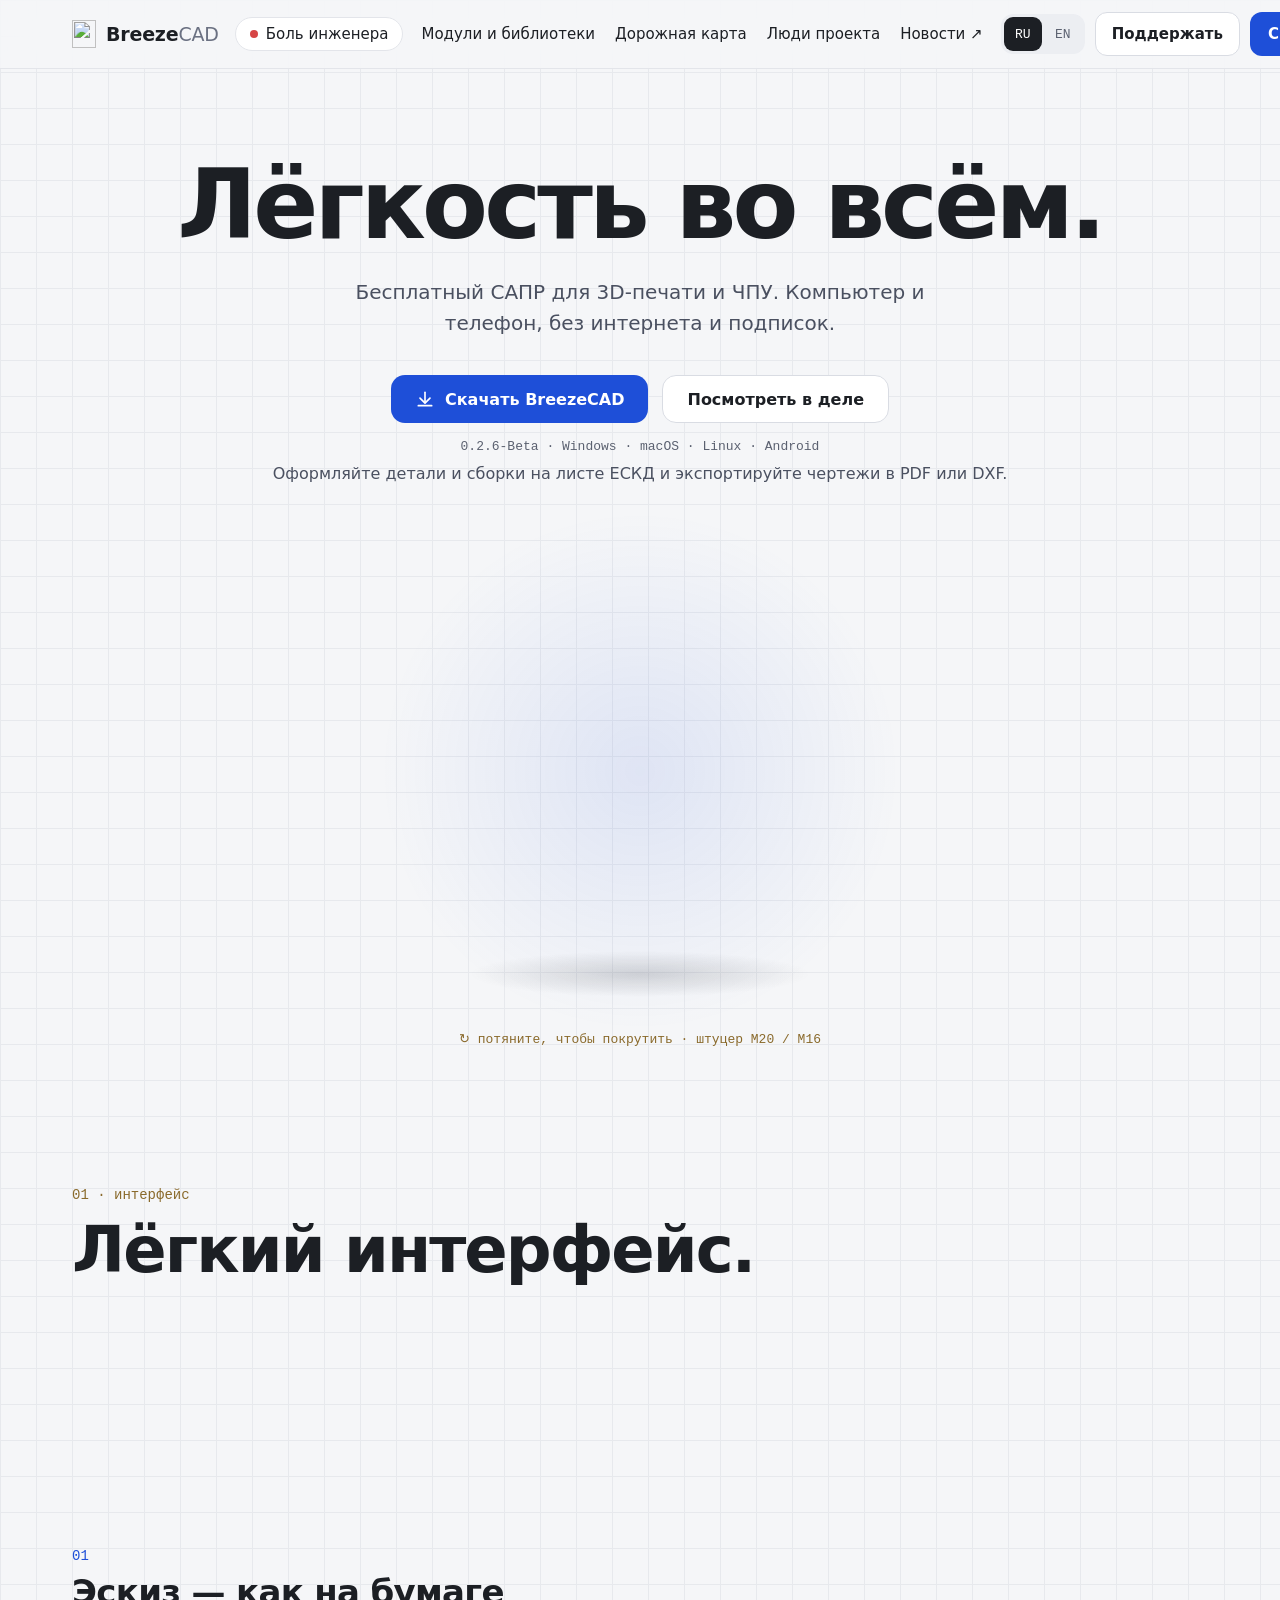
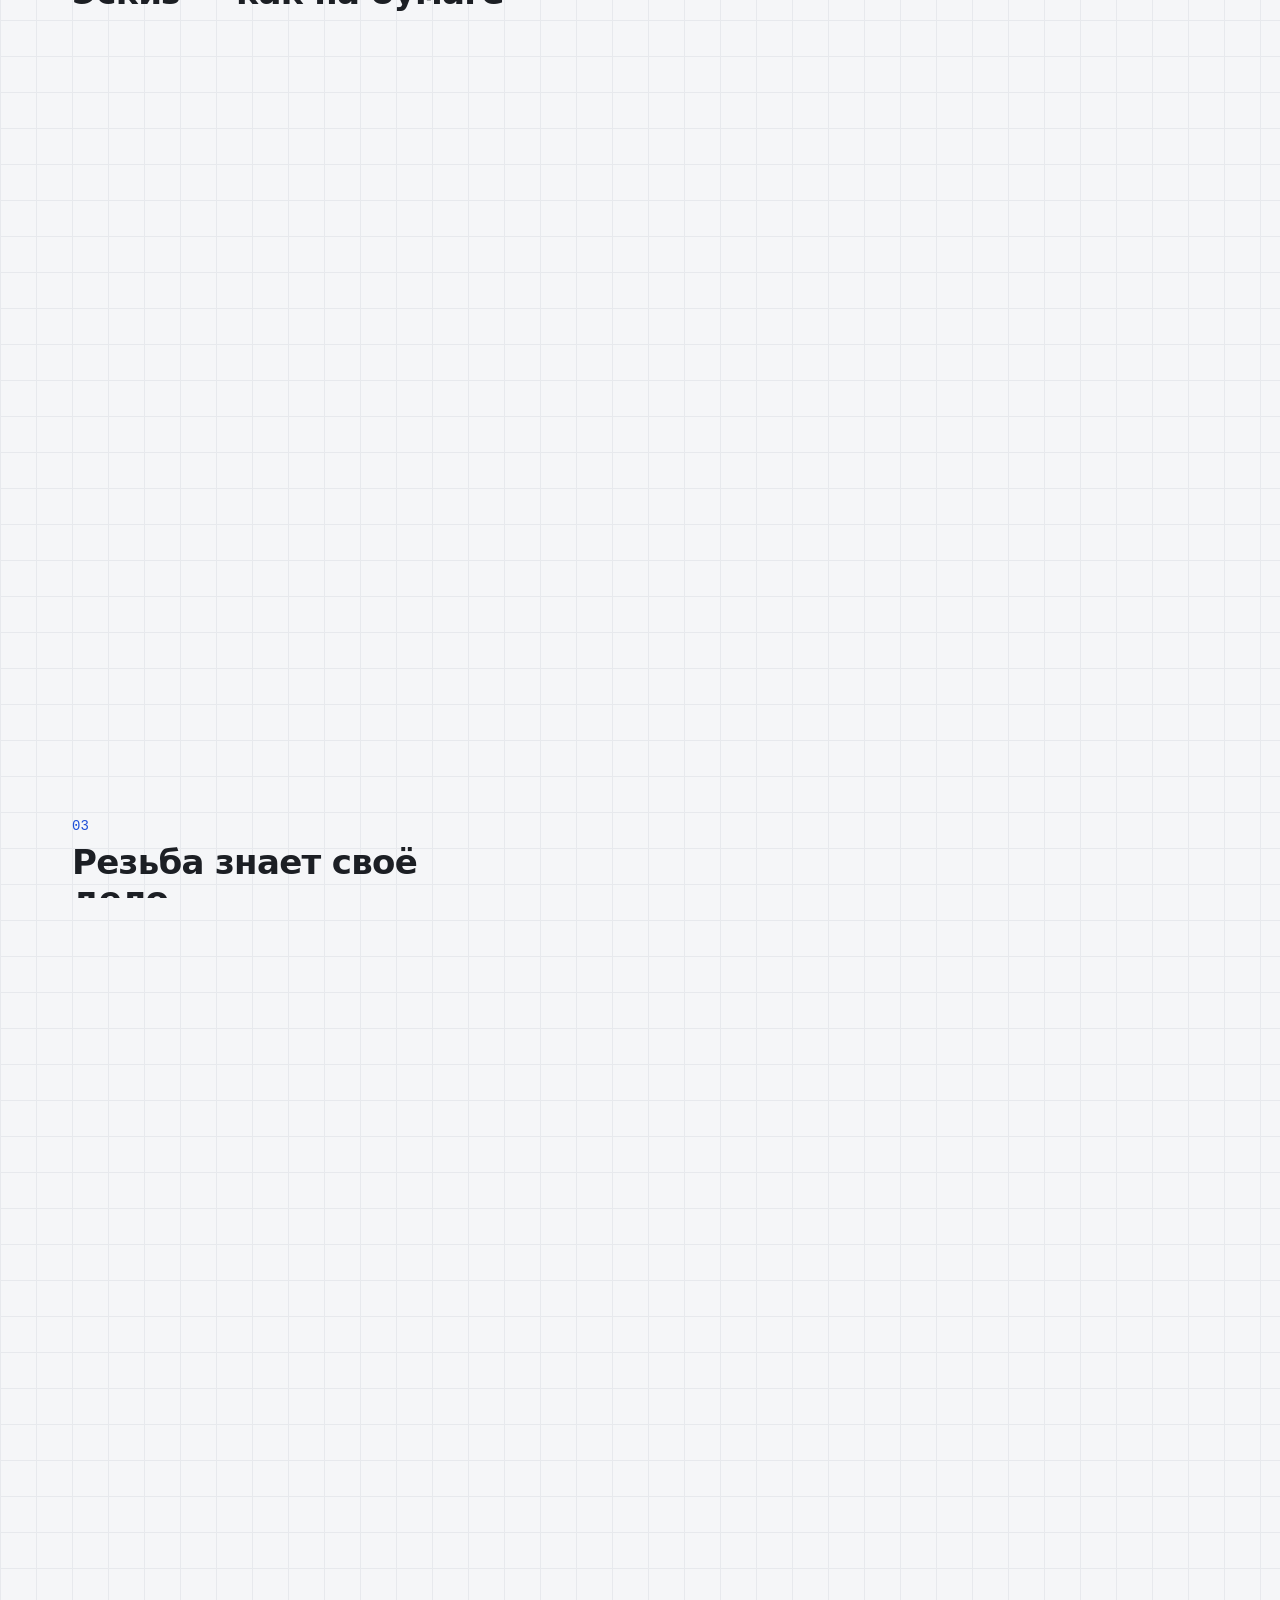
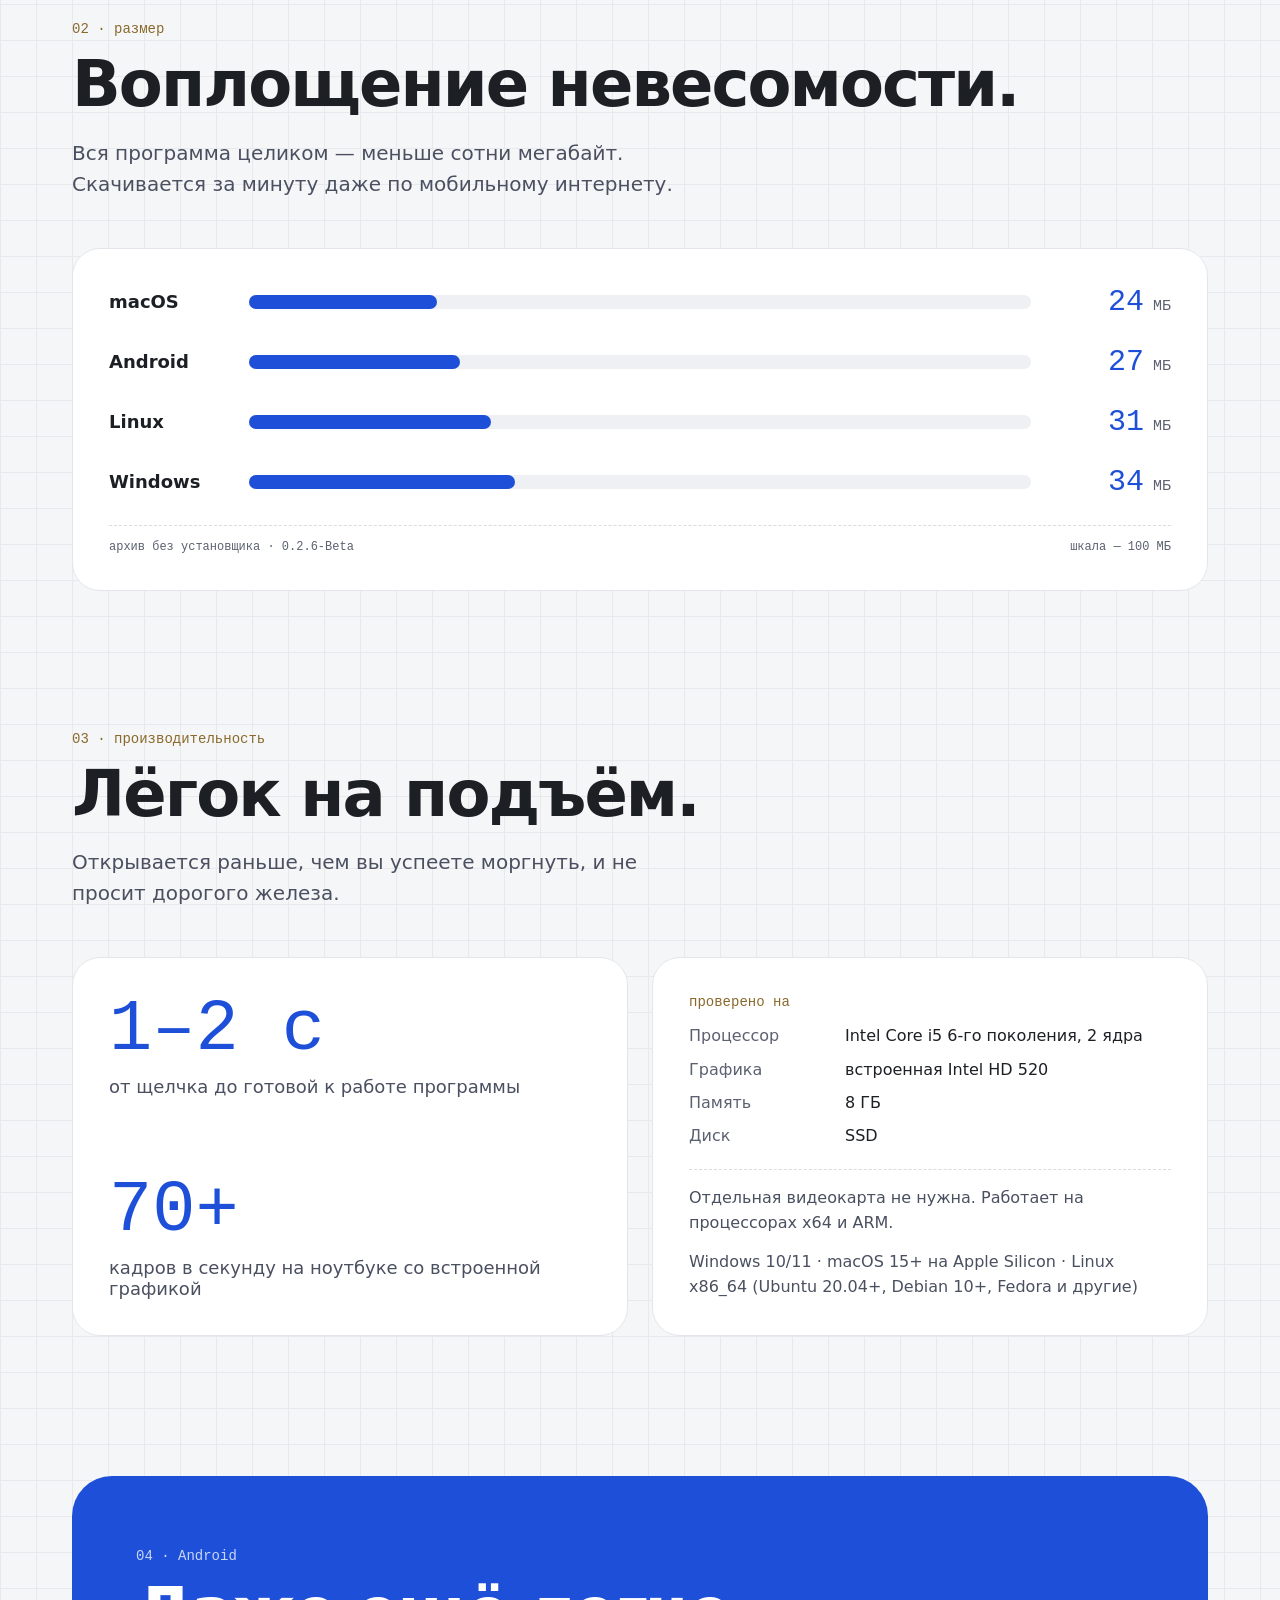
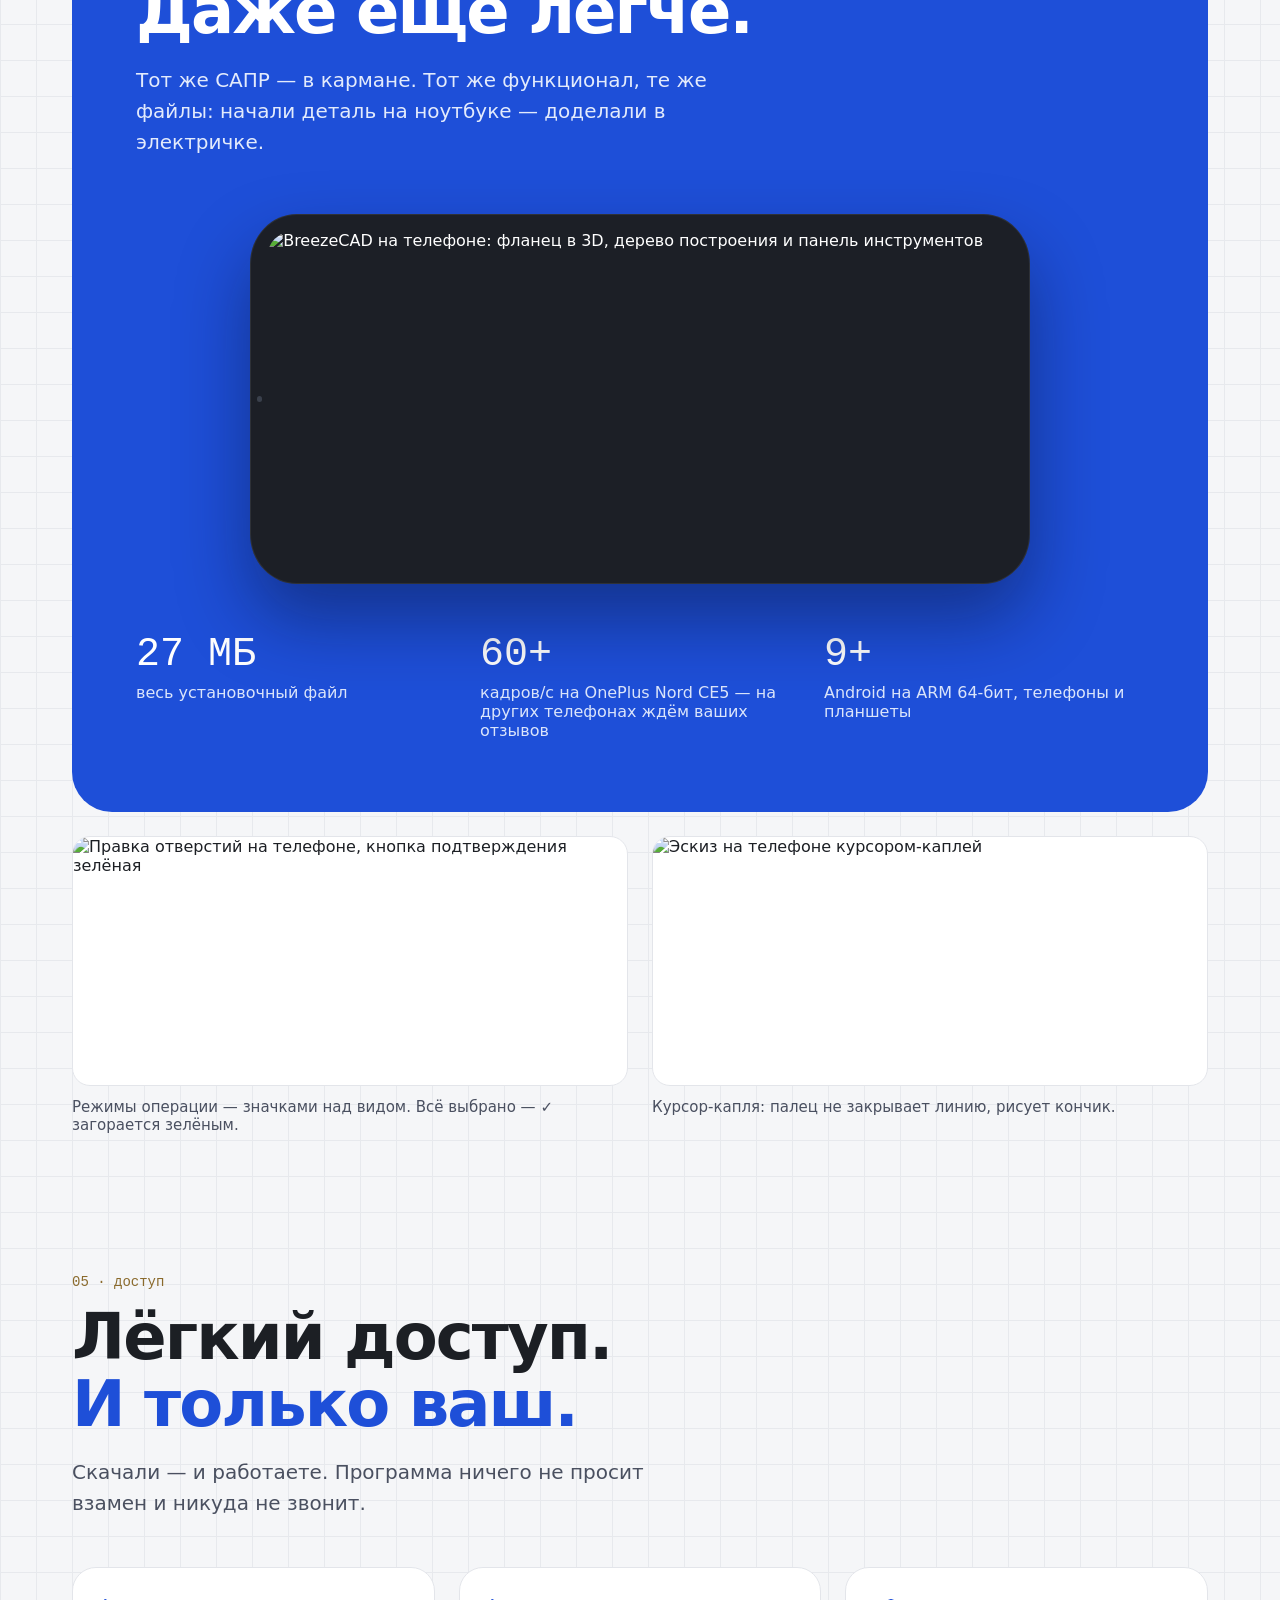
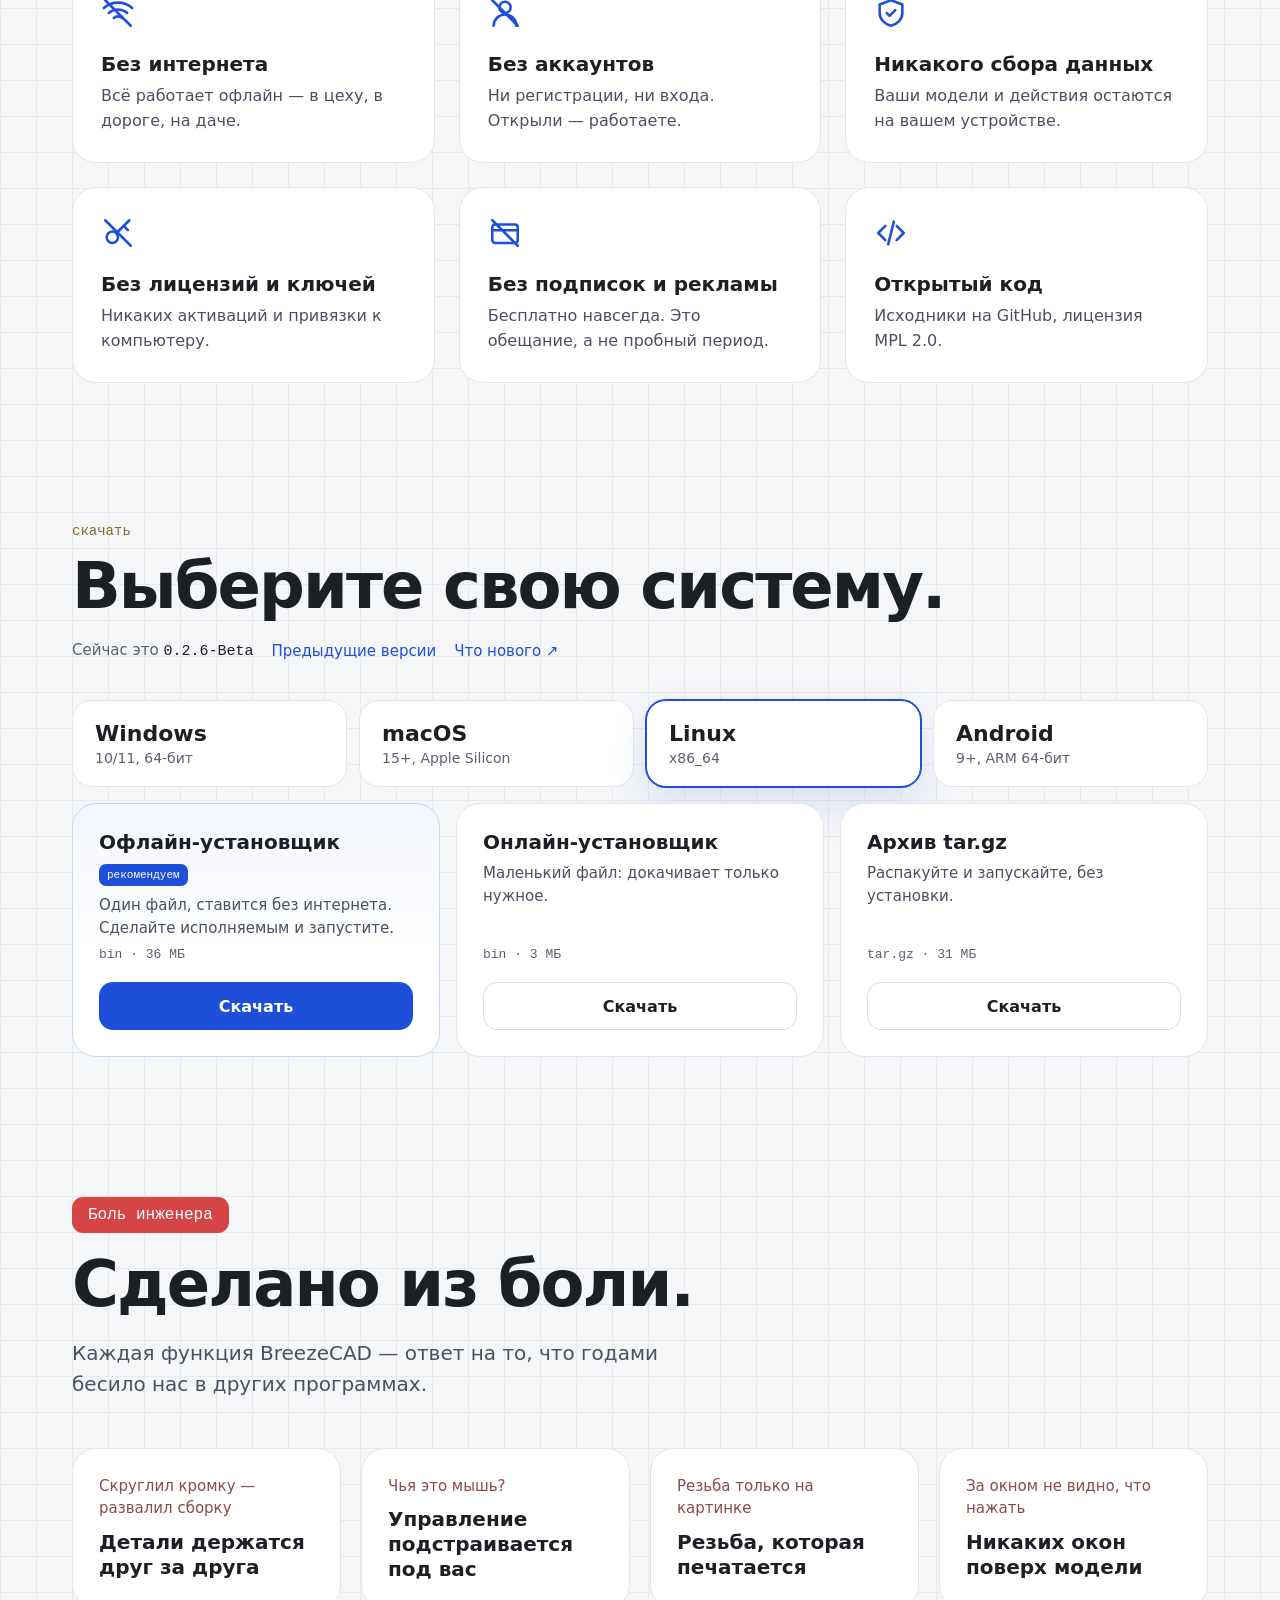
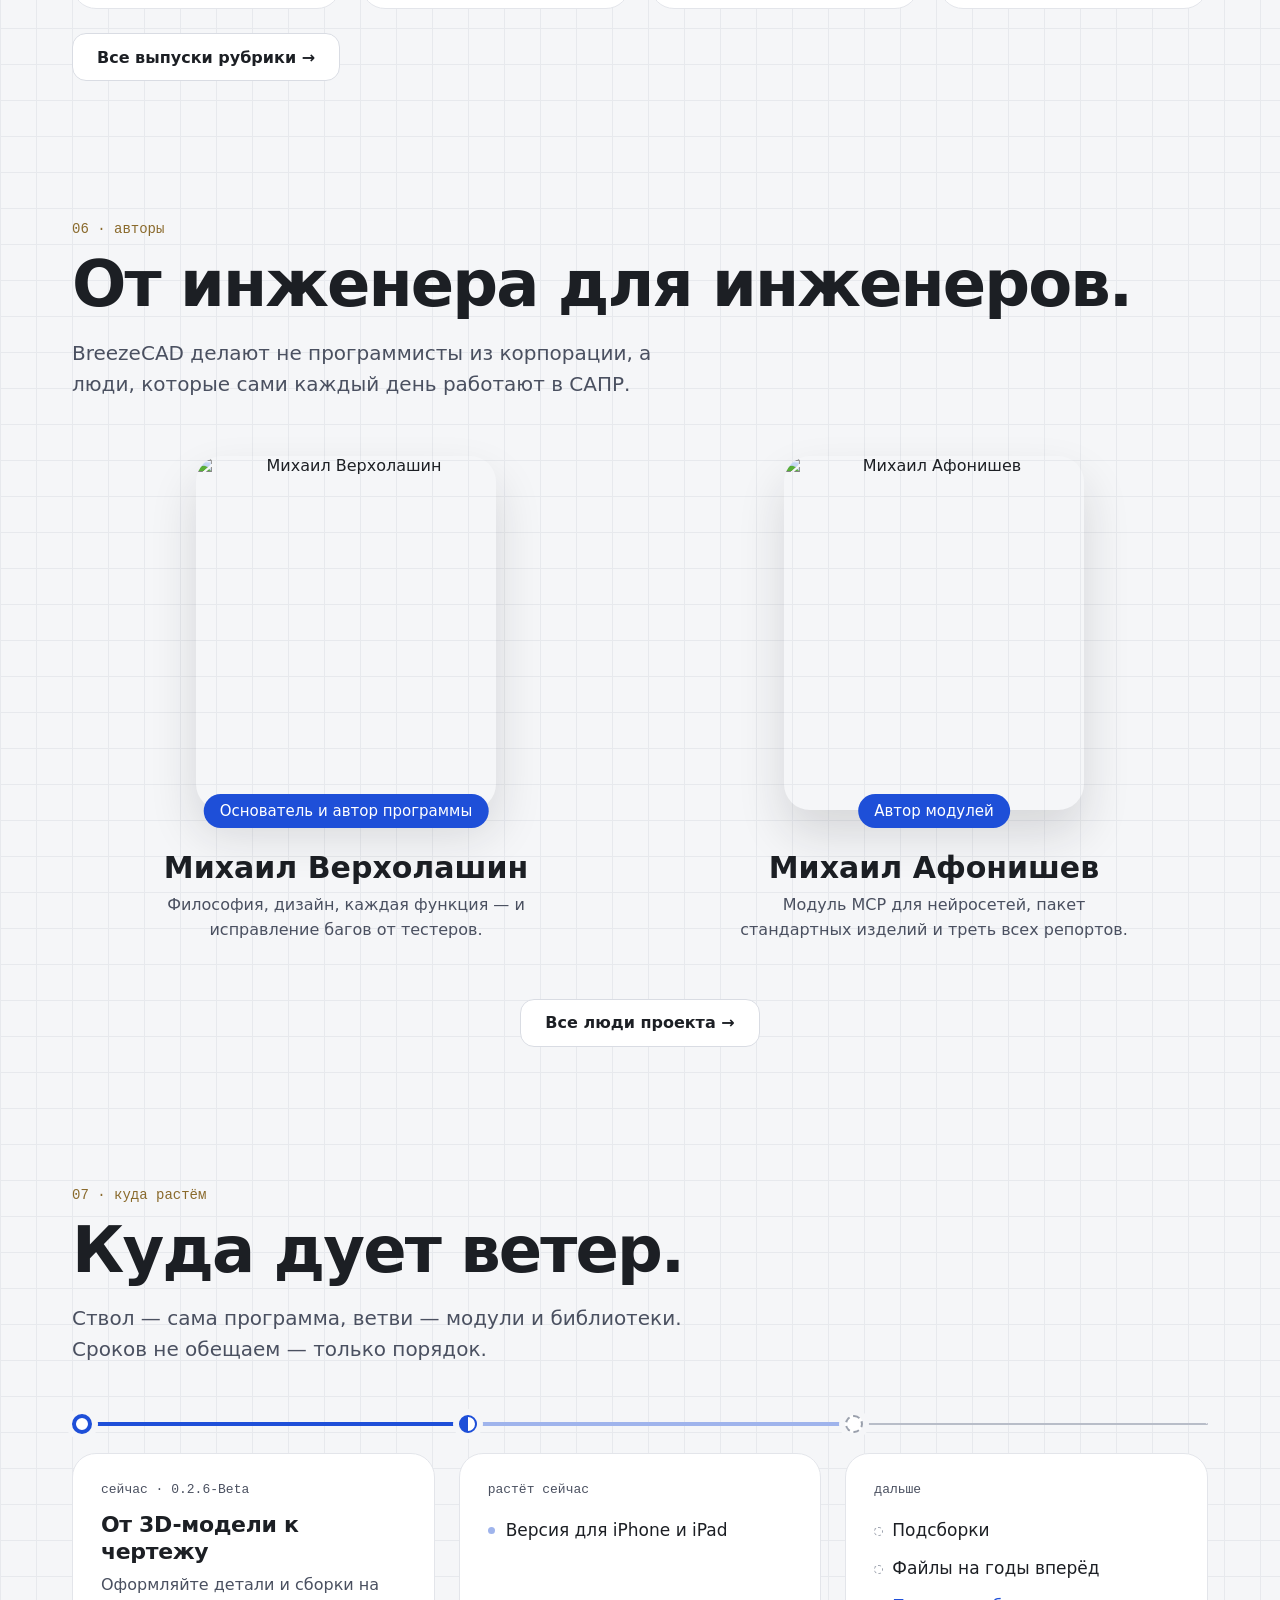
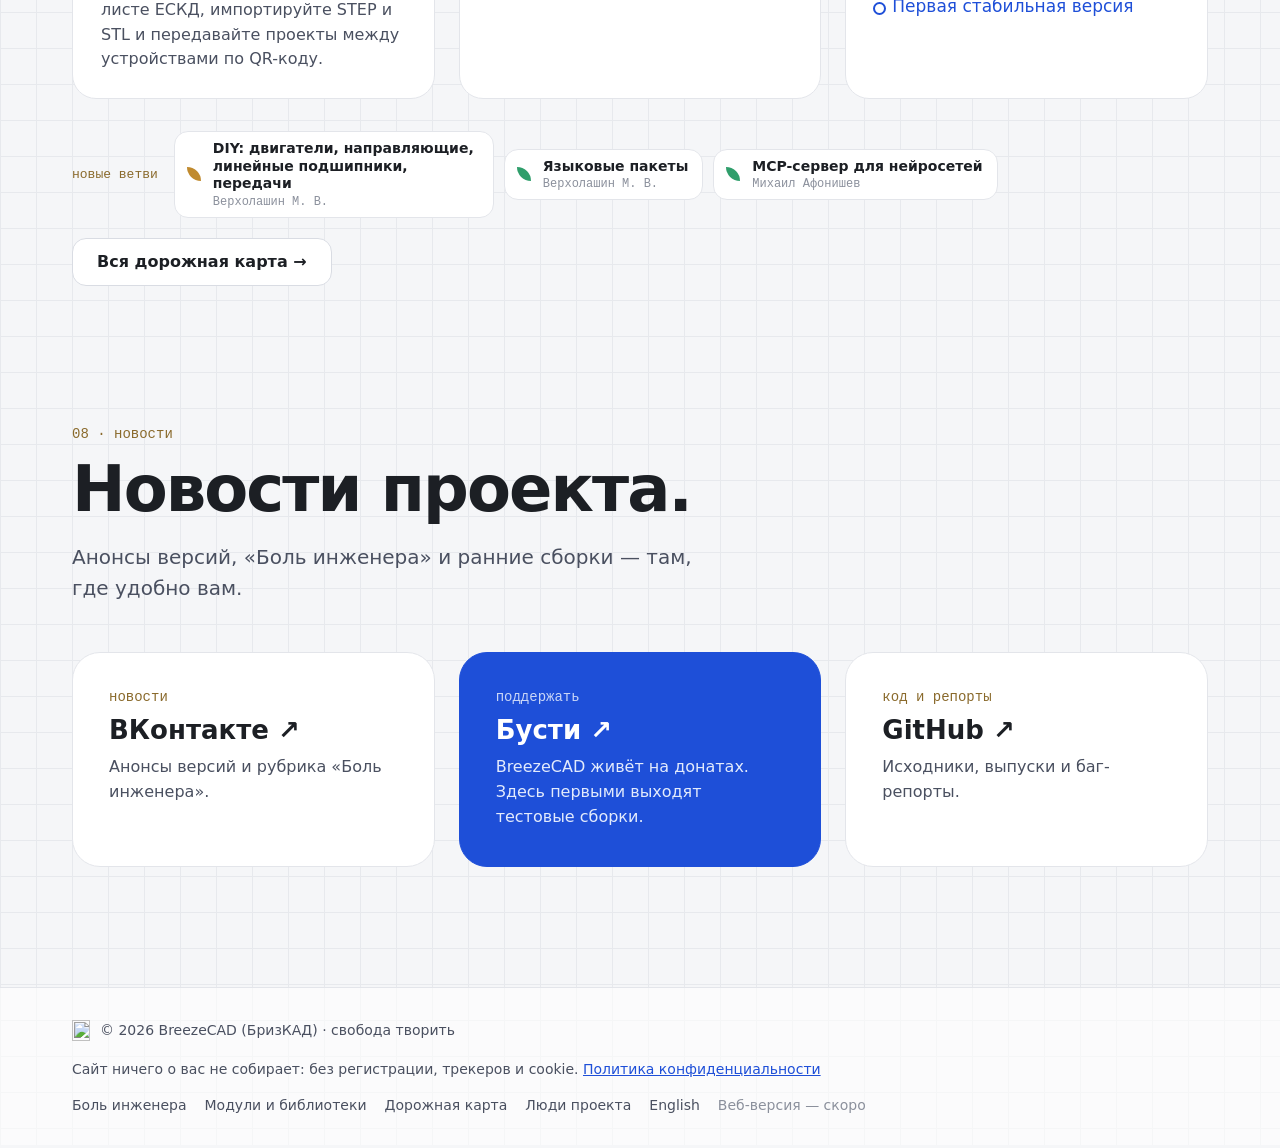
==== commit 677f8e9d: "Обновить сайт для BreezeCAD 0.2.6 Beta" ====
--- a/index.html
+++ b/index.html
@@ -177,7 +177,8 @@
 Скачать BreezeCAD</a>
 <a class="btn btn-ghost" href="#interface">Посмотреть в деле</a>
 </div>
-<p class="mono in d3" style="margin: 16px 0 0; font-size: 13px; color: #5b6170"><span data-bz="version">0.2.5.1-Beta</span> · Windows · macOS · Linux · Android</p>
+<p class="mono in d3" style="margin: 16px 0 0; font-size: 13px; color: #5b6170"><span data-bz="version">0.2.6-Beta</span> · Windows · macOS · Linux · Android</p>
+<p class="in d3" style="margin: 8px 0 0; color: #4a5060; line-height: 1.55">Оформляйте детали и сборки на листе ЕСКД и экспортируйте чертежи в PDF или DXF.</p>
 <div class="part-in" style="position: relative; margin-top: 24px">
 <div aria-hidden="true" style="position: absolute; left: 50%; bottom: 34px; width: 340px; height: 46px; transform: translateX(-50%); border-radius: 50%; background: radial-gradient(closest-side, rgba(28,31,36,0.16), rgba(28,31,36,0))"></div>
 <div aria-hidden="true" style="position: absolute; left: 50%; top: 50%; width: 520px; height: 520px; transform: translate(-50%,-50%); border-radius: 50%; background: radial-gradient(closest-side, rgba(30,79,216,0.10), rgba(30,79,216,0))"></div>
@@ -215,11 +216,11 @@
 <h2 class="h2 rv">Воплощение невесомости.</h2>
 <p class="lead rv">Вся программа целиком — меньше сотни мегабайт. Скачивается за минуту даже по мобильному интернету.</p>
 <div class="card rv" style="margin-top: 48px; display: flex; flex-direction: column; gap: 26px">
-<div class="wrow" style="display: grid; grid-template-columns: 120px minmax(0, 1fr) 120px; align-items: center; gap: 20px"><span style="font-size: 18px; font-weight: 600">macOS</span><div style="background: #eef0f3; border-radius: 7px"><div class="bar gr" data-bz="bar-macos" style="width: 19%"></div></div><span class="mono" style="font-size: 30px; color: #1e4fd8; text-align: right"><span data-bz="size-macos">19</span><span style="font-size: 15px; color: #5b6170"> МБ</span></span></div>
-<div class="wrow" style="display: grid; grid-template-columns: 120px minmax(0, 1fr) 120px; align-items: center; gap: 20px"><span style="font-size: 18px; font-weight: 600">Android</span><div style="background: #eef0f3; border-radius: 7px"><div class="bar gr" data-bz="bar-android" style="width: 26%"></div></div><span class="mono" style="font-size: 30px; color: #1e4fd8; text-align: right"><span data-bz="size-android">26</span><span style="font-size: 15px; color: #5b6170"> МБ</span></span></div>
-<div class="wrow" style="display: grid; grid-template-columns: 120px minmax(0, 1fr) 120px; align-items: center; gap: 20px"><span style="font-size: 18px; font-weight: 600">Linux</span><div style="background: #eef0f3; border-radius: 7px"><div class="bar gr" data-bz="bar-linux" style="width: 33%"></div></div><span class="mono" style="font-size: 30px; color: #1e4fd8; text-align: right"><span data-bz="size-linux">33</span><span style="font-size: 15px; color: #5b6170"> МБ</span></span></div>
-<div class="wrow" style="display: grid; grid-template-columns: 120px minmax(0, 1fr) 120px; align-items: center; gap: 20px"><span style="font-size: 18px; font-weight: 600">Windows</span><div style="background: #eef0f3; border-radius: 7px"><div class="bar gr" data-bz="bar-windows" style="width: 79%"></div></div><span class="mono" style="font-size: 30px; color: #1e4fd8; text-align: right"><span data-bz="size-windows">79</span><span style="font-size: 15px; color: #5b6170"> МБ</span></span></div>
-<div style="display: flex; justify-content: space-between; gap: 12px; border-top: 1px dashed #d9dce3; padding-top: 14px"><span class="mono" style="font-size: 12px; color: #5b6170">архив без установщика · <span data-bz="version">0.2.5.1-Beta</span></span><span class="mono" style="font-size: 12px; color: #5b6170">шкала — 100 МБ</span></div>
+<div class="wrow" style="display: grid; grid-template-columns: 120px minmax(0, 1fr) 120px; align-items: center; gap: 20px"><span style="font-size: 18px; font-weight: 600">macOS</span><div style="background: #eef0f3; border-radius: 7px"><div class="bar gr" data-bz="bar-macos" style="width: 24%"></div></div><span class="mono" style="font-size: 30px; color: #1e4fd8; text-align: right"><span data-bz="size-macos">24</span><span style="font-size: 15px; color: #5b6170"> МБ</span></span></div>
+<div class="wrow" style="display: grid; grid-template-columns: 120px minmax(0, 1fr) 120px; align-items: center; gap: 20px"><span style="font-size: 18px; font-weight: 600">Android</span><div style="background: #eef0f3; border-radius: 7px"><div class="bar gr" data-bz="bar-android" style="width: 27%"></div></div><span class="mono" style="font-size: 30px; color: #1e4fd8; text-align: right"><span data-bz="size-android">27</span><span style="font-size: 15px; color: #5b6170"> МБ</span></span></div>
+<div class="wrow" style="display: grid; grid-template-columns: 120px minmax(0, 1fr) 120px; align-items: center; gap: 20px"><span style="font-size: 18px; font-weight: 600">Linux</span><div style="background: #eef0f3; border-radius: 7px"><div class="bar gr" data-bz="bar-linux" style="width: 31%"></div></div><span class="mono" style="font-size: 30px; color: #1e4fd8; text-align: right"><span data-bz="size-linux">31</span><span style="font-size: 15px; color: #5b6170"> МБ</span></span></div>
+<div class="wrow" style="display: grid; grid-template-columns: 120px minmax(0, 1fr) 120px; align-items: center; gap: 20px"><span style="font-size: 18px; font-weight: 600">Windows</span><div style="background: #eef0f3; border-radius: 7px"><div class="bar gr" data-bz="bar-windows" style="width: 34%"></div></div><span class="mono" style="font-size: 30px; color: #1e4fd8; text-align: right"><span data-bz="size-windows">34</span><span style="font-size: 15px; color: #5b6170"> МБ</span></span></div>
+<div style="display: flex; justify-content: space-between; gap: 12px; border-top: 1px dashed #d9dce3; padding-top: 14px"><span class="mono" style="font-size: 12px; color: #5b6170">архив без установщика · <span data-bz="version">0.2.6-Beta</span></span><span class="mono" style="font-size: 12px; color: #5b6170">шкала — 100 МБ</span></div>
 </div>
 </section>
 
@@ -258,7 +259,7 @@
 </div>
 </div>
 <div class="g3" style="margin-top: 48px">
-<div><div class="mono" style="font-size: 40px"><span data-bz="size-android">26</span> МБ</div><div style="margin-top: 6px; color: #dbe5fb">весь установочный файл</div></div>
+<div><div class="mono" style="font-size: 40px"><span data-bz="size-android">27</span> МБ</div><div style="margin-top: 6px; color: #dbe5fb">весь установочный файл</div></div>
 <div><div class="mono" style="font-size: 40px">60+</div><div style="margin-top: 6px; color: #dbe5fb">кадров/с на OnePlus Nord CE5 — на других телефонах ждём ваших отзывов</div></div>
 <div><div class="mono" style="font-size: 40px">9+</div><div style="margin-top: 6px; color: #dbe5fb">Android на ARM 64-бит, телефоны и планшеты</div></div>
 </div>
@@ -286,7 +287,7 @@
 <section id="download" class="wrap sec">
 <p class="kick rv">скачать</p>
 <h2 class="h2 rv">Выберите свою систему.</h2>
-<div class="dl-meta rv"><span>Сейчас это <span class="mono" data-bz="version">0.2.5.1-Beta</span></span><a href="https://github.com/BreezeCAD/breezecad/releases" data-dl-prev>Предыдущие версии</a><a href="https://github.com/BreezeCAD/breezecad/releases/latest" target="_blank" rel="noopener">Что нового ↗</a></div>
+<div class="dl-meta rv"><span>Сейчас это <span class="mono" data-bz="version">0.2.6-Beta</span></span><a href="https://github.com/BreezeCAD/breezecad/releases" data-dl-prev>Предыдущие версии</a><a href="https://github.com/BreezeCAD/breezecad/releases/latest" target="_blank" rel="noopener">Что нового ↗</a></div>
 <div id="dl" class="rv" data-root="">
 <div class="g4" style="margin-top: 40px">
 <div class="card" style="padding: 28px; display: flex; flex-direction: column; gap: 6px"><span style="font-size: 24px; font-weight: 600">Windows</span><span style="font-size: 14px; color: #5b6170">10/11, 64-бит · установщик</span><a class="btn btn-blue" href="https://github.com/BreezeCAD/breezecad/releases/latest/download/BreezeCAD-Setup-offline.exe" style="margin-top: 20px">Скачать</a><a href="https://github.com/BreezeCAD/breezecad/releases/latest/download/BreezeCAD-windows.zip" style="font-size: 14px; margin-top: 8px">Портативная (zip)</a></div>
@@ -345,9 +346,9 @@
 <h2 class="h2 rv">Куда дует ветер.</h2>
 <p class="lead rv">Ствол — сама программа, ветви — модули и библиотеки. Сроков не обещаем — только порядок.</p>
 <div class="rmt rv">
-<div class="rmt-col here"><span class="rm-node"></span><div class="rmt-card"><p class="rmt-t">сейчас · <span data-bz="version">0.2.5.1-Beta</span></p><h3>Сборки следят за изменениями</h3><p>Поменяли деталь — программа покажет, каких соседей это задело, и спросит, что с ними делать.</p></div></div>
-<div class="rmt-col now"><span class="rm-node"></span><div class="rmt-card"><p class="rmt-t">растёт сейчас</p><ul><li>Продолжить на устройстве</li><li>iPhone и iPad</li><li>Окна модулей</li></ul></div></div>
-<div class="rmt-col next"><span class="rm-node"></span><div class="rmt-card"><p class="rmt-t">дальше</p><ul><li>Импорт STEP и STL</li><li>Подсборки</li><li>Чертежи</li><li>Файлы на годы вперёд</li><li class="goal">Первая стабильная версия</li></ul></div></div>
+<div class="rmt-col here"><span class="rm-node"></span><div class="rmt-card"><p class="rmt-t">сейчас · <span data-bz="version">0.2.6-Beta</span></p><h3>От 3D-модели к чертежу</h3><p>Оформляйте детали и сборки на листе ЕСКД, импортируйте STEP и STL и передавайте проекты между устройствами по QR-коду.</p></div></div>
+<div class="rmt-col now"><span class="rm-node"></span><div class="rmt-card"><p class="rmt-t">растёт сейчас</p><ul><li>Версия для iPhone и iPad</li></ul></div></div>
+<div class="rmt-col next"><span class="rm-node"></span><div class="rmt-card"><p class="rmt-t">дальше</p><ul><li>Подсборки</li><li>Файлы на годы вперёд</li><li class="goal">Первая стабильная версия</li></ul></div></div>
 </div>
 <div class="rmt-foot rv"><div class="rmt-fresh" id="rm-fresh" data-src="data/registry-index.json"><span class="rmt-t">новые ветви</span><a class="rm-leaf lib" data-id="diy-motion" href="modules.html#m-diy-motion"><i></i><span><b>DIY: двигатели, направляющие, передачи</b><small>Верхолашин М. В.</small></span></a><a class="rm-leaf" data-id="languages" href="modules.html#m-languages"><i></i><span><b>Языковые пакеты</b><small>Верхолашин М. В.</small></span></a><a class="rm-leaf" data-id="mcp" href="modules.html#m-mcp"><i></i><span><b>MCP-сервер для нейросетей</b><small>Михаил Афонишев</small></span></a></div><a class="btn btn-ghost" href="roadmap.html">Вся дорожная карта →</a></div>
 </section>
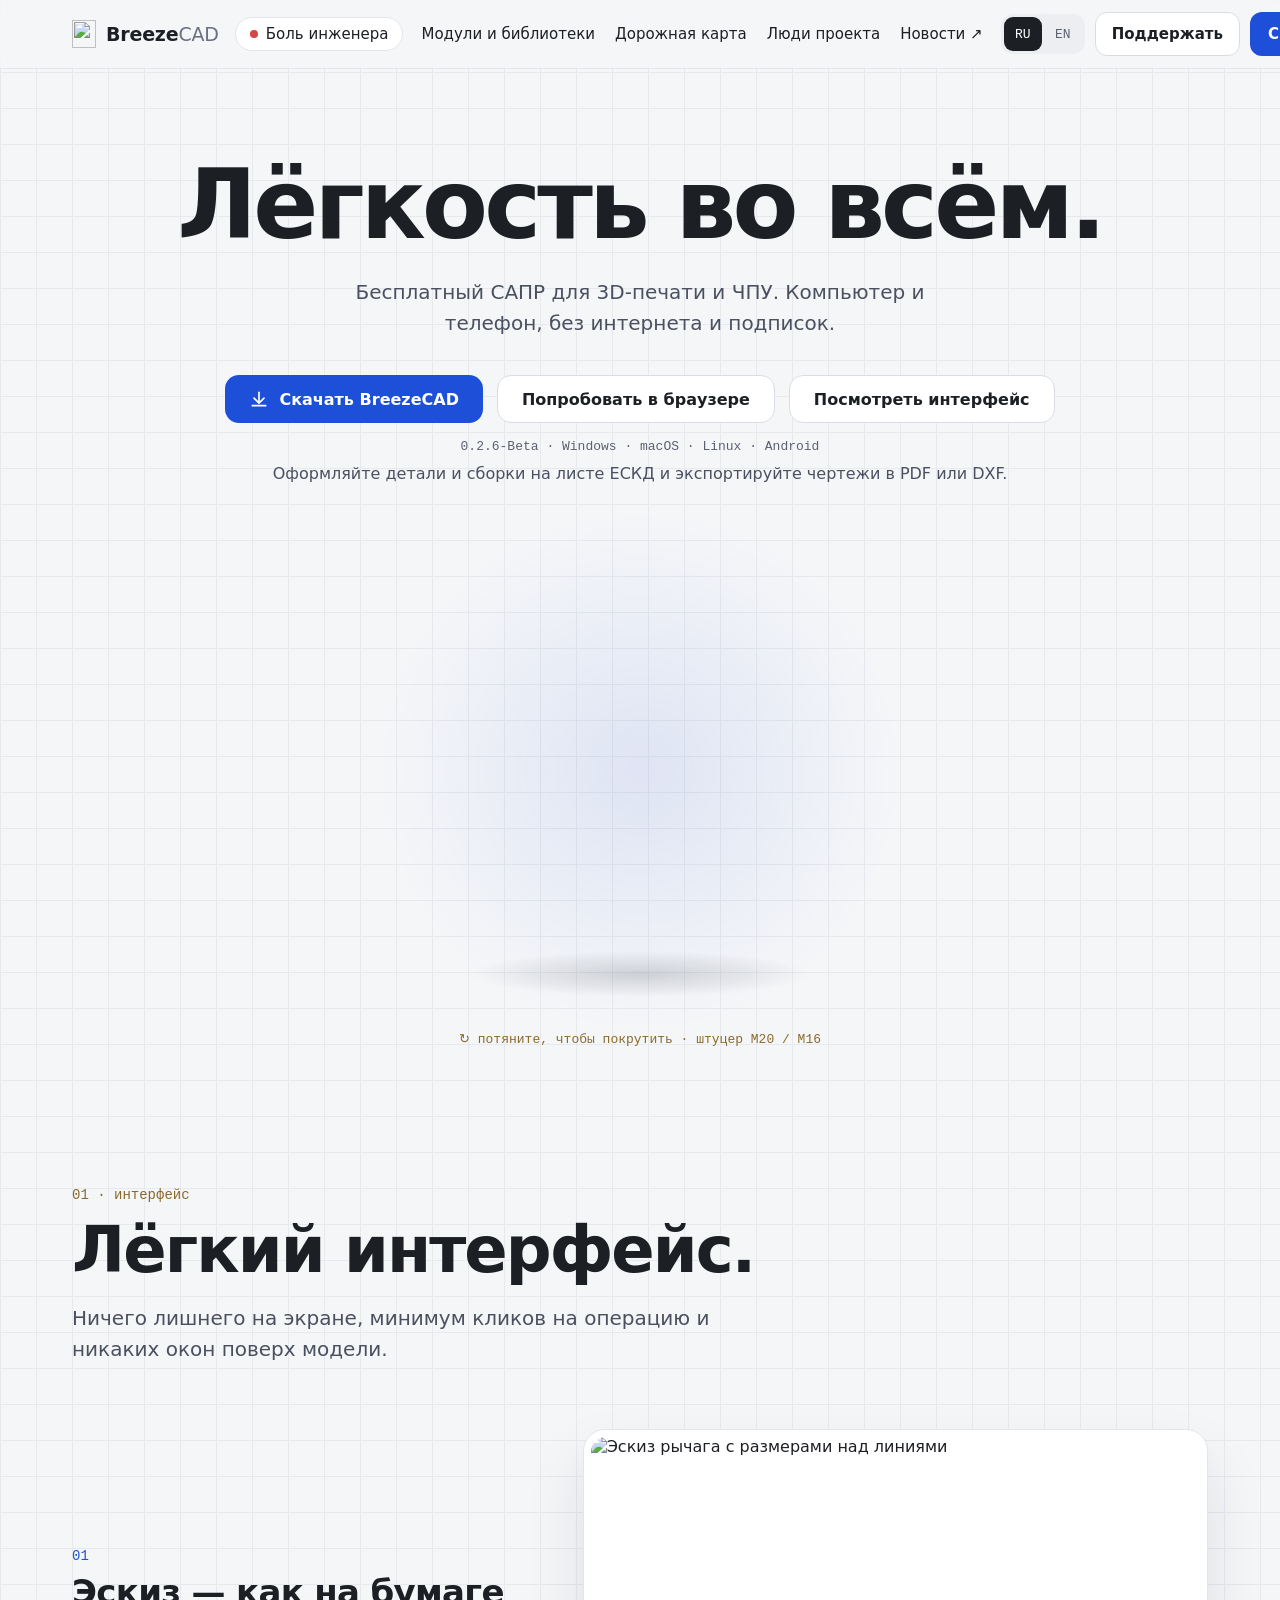
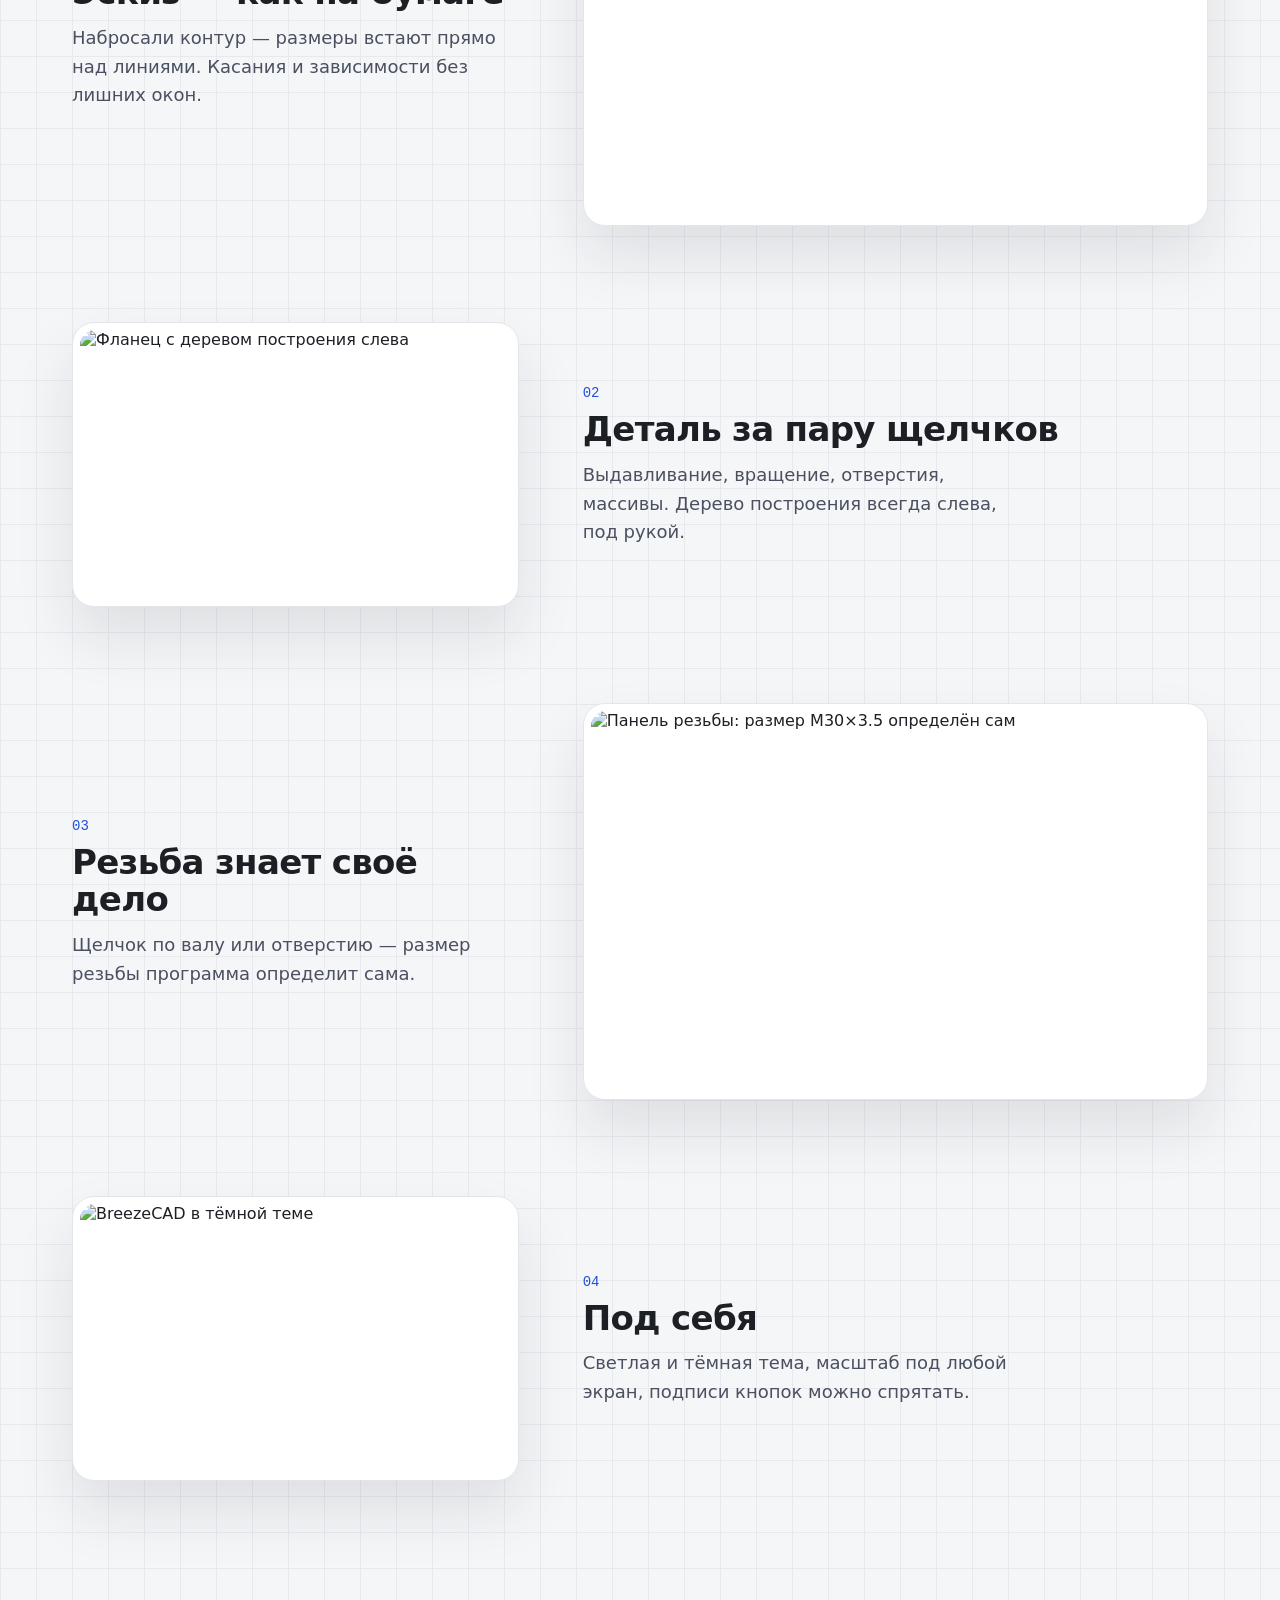
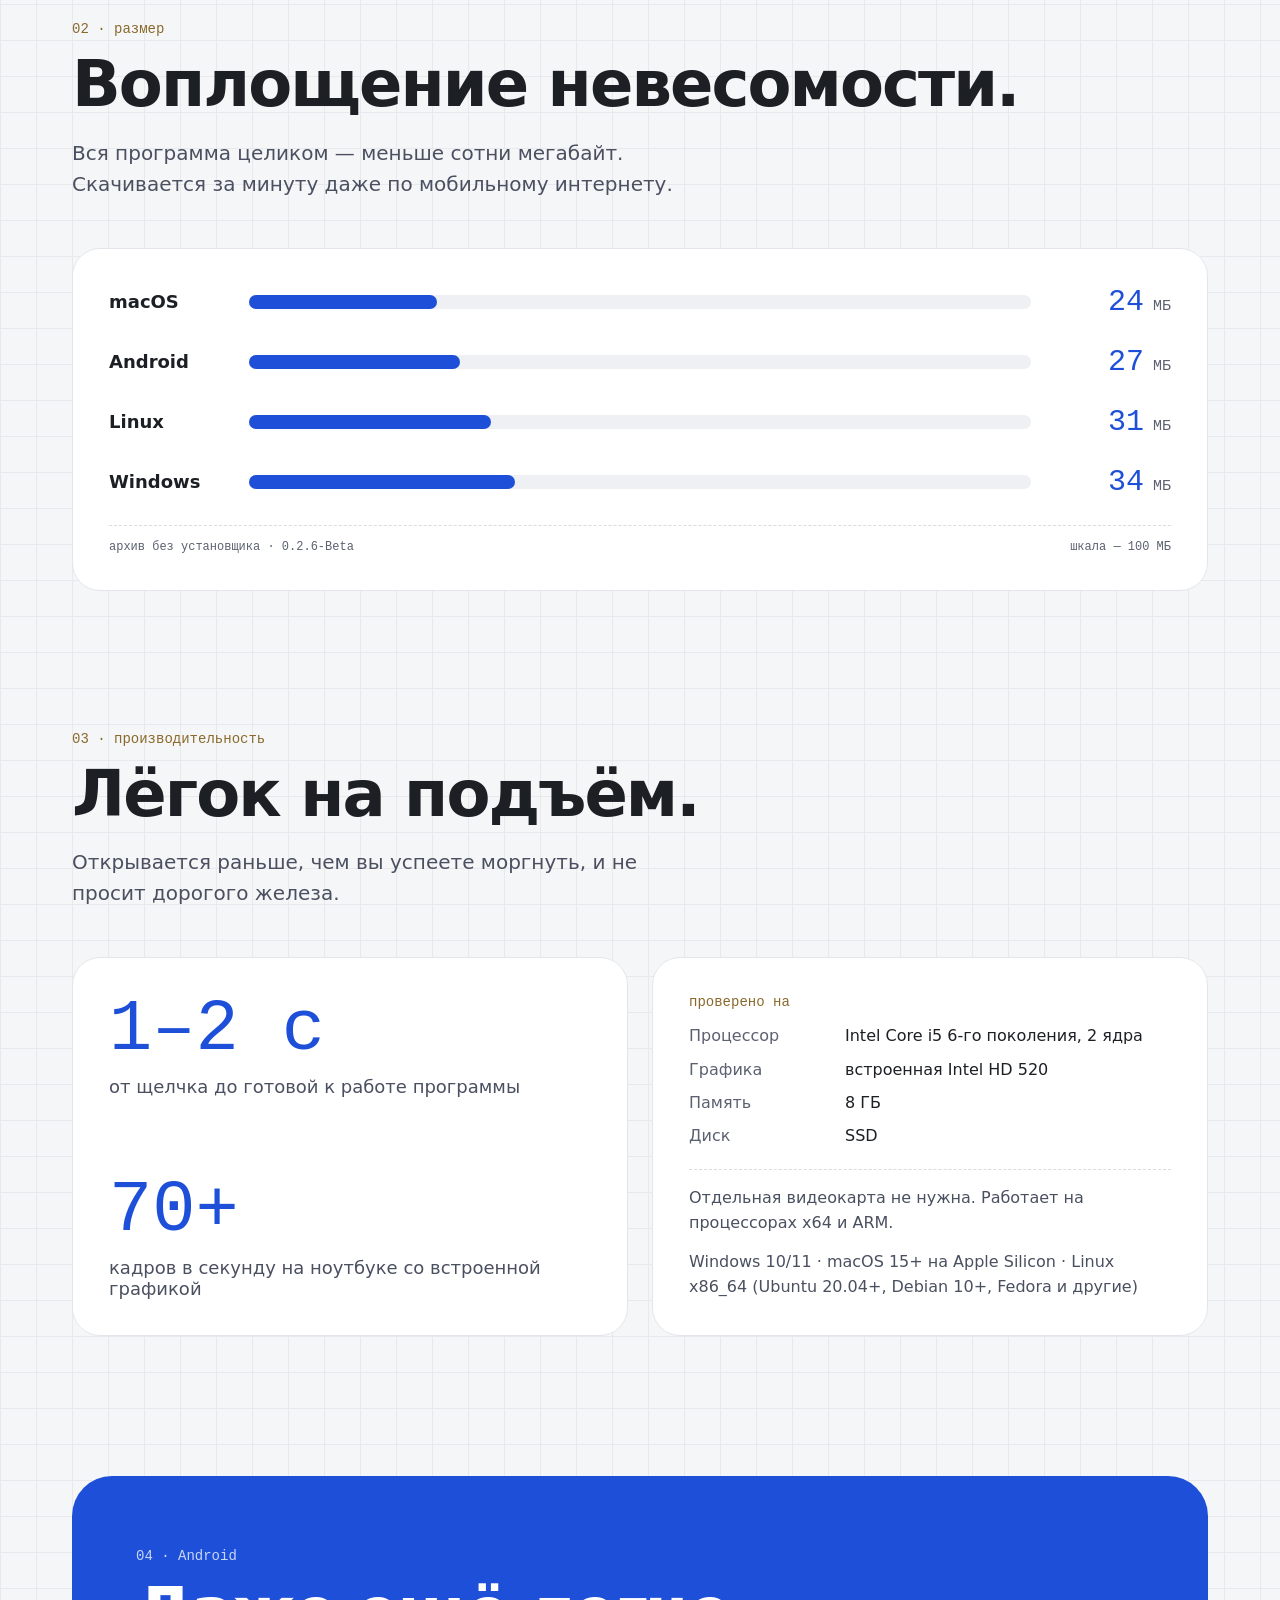
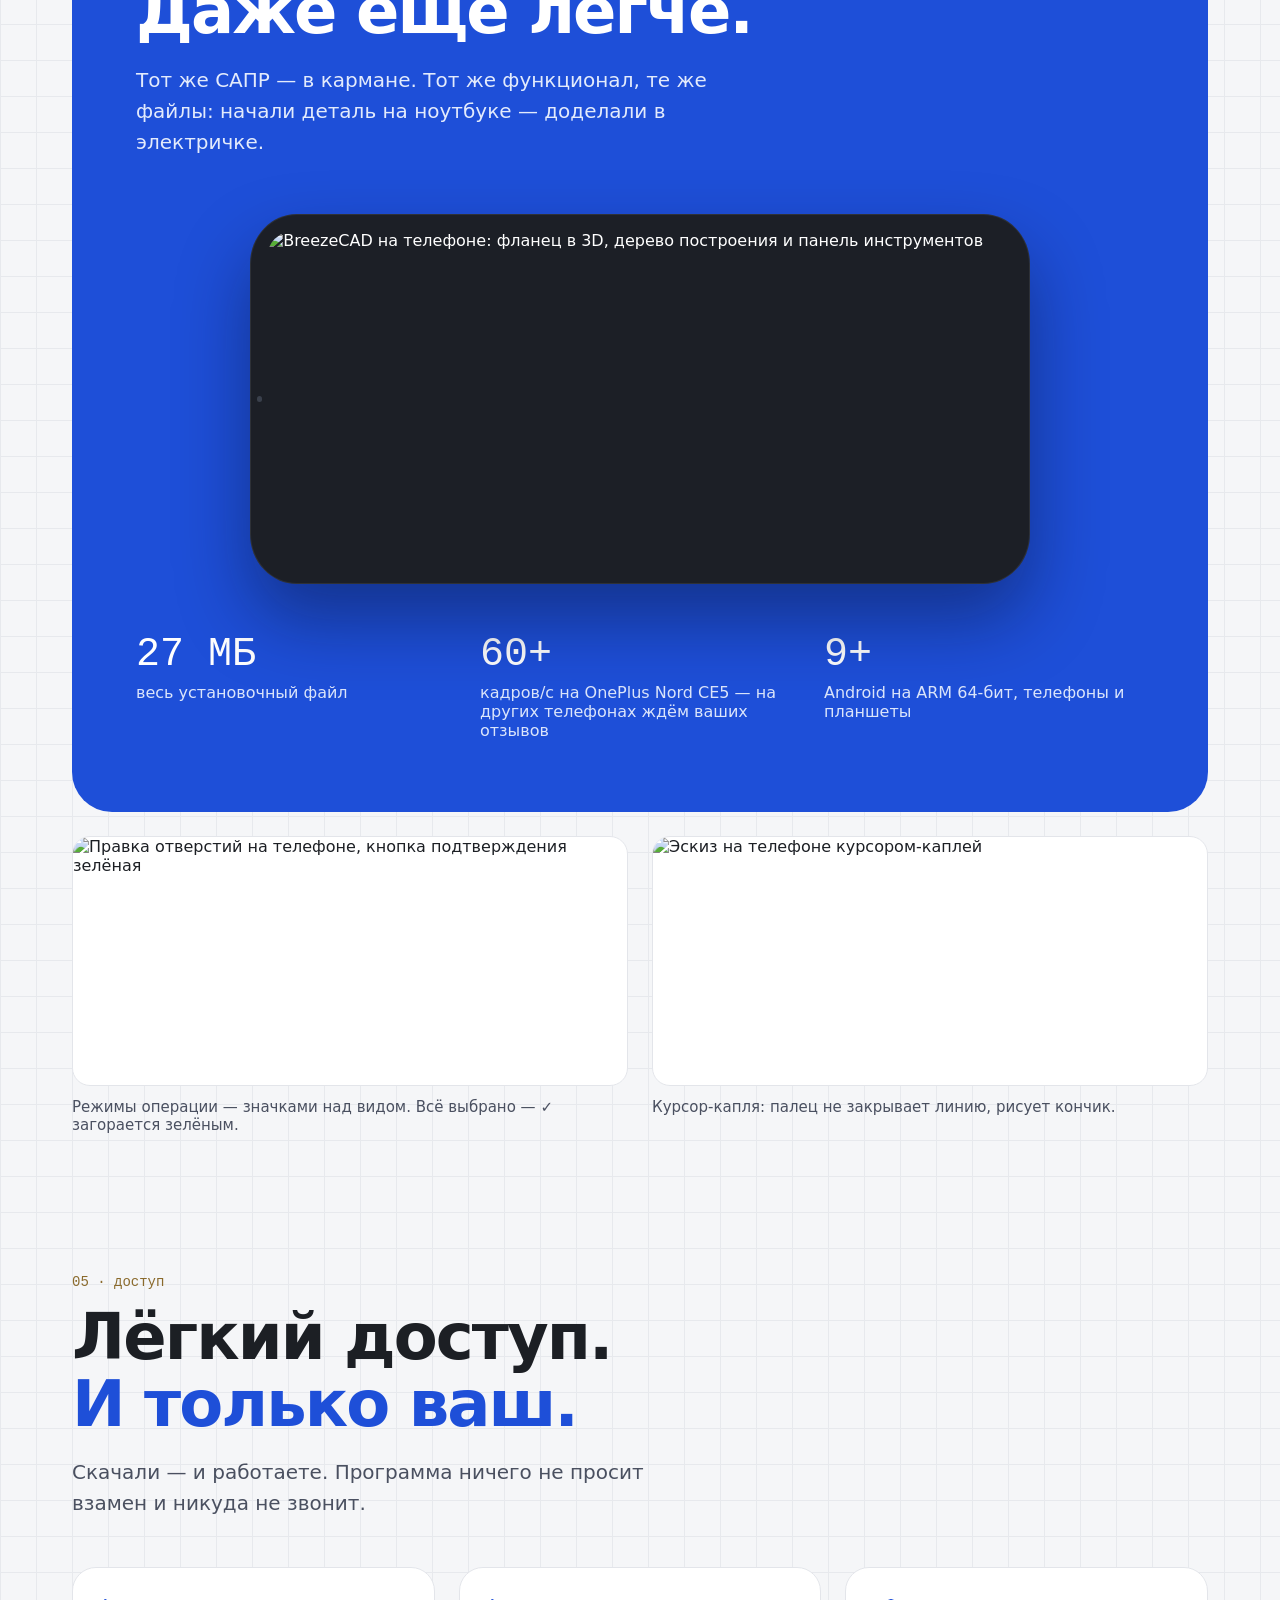
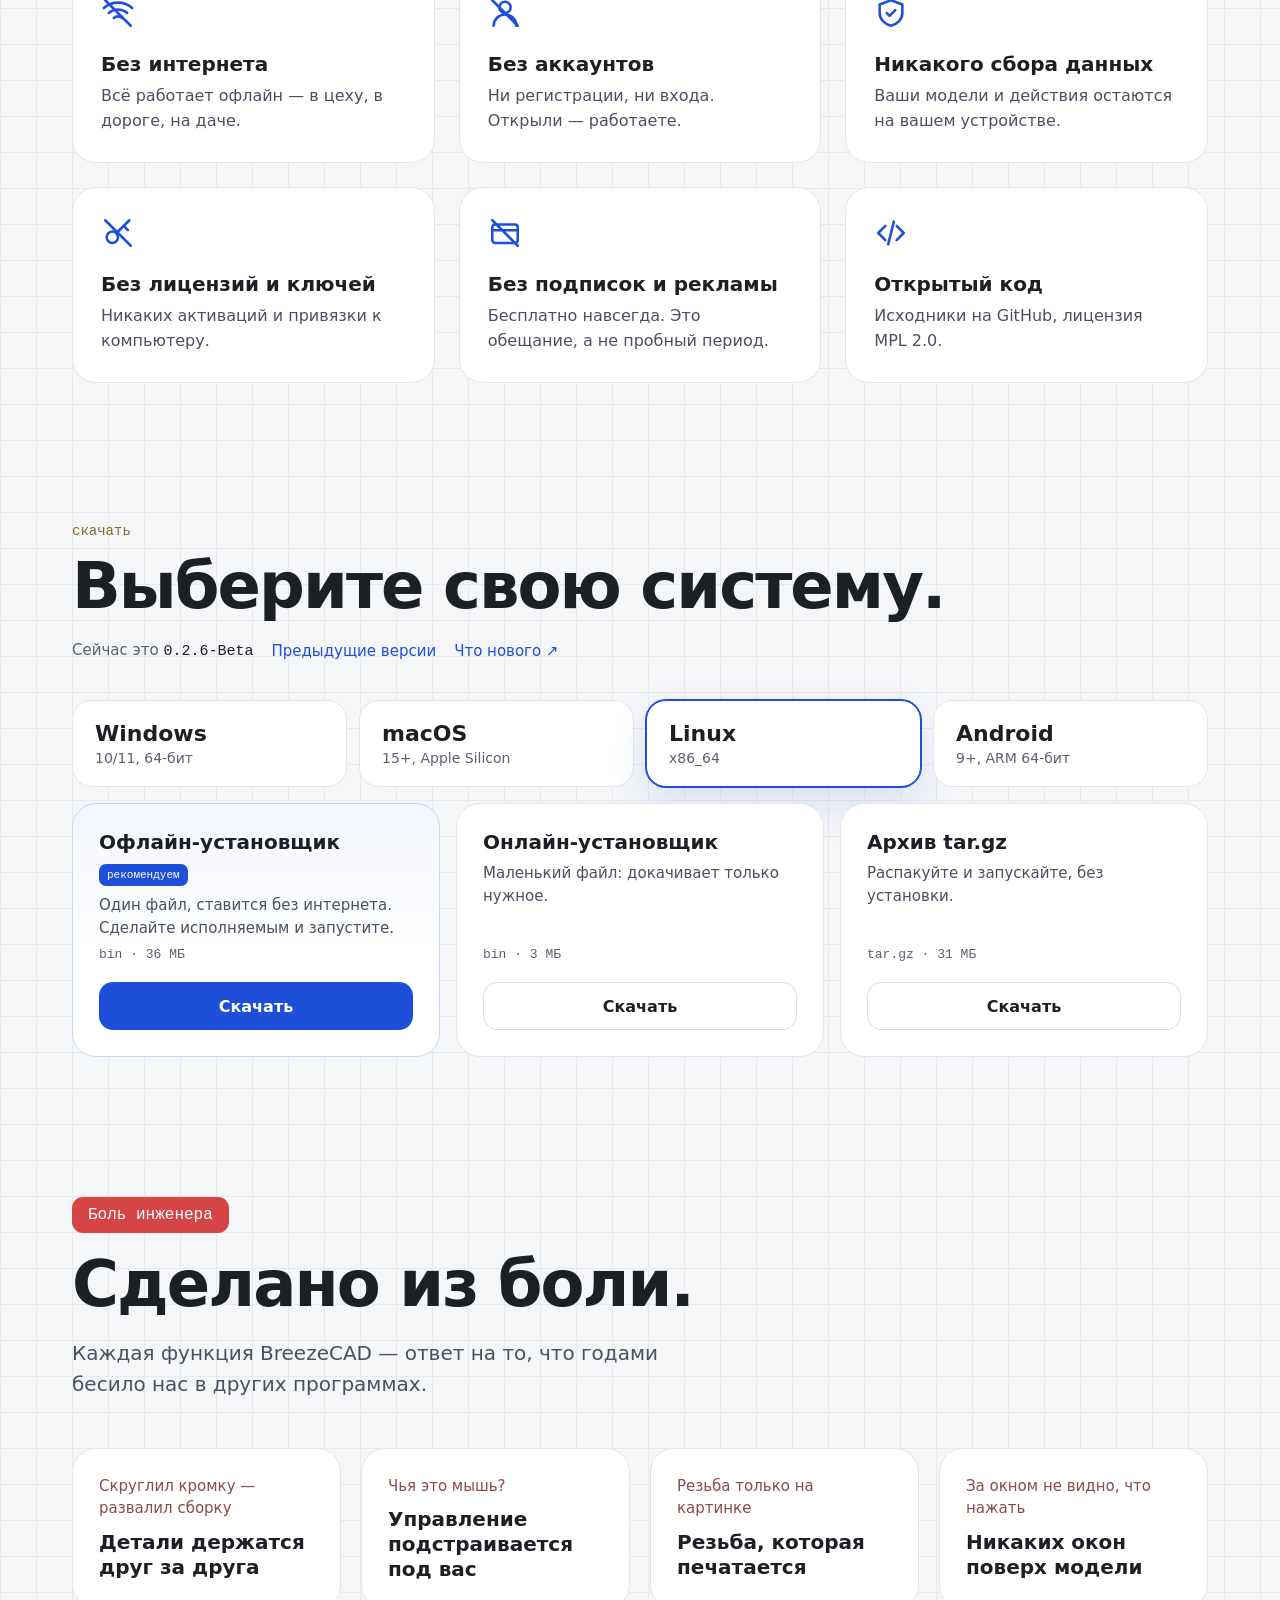
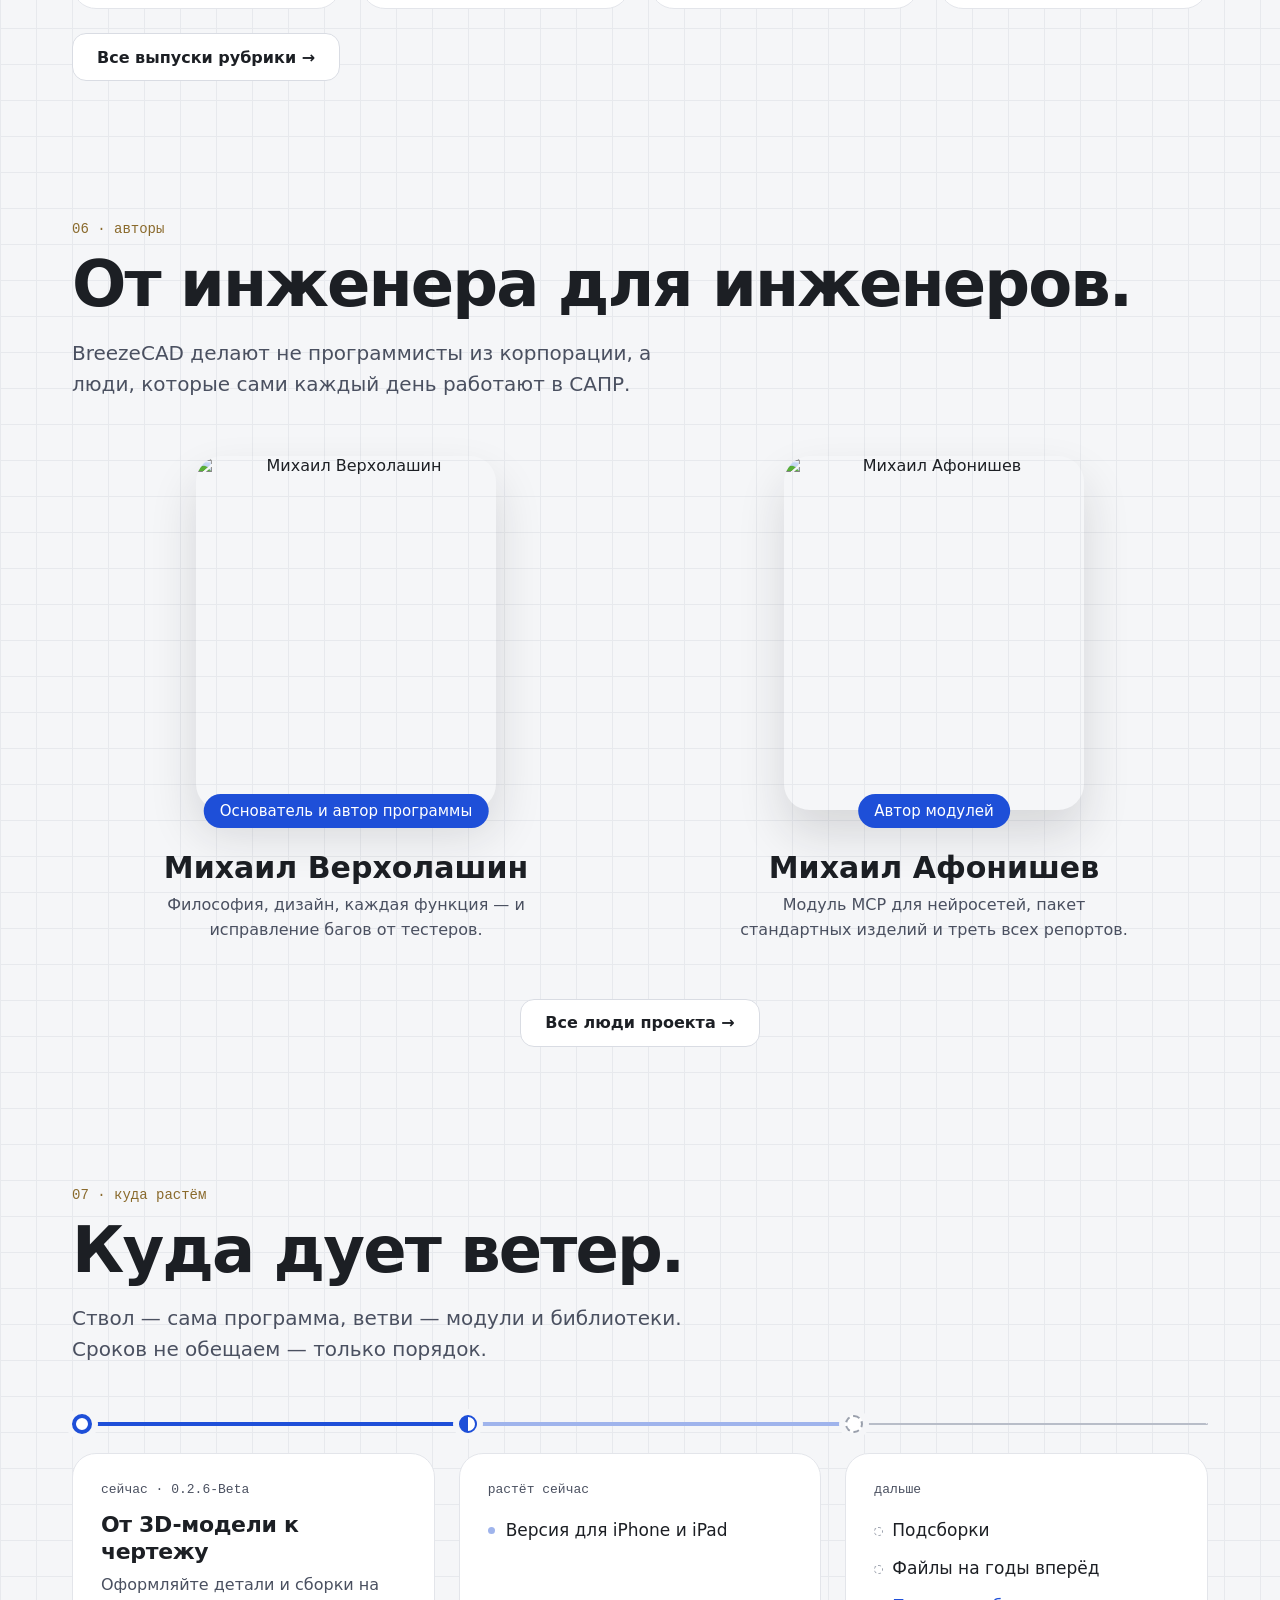
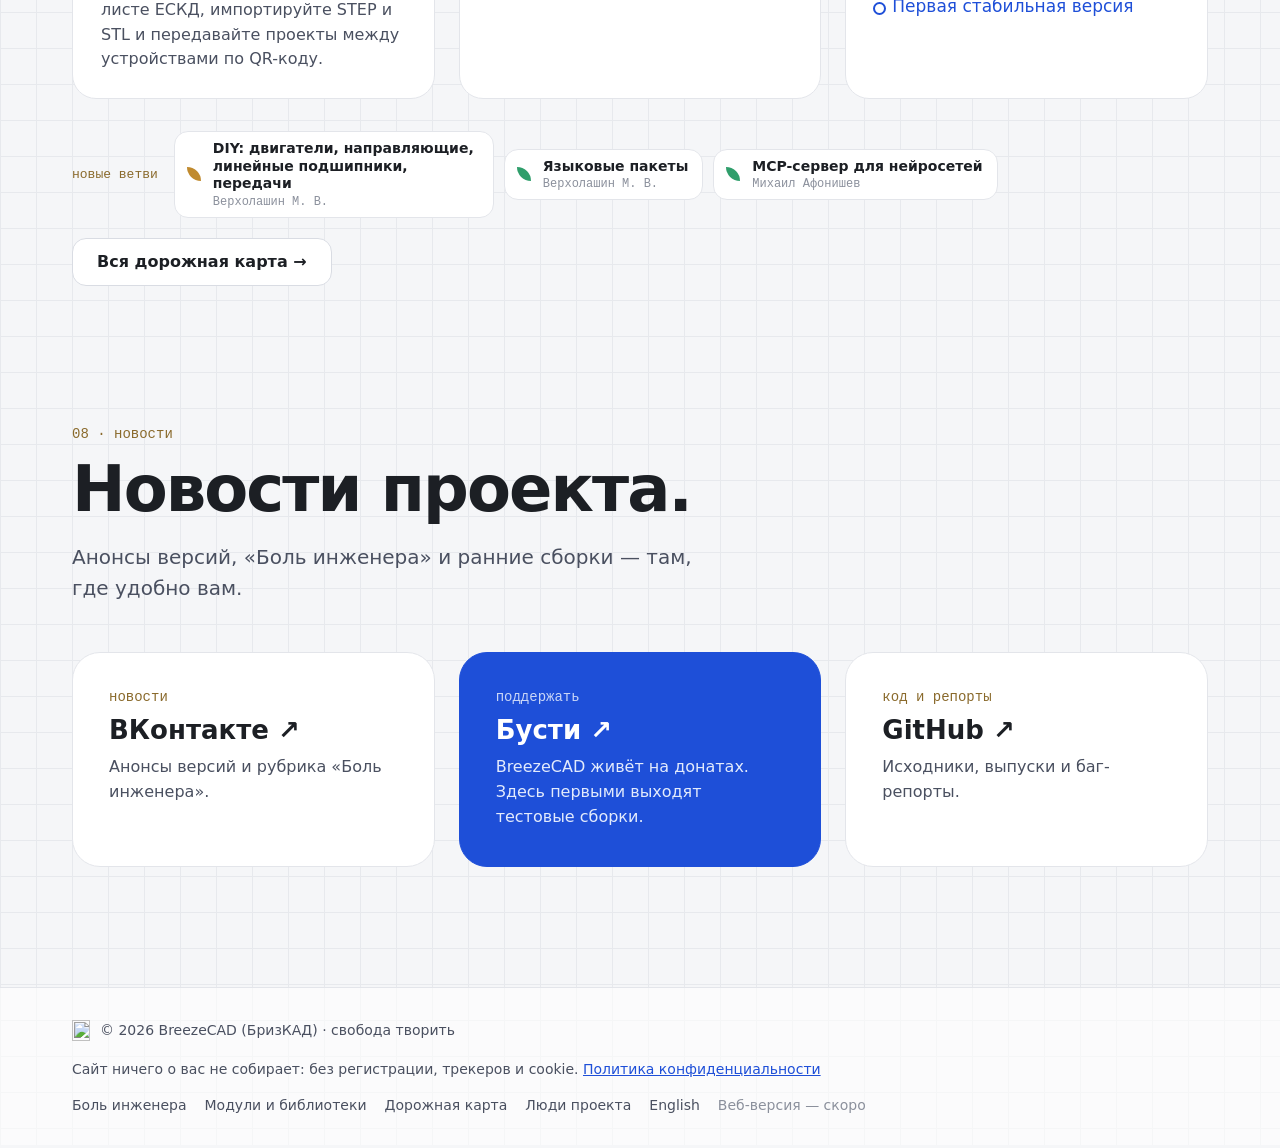
==== commit e1f1da6d: "feat(site): добавить браузерное превью BreezeCAD What: Страница редактора, команда перехода с главно" ====
--- a/index.html
+++ b/index.html
@@ -175,7 +175,8 @@
 <a class="btn btn-blue" href="#download">
 <svg width="20" height="20" viewBox="0 0 24 24" fill="none" stroke="currentColor" stroke-width="2" stroke-linecap="round" stroke-linejoin="round" aria-hidden="true"><path d="M12 4v12"></path><path d="M6 11l6 6 6-6"></path><path d="M4 20h16"></path></svg>
 Скачать BreezeCAD</a>
-<a class="btn btn-ghost" href="#interface">Посмотреть в деле</a>
+<a class="btn btn-ghost" href="preview/">Попробовать в браузере</a>
+<a class="btn btn-ghost" href="#interface">Посмотреть интерфейс</a>
 </div>
 <p class="mono in d3" style="margin: 16px 0 0; font-size: 13px; color: #5b6170"><span data-bz="version">0.2.6-Beta</span> · Windows · macOS · Linux · Android</p>
 <p class="in d3" style="margin: 8px 0 0; color: #4a5060; line-height: 1.55">Оформляйте детали и сборки на листе ЕСКД и экспортируйте чертежи в PDF или DXF.</p>
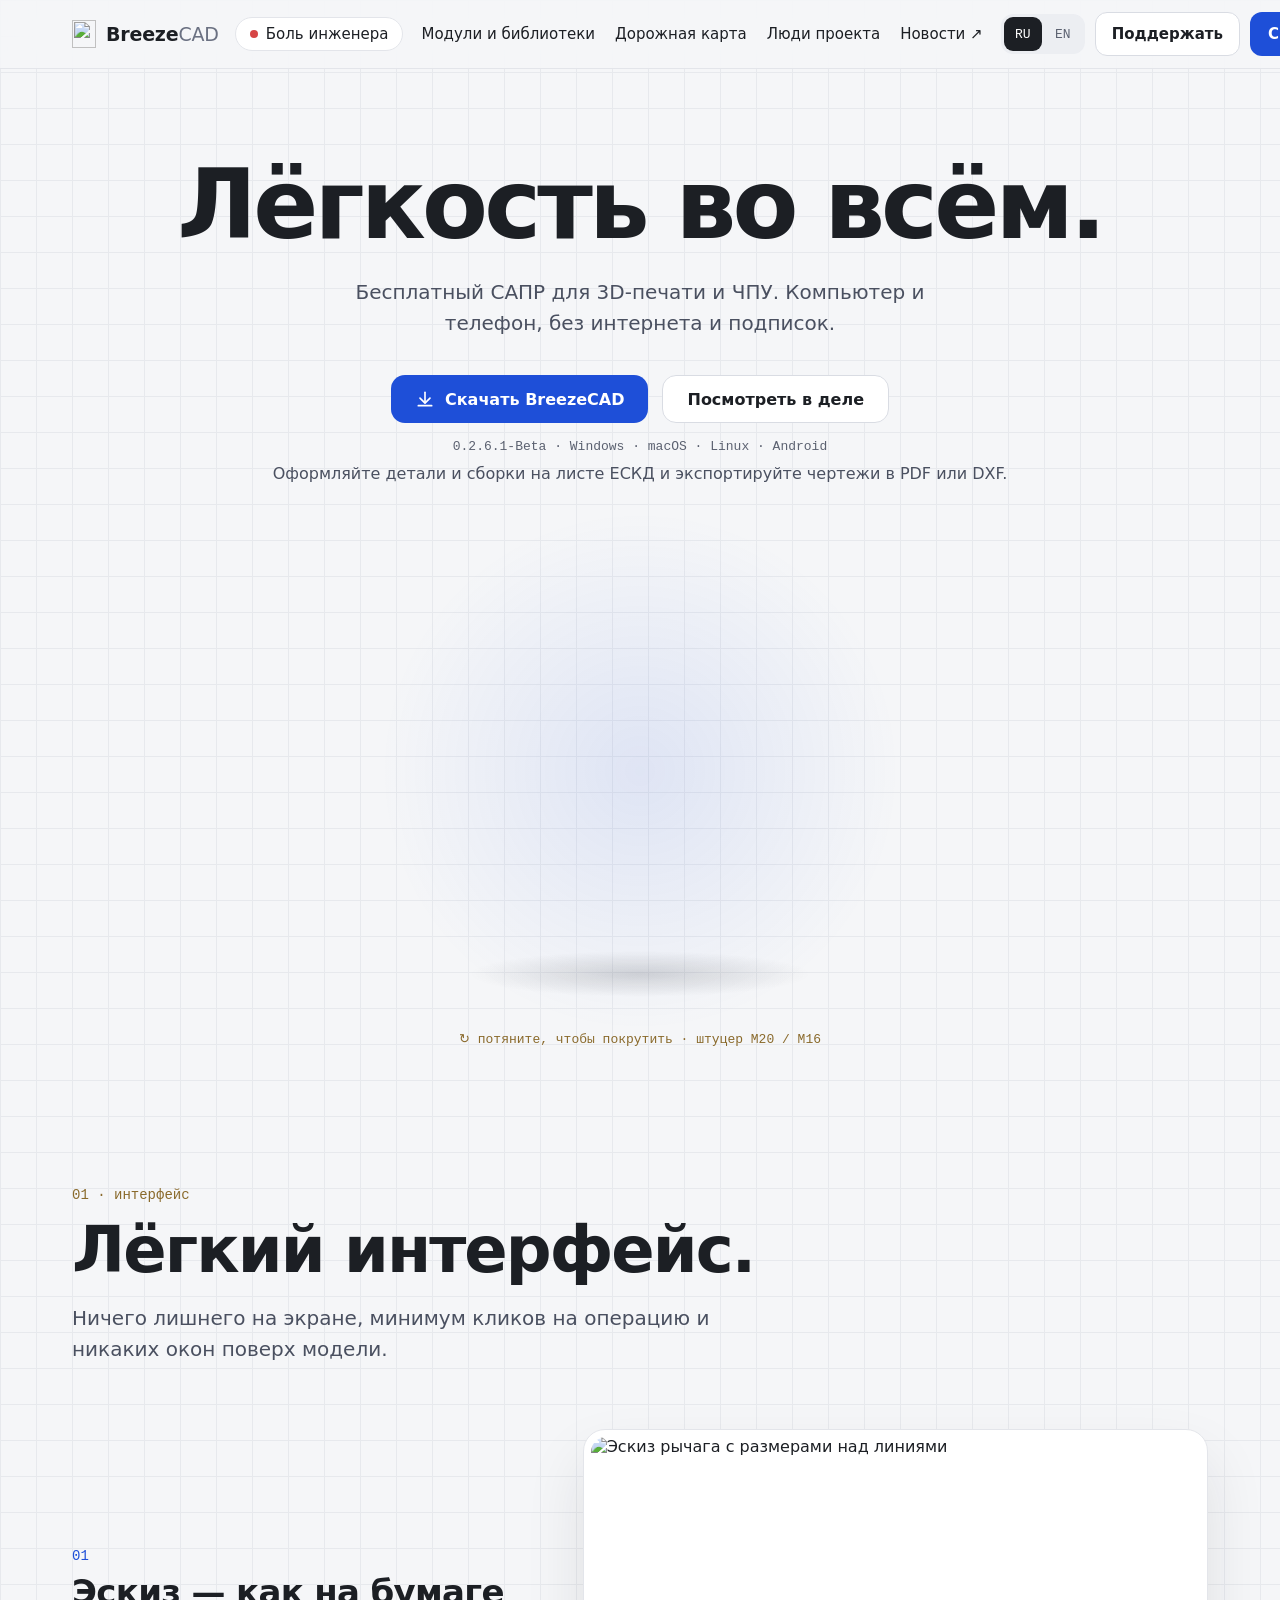
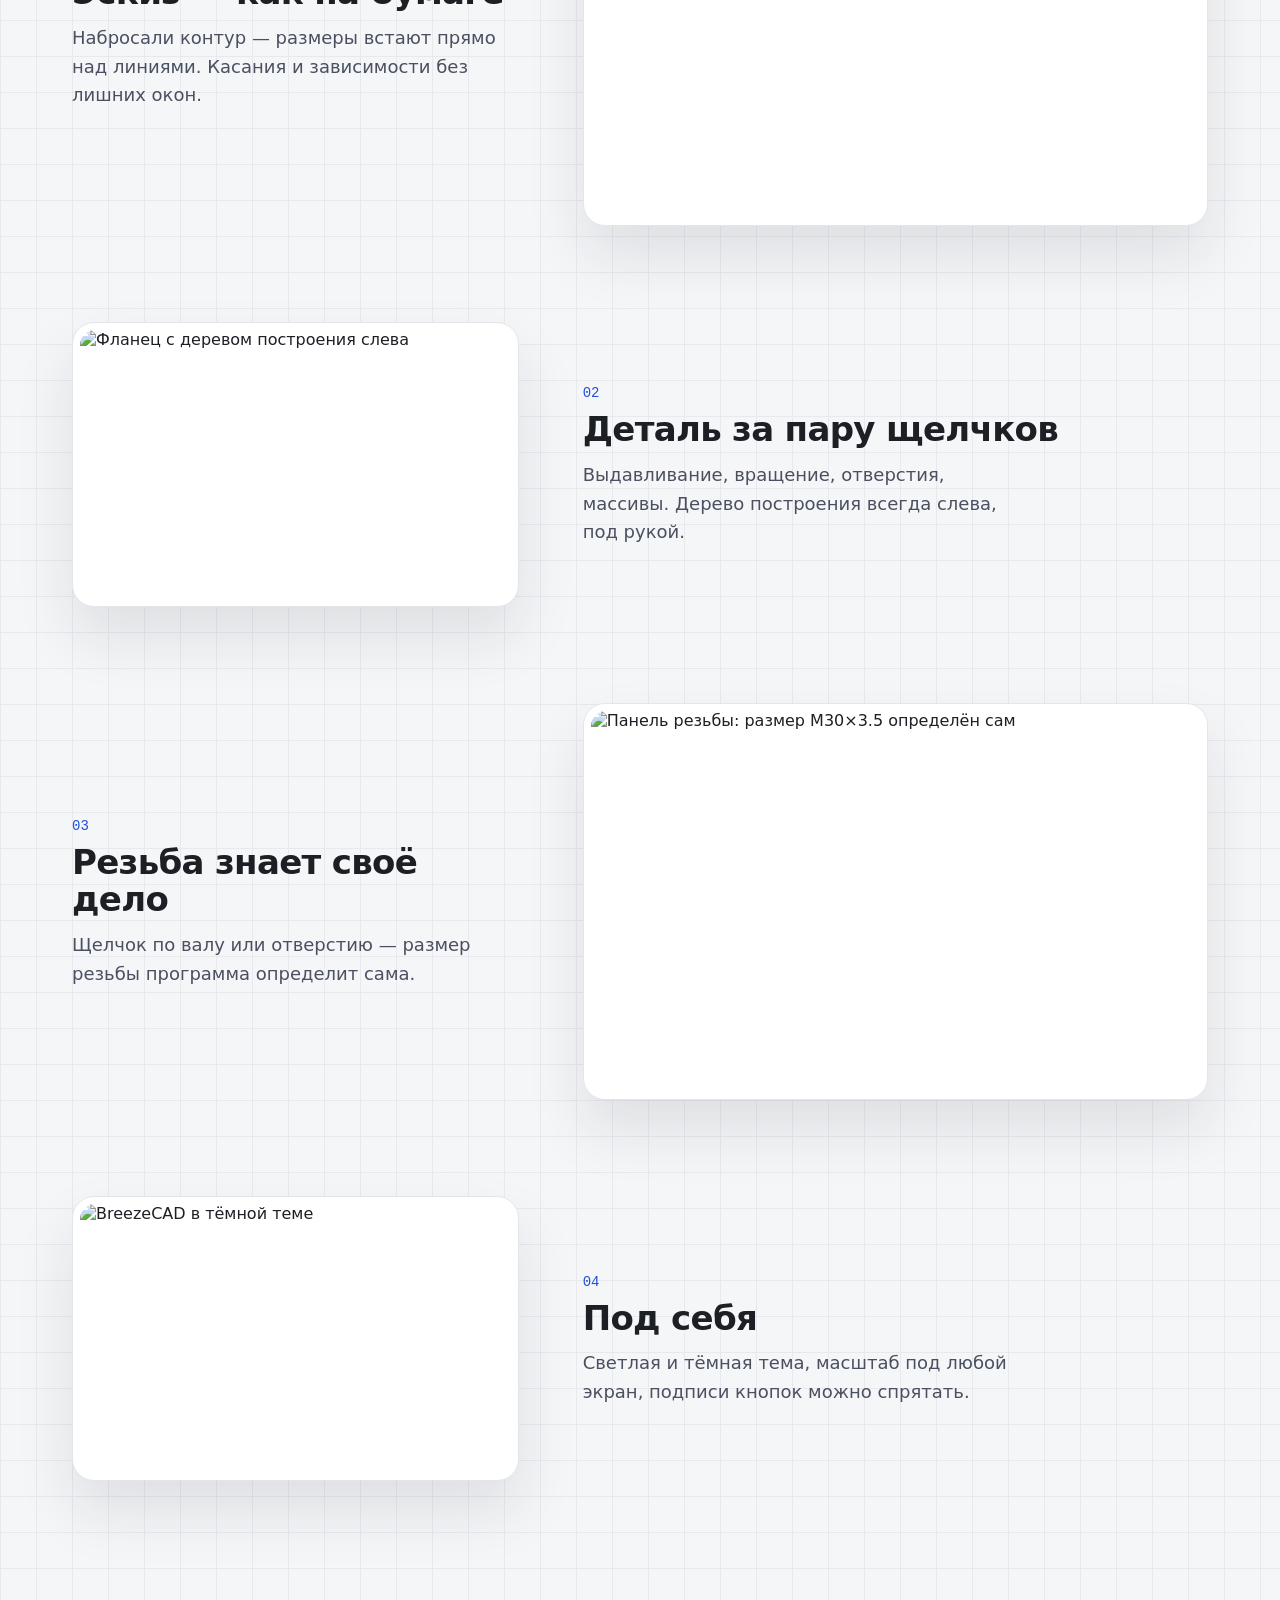
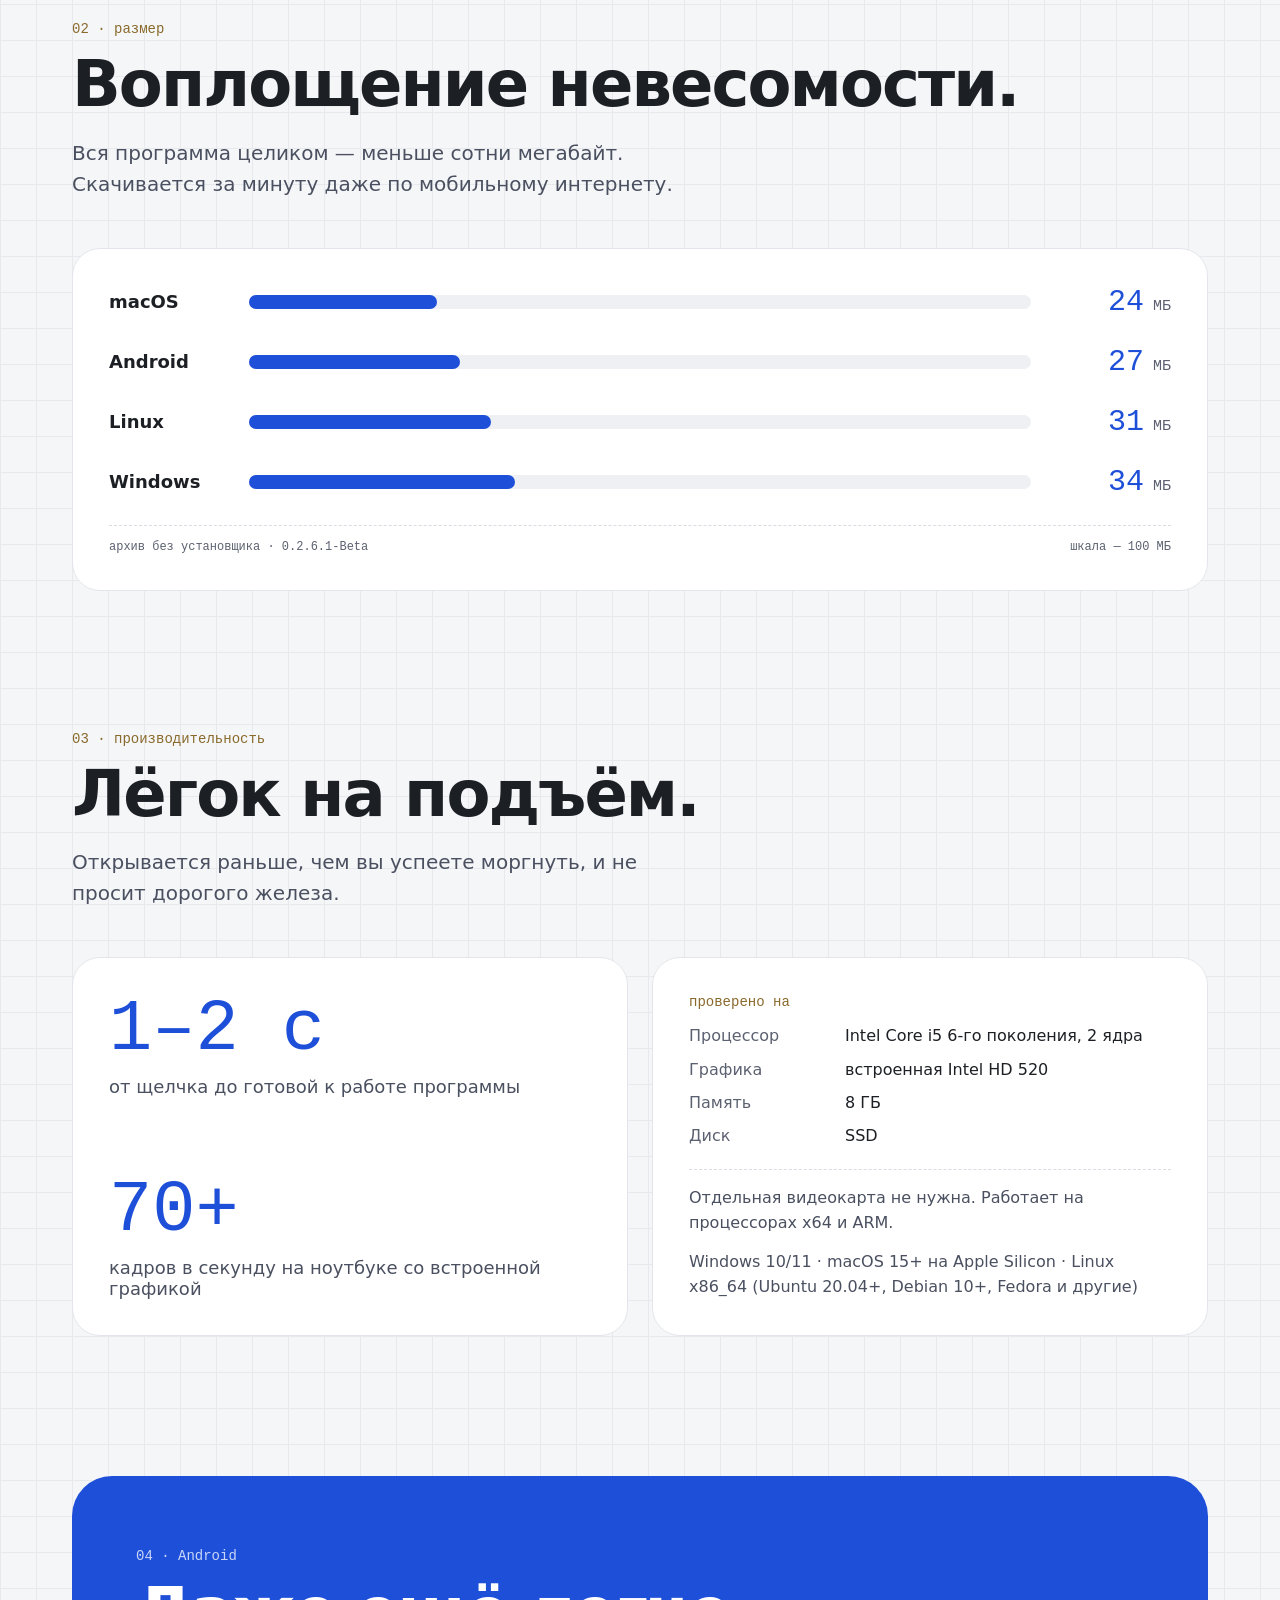
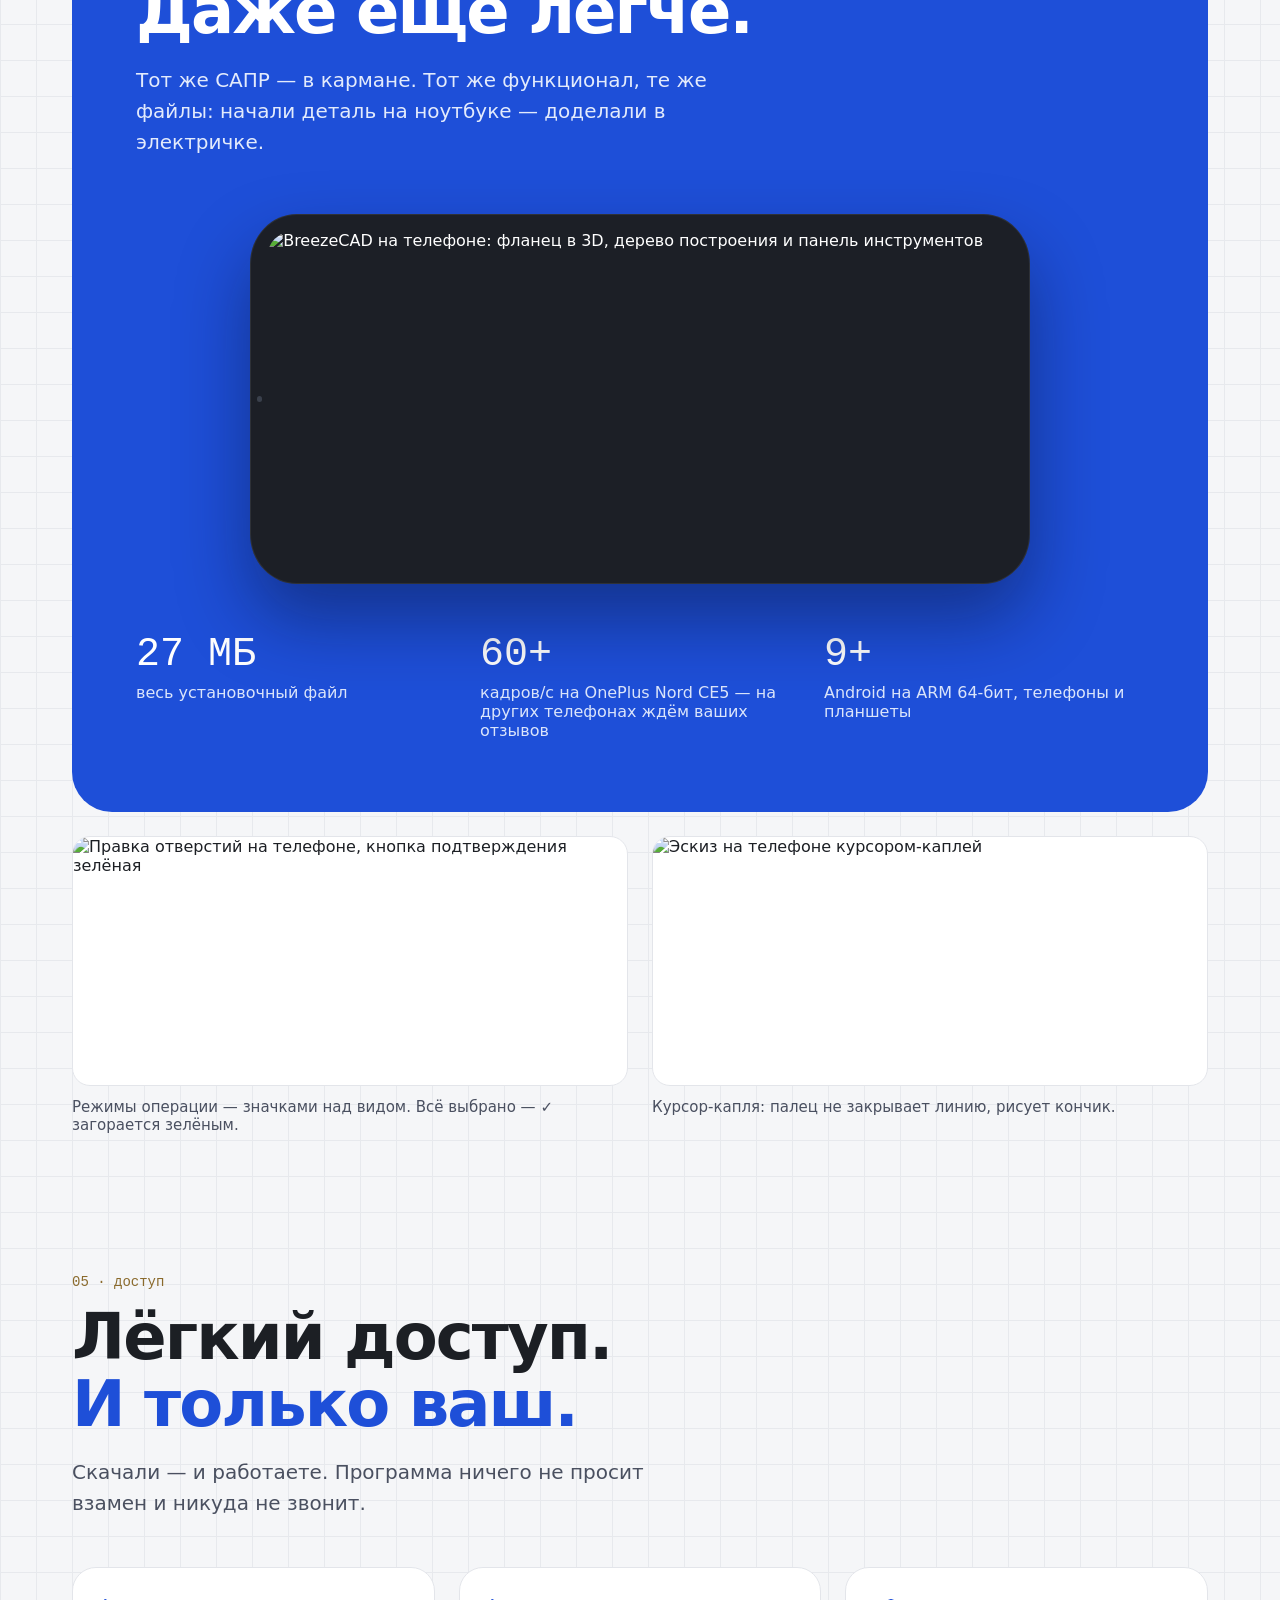
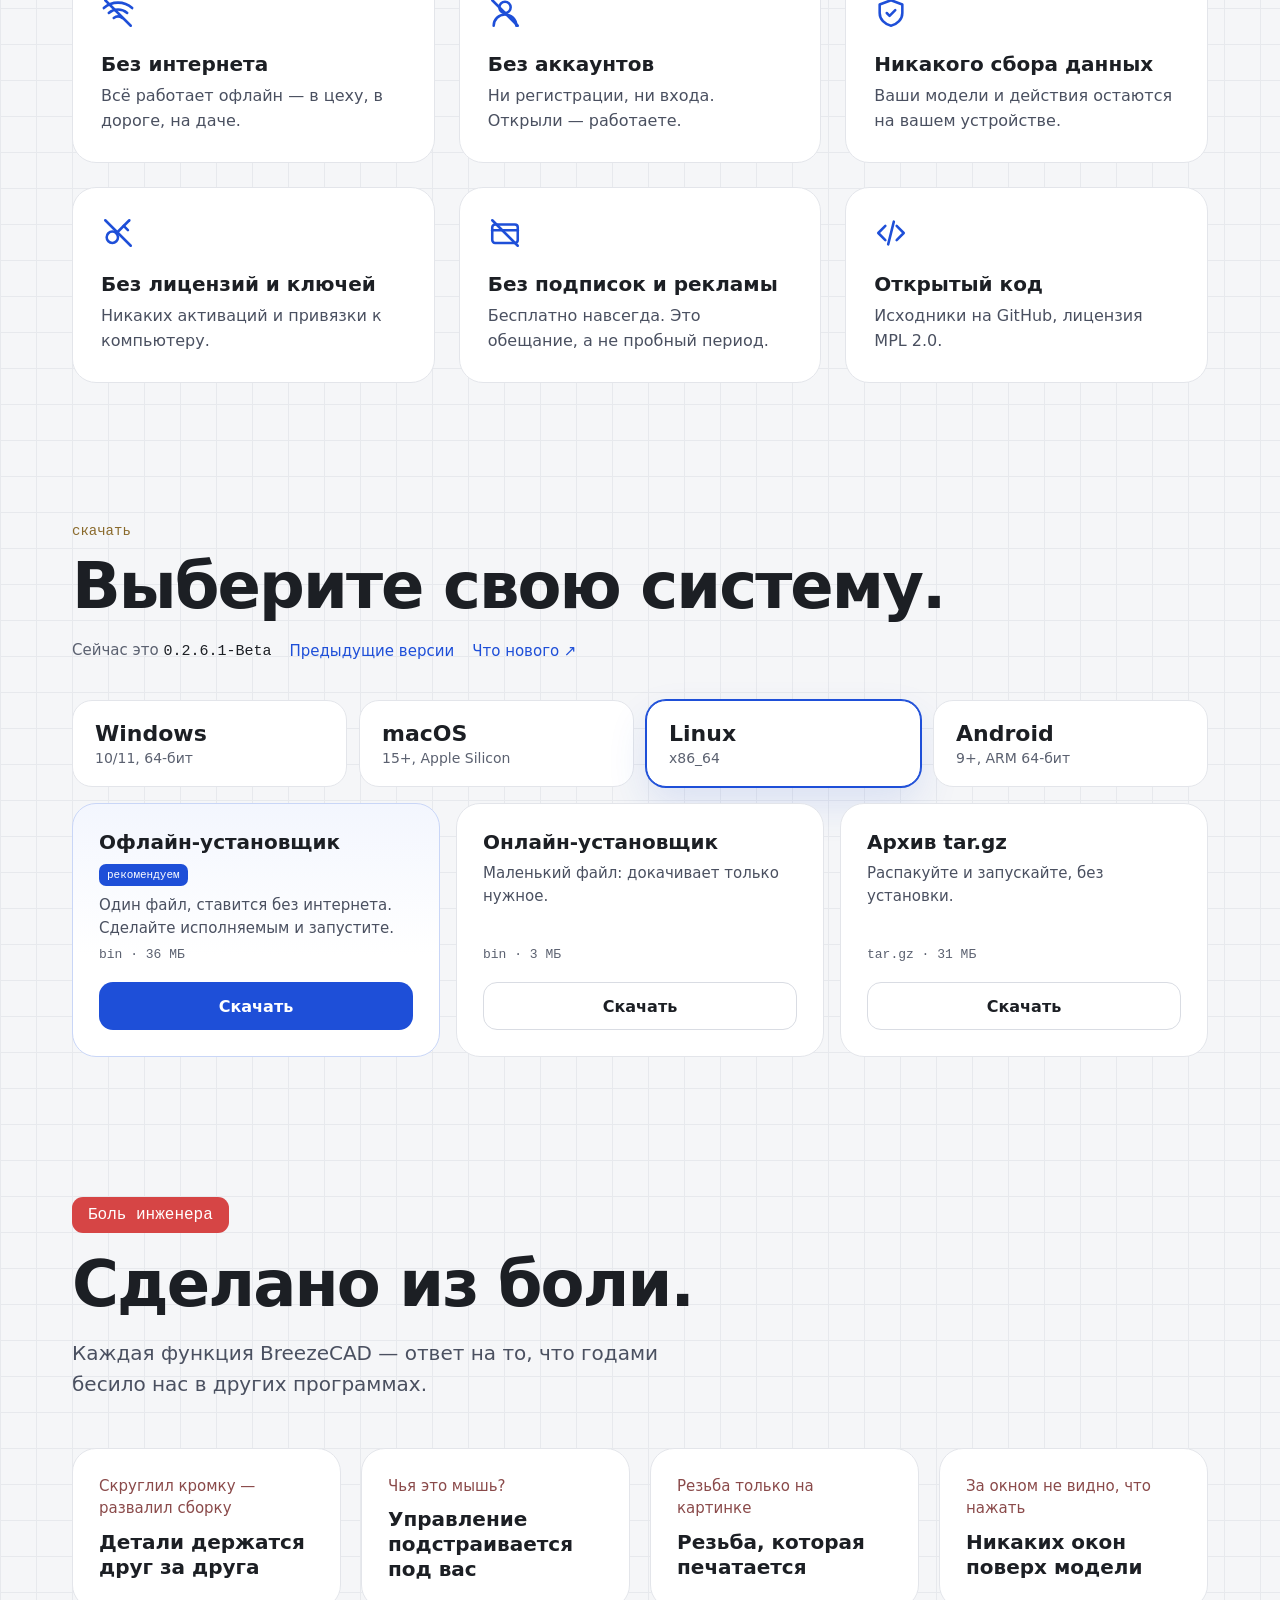
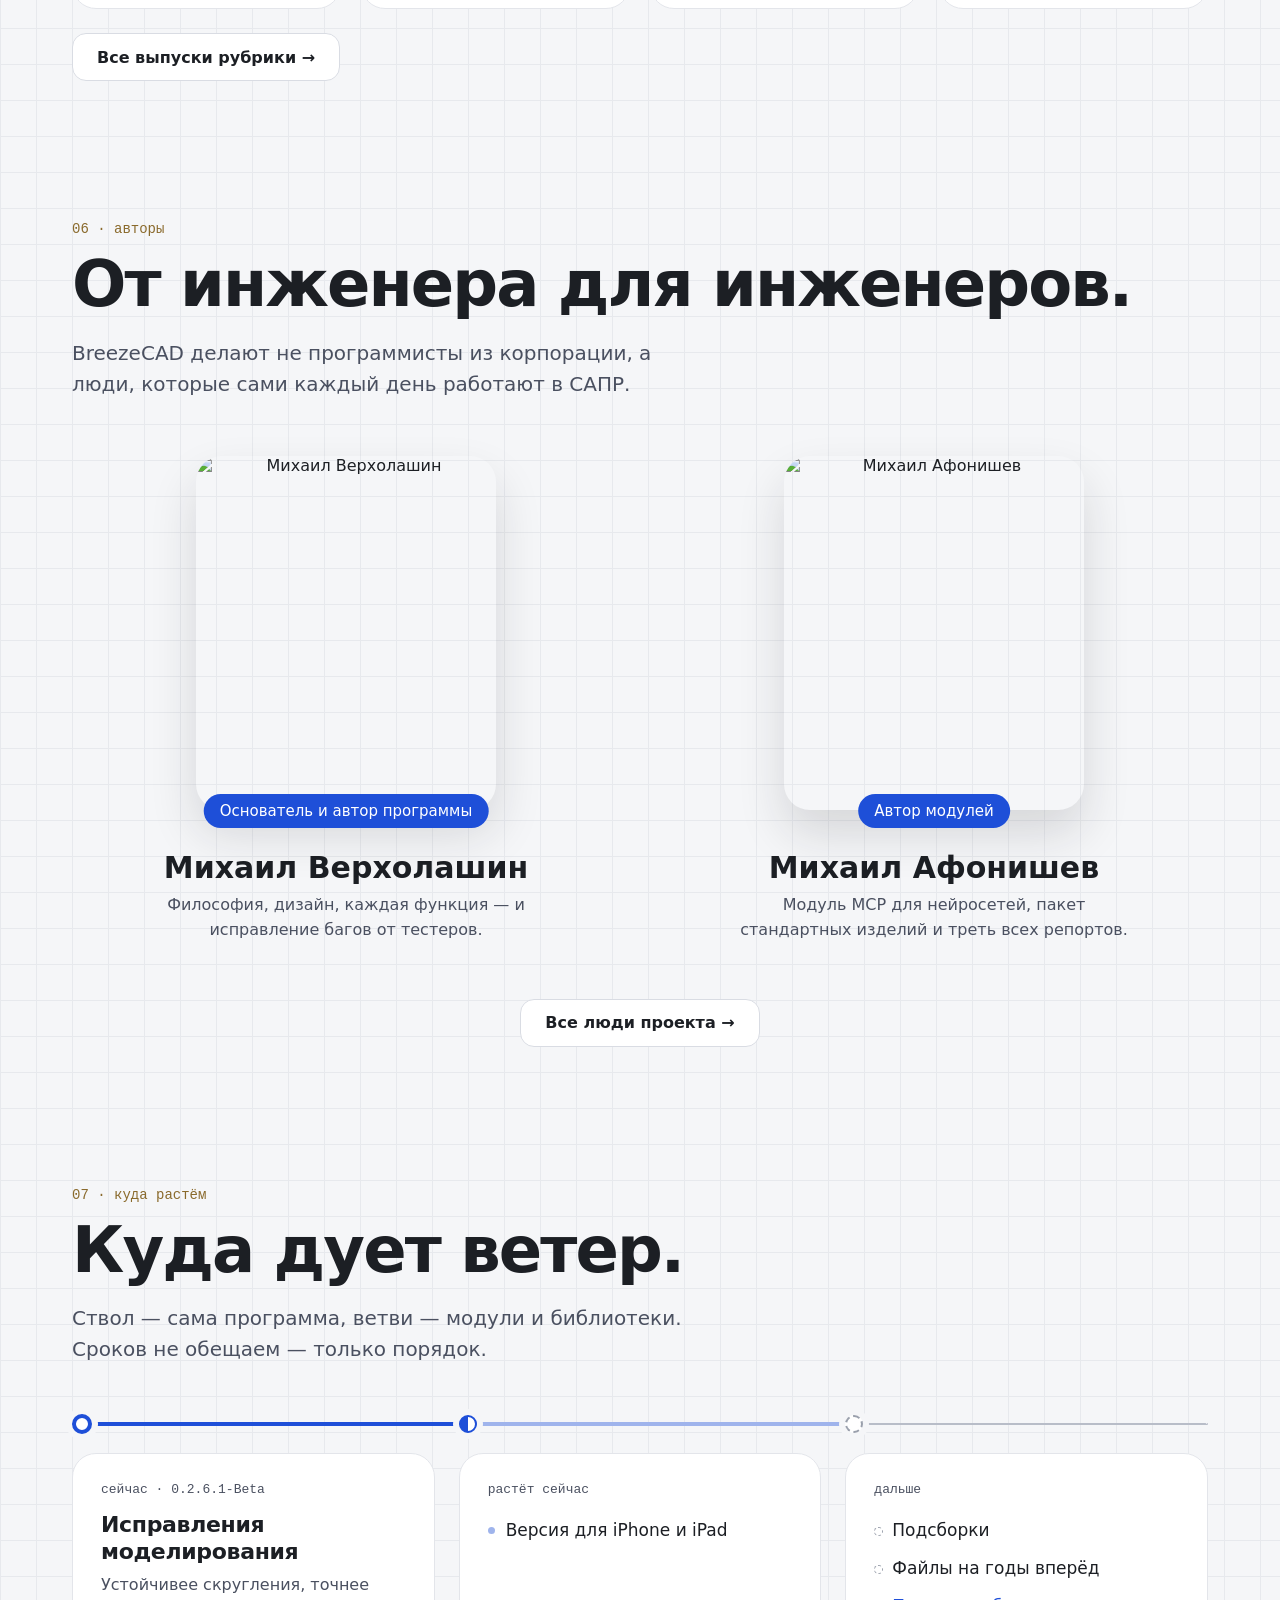
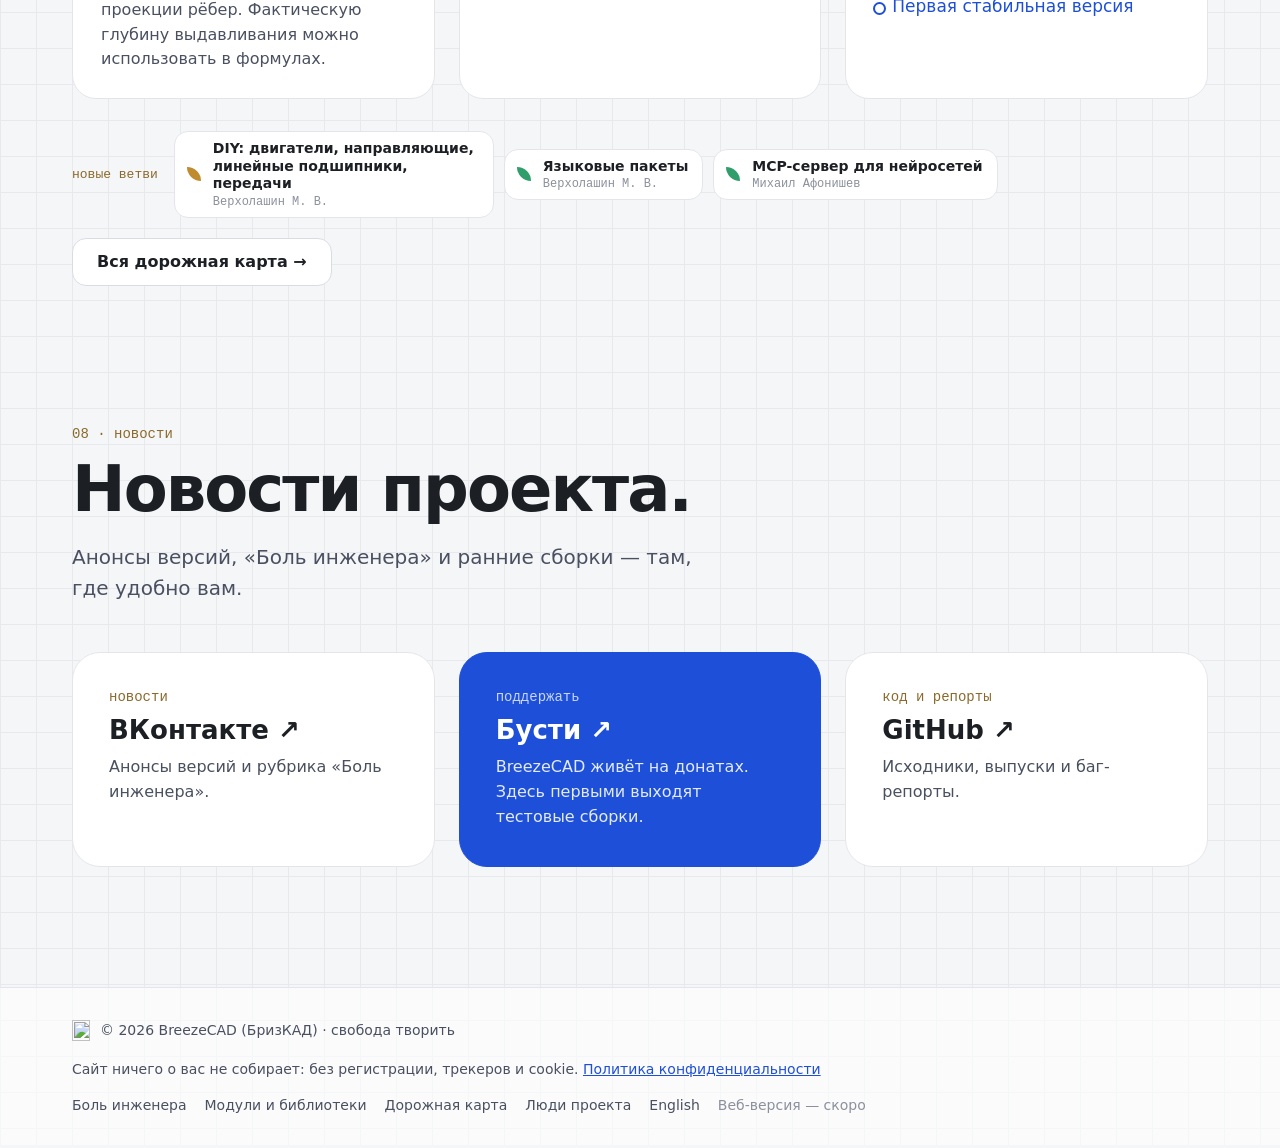
==== commit b0a1f19f: "Обновить сайт для BreezeCAD 0.2.6.1 Beta" ====
--- a/index.html
+++ b/index.html
@@ -175,10 +175,9 @@
 <a class="btn btn-blue" href="#download">
 <svg width="20" height="20" viewBox="0 0 24 24" fill="none" stroke="currentColor" stroke-width="2" stroke-linecap="round" stroke-linejoin="round" aria-hidden="true"><path d="M12 4v12"></path><path d="M6 11l6 6 6-6"></path><path d="M4 20h16"></path></svg>
 Скачать BreezeCAD</a>
-<a class="btn btn-ghost" href="preview/">Попробовать в браузере</a>
-<a class="btn btn-ghost" href="#interface">Посмотреть интерфейс</a>
-</div>
-<p class="mono in d3" style="margin: 16px 0 0; font-size: 13px; color: #5b6170"><span data-bz="version">0.2.6-Beta</span> · Windows · macOS · Linux · Android</p>
+<a class="btn btn-ghost" href="#interface">Посмотреть в деле</a>
+</div>
+<p class="mono in d3" style="margin: 16px 0 0; font-size: 13px; color: #5b6170"><span data-bz="version">0.2.6.1-Beta</span> · Windows · macOS · Linux · Android</p>
 <p class="in d3" style="margin: 8px 0 0; color: #4a5060; line-height: 1.55">Оформляйте детали и сборки на листе ЕСКД и экспортируйте чертежи в PDF или DXF.</p>
 <div class="part-in" style="position: relative; margin-top: 24px">
 <div aria-hidden="true" style="position: absolute; left: 50%; bottom: 34px; width: 340px; height: 46px; transform: translateX(-50%); border-radius: 50%; background: radial-gradient(closest-side, rgba(28,31,36,0.16), rgba(28,31,36,0))"></div>
@@ -221,7 +220,7 @@
 <div class="wrow" style="display: grid; grid-template-columns: 120px minmax(0, 1fr) 120px; align-items: center; gap: 20px"><span style="font-size: 18px; font-weight: 600">Android</span><div style="background: #eef0f3; border-radius: 7px"><div class="bar gr" data-bz="bar-android" style="width: 27%"></div></div><span class="mono" style="font-size: 30px; color: #1e4fd8; text-align: right"><span data-bz="size-android">27</span><span style="font-size: 15px; color: #5b6170"> МБ</span></span></div>
 <div class="wrow" style="display: grid; grid-template-columns: 120px minmax(0, 1fr) 120px; align-items: center; gap: 20px"><span style="font-size: 18px; font-weight: 600">Linux</span><div style="background: #eef0f3; border-radius: 7px"><div class="bar gr" data-bz="bar-linux" style="width: 31%"></div></div><span class="mono" style="font-size: 30px; color: #1e4fd8; text-align: right"><span data-bz="size-linux">31</span><span style="font-size: 15px; color: #5b6170"> МБ</span></span></div>
 <div class="wrow" style="display: grid; grid-template-columns: 120px minmax(0, 1fr) 120px; align-items: center; gap: 20px"><span style="font-size: 18px; font-weight: 600">Windows</span><div style="background: #eef0f3; border-radius: 7px"><div class="bar gr" data-bz="bar-windows" style="width: 34%"></div></div><span class="mono" style="font-size: 30px; color: #1e4fd8; text-align: right"><span data-bz="size-windows">34</span><span style="font-size: 15px; color: #5b6170"> МБ</span></span></div>
-<div style="display: flex; justify-content: space-between; gap: 12px; border-top: 1px dashed #d9dce3; padding-top: 14px"><span class="mono" style="font-size: 12px; color: #5b6170">архив без установщика · <span data-bz="version">0.2.6-Beta</span></span><span class="mono" style="font-size: 12px; color: #5b6170">шкала — 100 МБ</span></div>
+<div style="display: flex; justify-content: space-between; gap: 12px; border-top: 1px dashed #d9dce3; padding-top: 14px"><span class="mono" style="font-size: 12px; color: #5b6170">архив без установщика · <span data-bz="version">0.2.6.1-Beta</span></span><span class="mono" style="font-size: 12px; color: #5b6170">шкала — 100 МБ</span></div>
 </div>
 </section>
 
@@ -288,7 +287,7 @@
 <section id="download" class="wrap sec">
 <p class="kick rv">скачать</p>
 <h2 class="h2 rv">Выберите свою систему.</h2>
-<div class="dl-meta rv"><span>Сейчас это <span class="mono" data-bz="version">0.2.6-Beta</span></span><a href="https://github.com/BreezeCAD/breezecad/releases" data-dl-prev>Предыдущие версии</a><a href="https://github.com/BreezeCAD/breezecad/releases/latest" target="_blank" rel="noopener">Что нового ↗</a></div>
+<div class="dl-meta rv"><span>Сейчас это <span class="mono" data-bz="version">0.2.6.1-Beta</span></span><a href="https://github.com/BreezeCAD/breezecad/releases" data-dl-prev>Предыдущие версии</a><a href="https://github.com/BreezeCAD/breezecad/releases/latest" target="_blank" rel="noopener">Что нового ↗</a></div>
 <div id="dl" class="rv" data-root="">
 <div class="g4" style="margin-top: 40px">
 <div class="card" style="padding: 28px; display: flex; flex-direction: column; gap: 6px"><span style="font-size: 24px; font-weight: 600">Windows</span><span style="font-size: 14px; color: #5b6170">10/11, 64-бит · установщик</span><a class="btn btn-blue" href="https://github.com/BreezeCAD/breezecad/releases/latest/download/BreezeCAD-Setup-offline.exe" style="margin-top: 20px">Скачать</a><a href="https://github.com/BreezeCAD/breezecad/releases/latest/download/BreezeCAD-windows.zip" style="font-size: 14px; margin-top: 8px">Портативная (zip)</a></div>
@@ -347,7 +346,7 @@
 <h2 class="h2 rv">Куда дует ветер.</h2>
 <p class="lead rv">Ствол — сама программа, ветви — модули и библиотеки. Сроков не обещаем — только порядок.</p>
 <div class="rmt rv">
-<div class="rmt-col here"><span class="rm-node"></span><div class="rmt-card"><p class="rmt-t">сейчас · <span data-bz="version">0.2.6-Beta</span></p><h3>От 3D-модели к чертежу</h3><p>Оформляйте детали и сборки на листе ЕСКД, импортируйте STEP и STL и передавайте проекты между устройствами по QR-коду.</p></div></div>
+<div class="rmt-col here"><span class="rm-node"></span><div class="rmt-card"><p class="rmt-t">сейчас · <span data-bz="version">0.2.6.1-Beta</span></p><h3>Исправления моделирования</h3><p>Устойчивее скругления, точнее проекции рёбер. Фактическую глубину выдавливания можно использовать в формулах.</p></div></div>
 <div class="rmt-col now"><span class="rm-node"></span><div class="rmt-card"><p class="rmt-t">растёт сейчас</p><ul><li>Версия для iPhone и iPad</li></ul></div></div>
 <div class="rmt-col next"><span class="rm-node"></span><div class="rmt-card"><p class="rmt-t">дальше</p><ul><li>Подсборки</li><li>Файлы на годы вперёд</li><li class="goal">Первая стабильная версия</li></ul></div></div>
 </div>
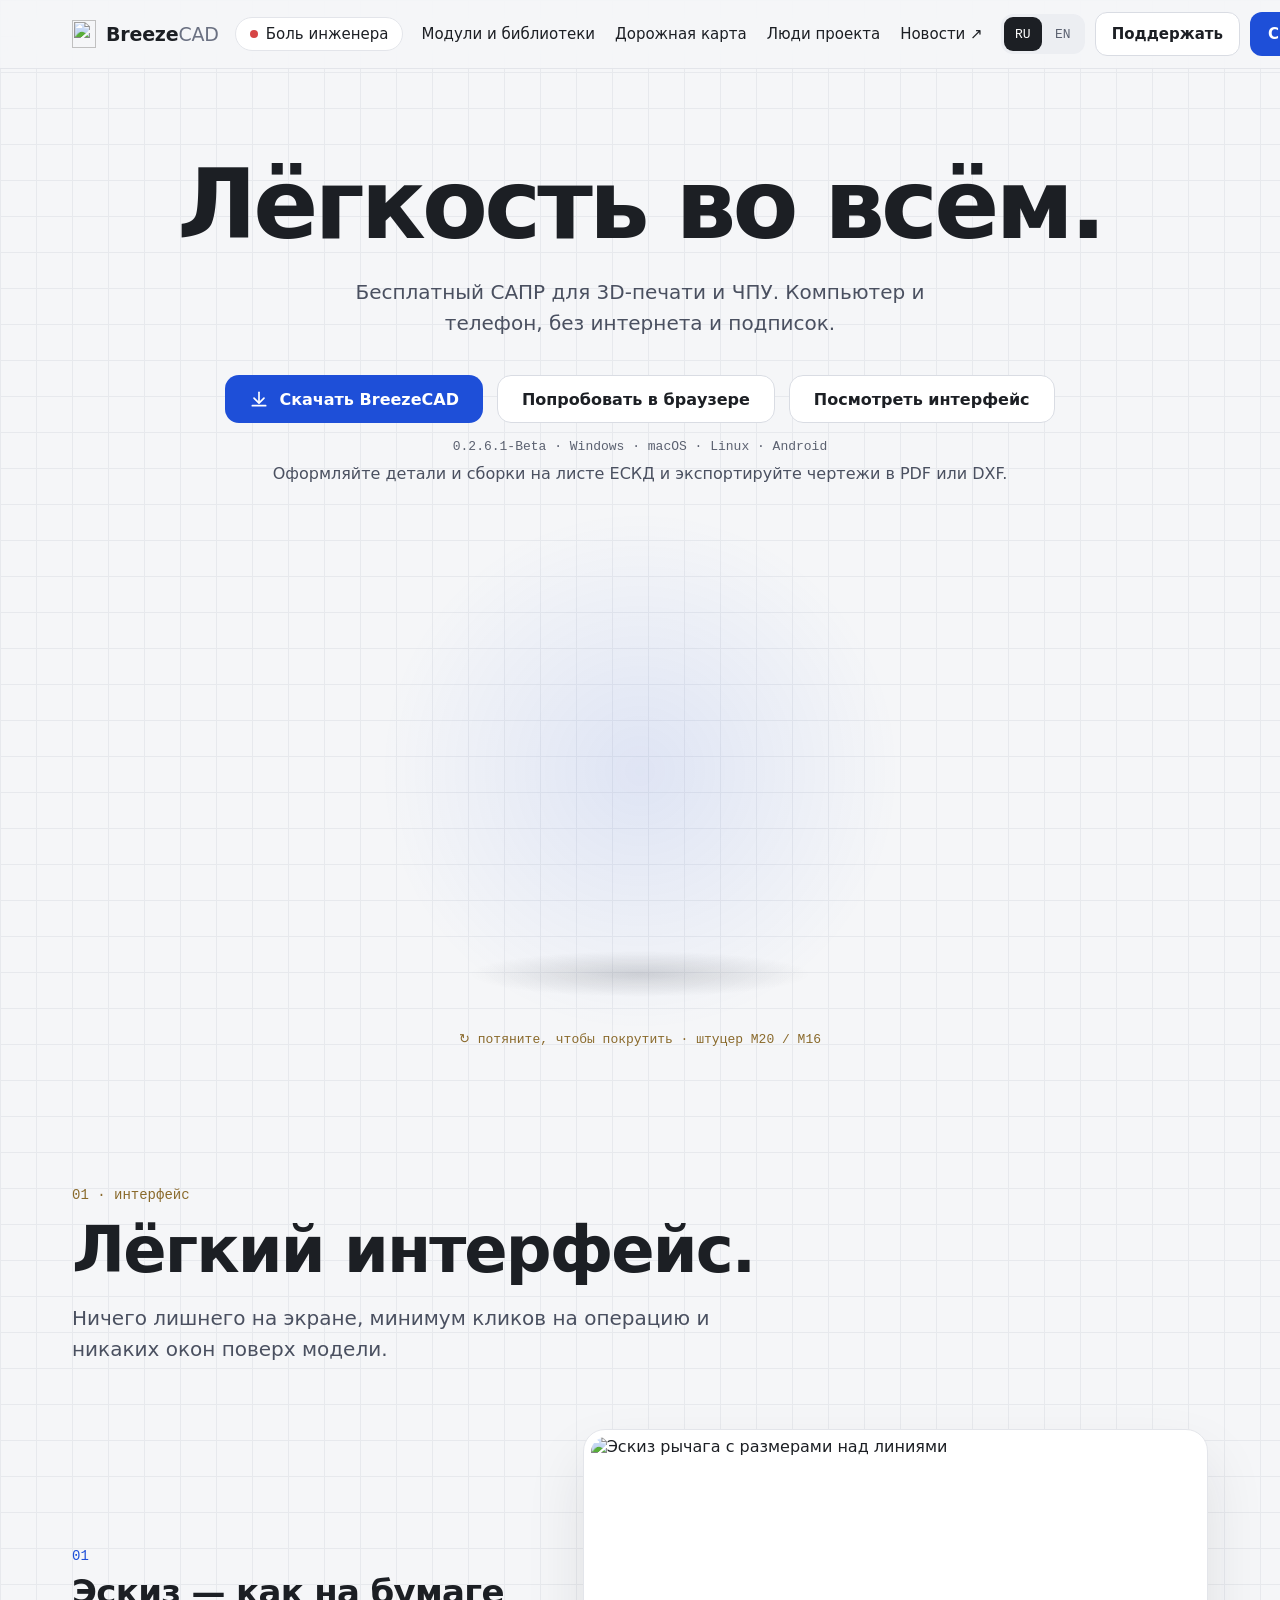
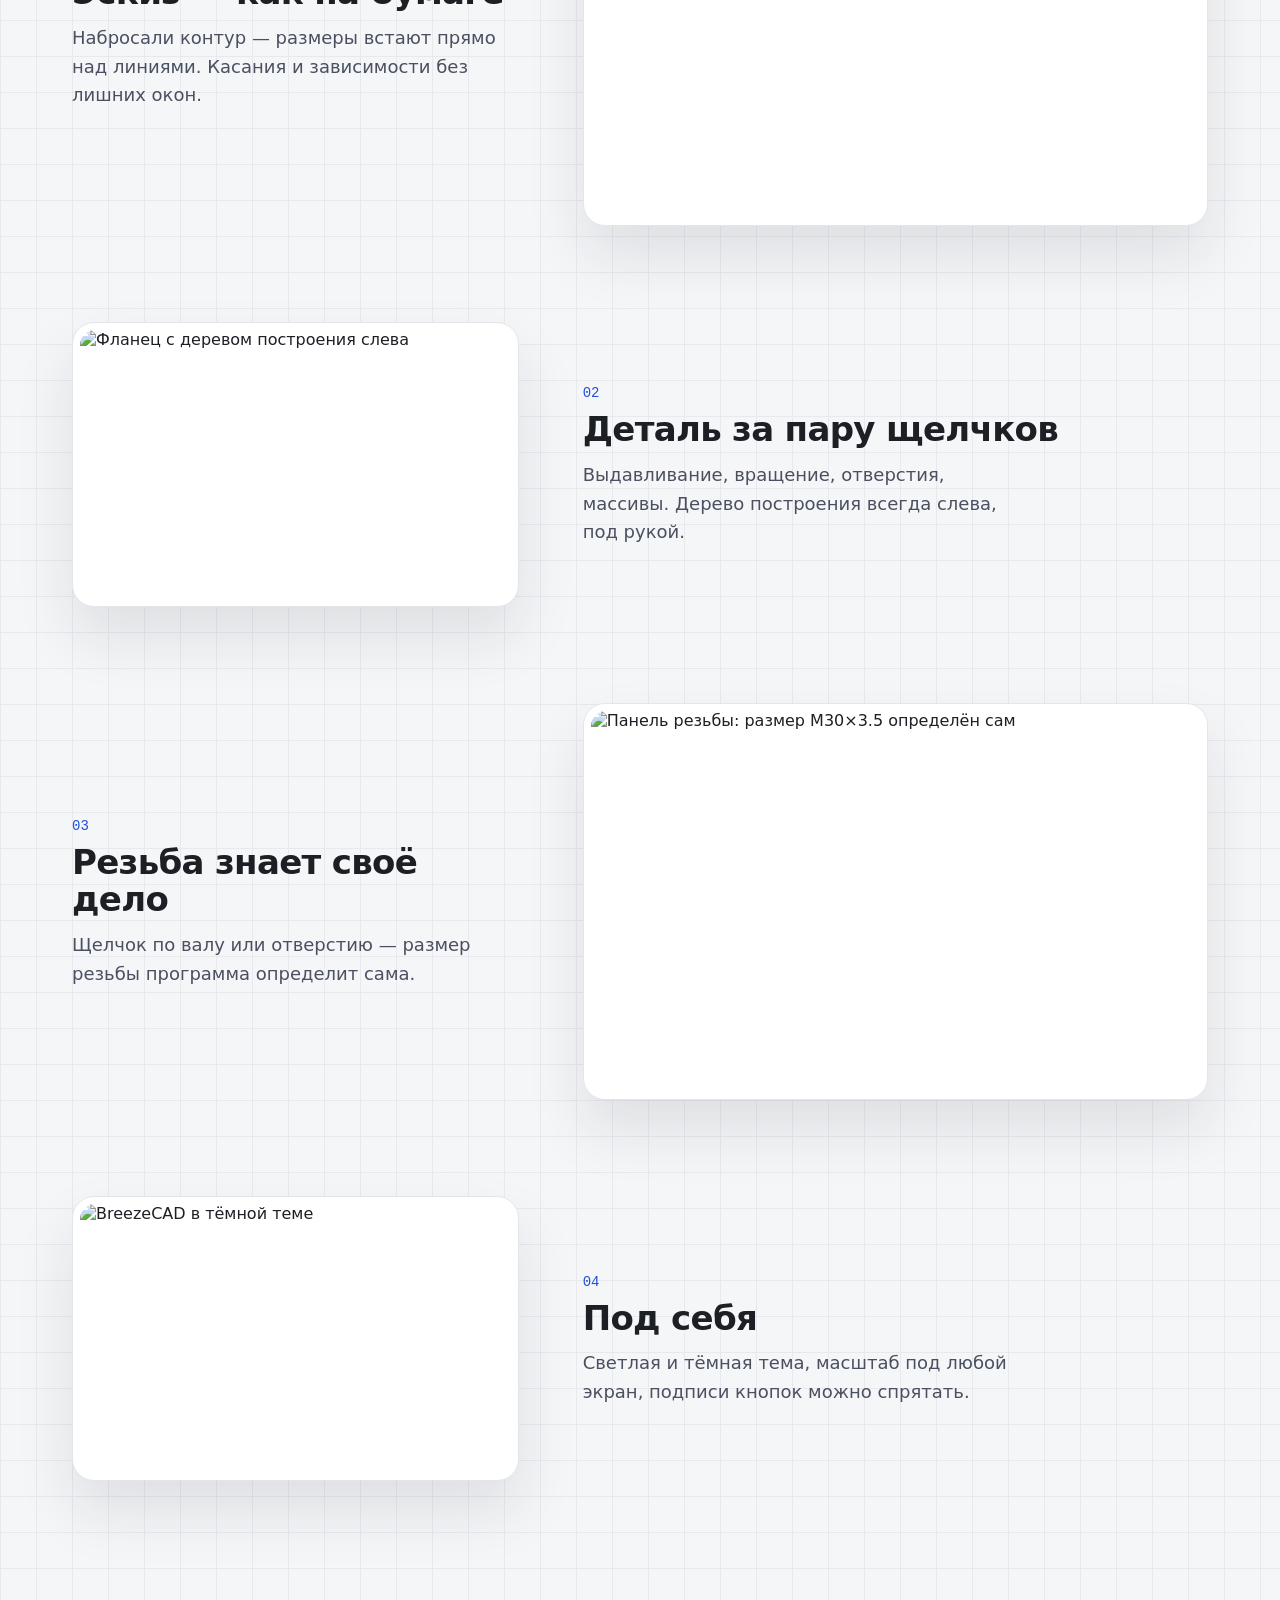
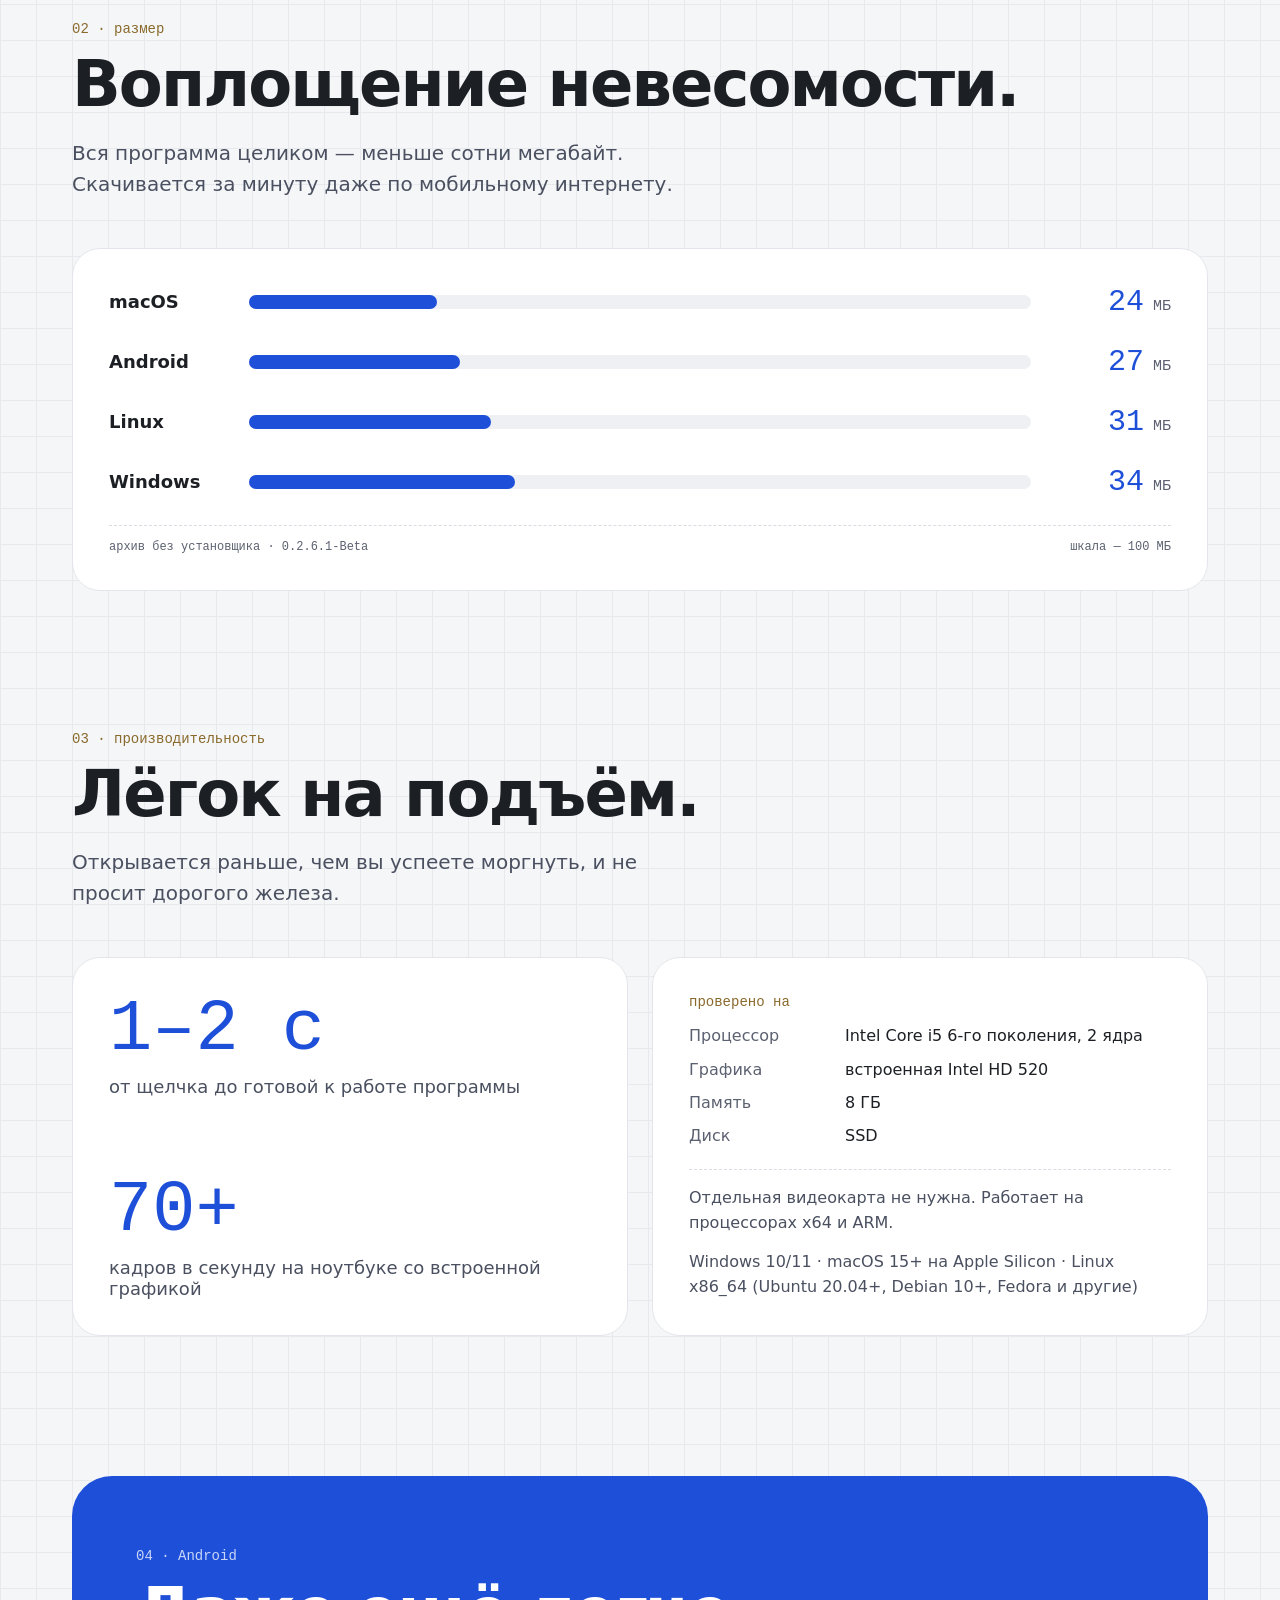
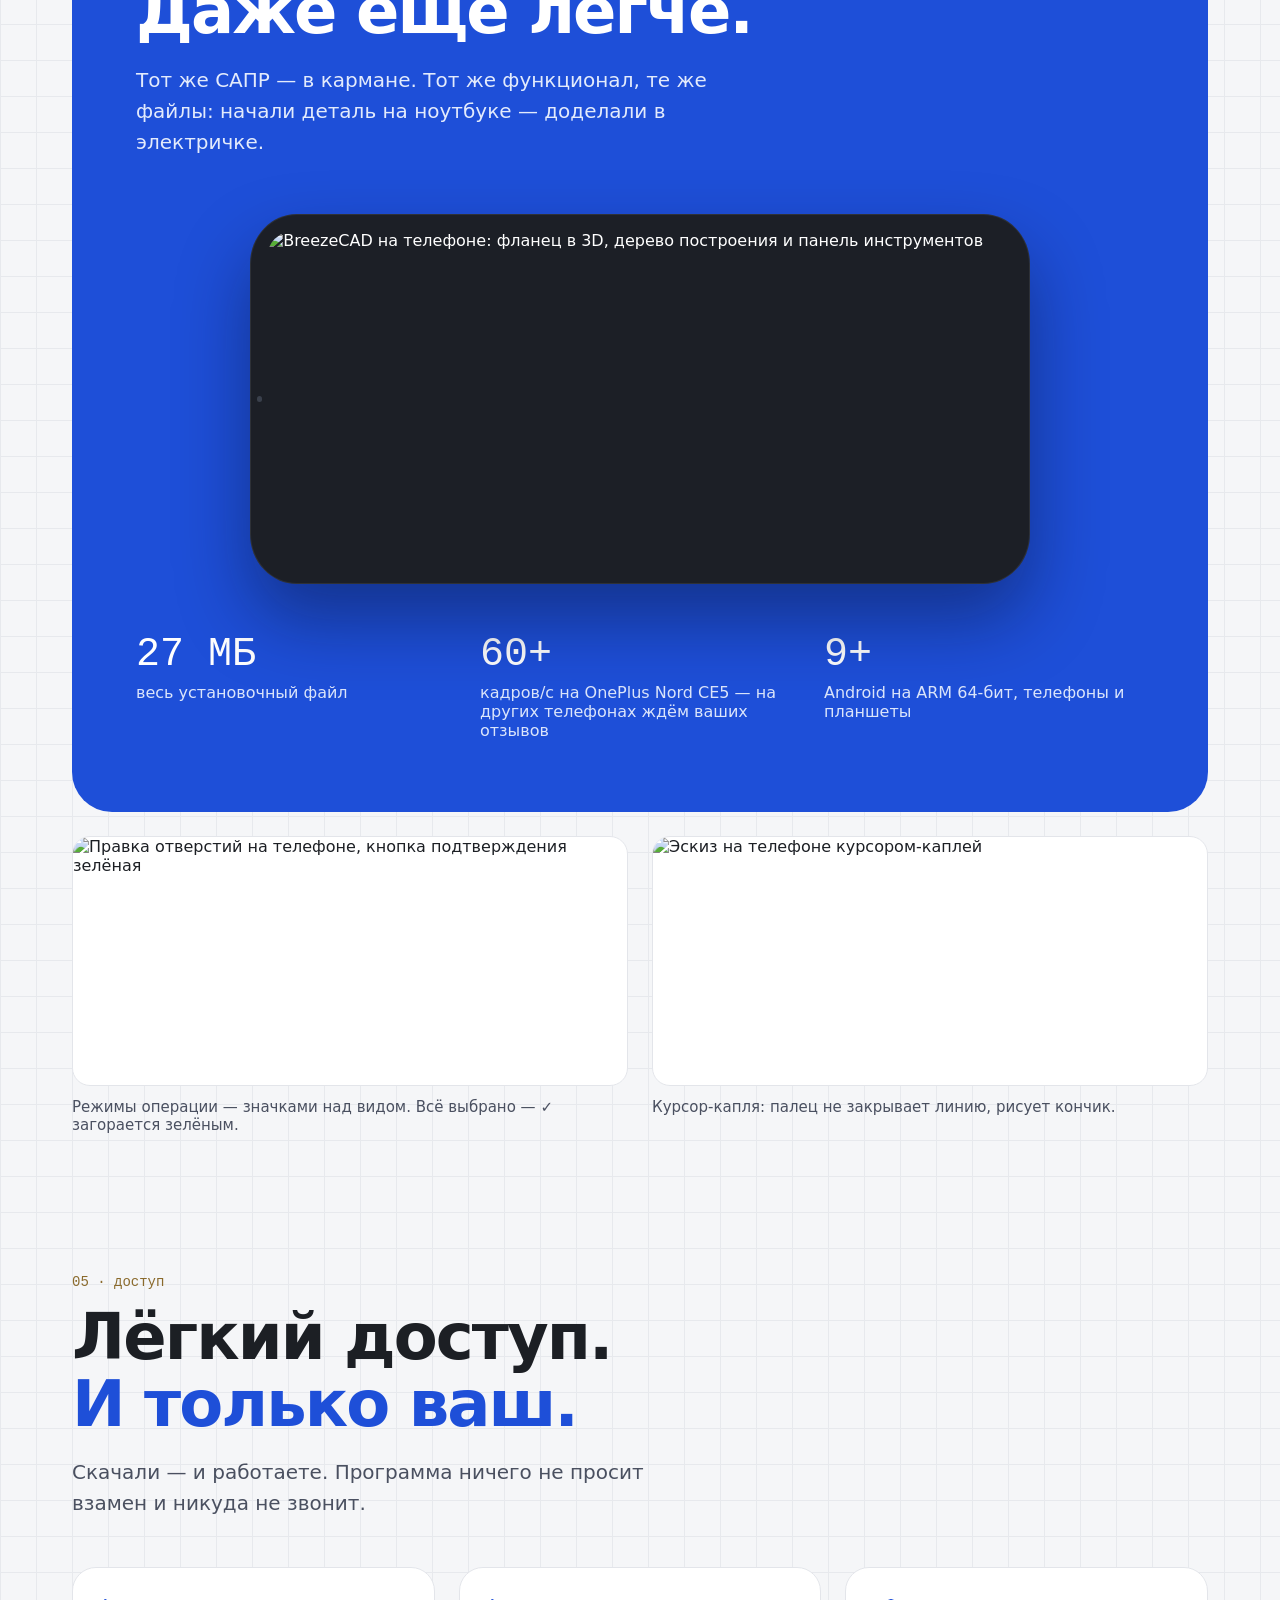
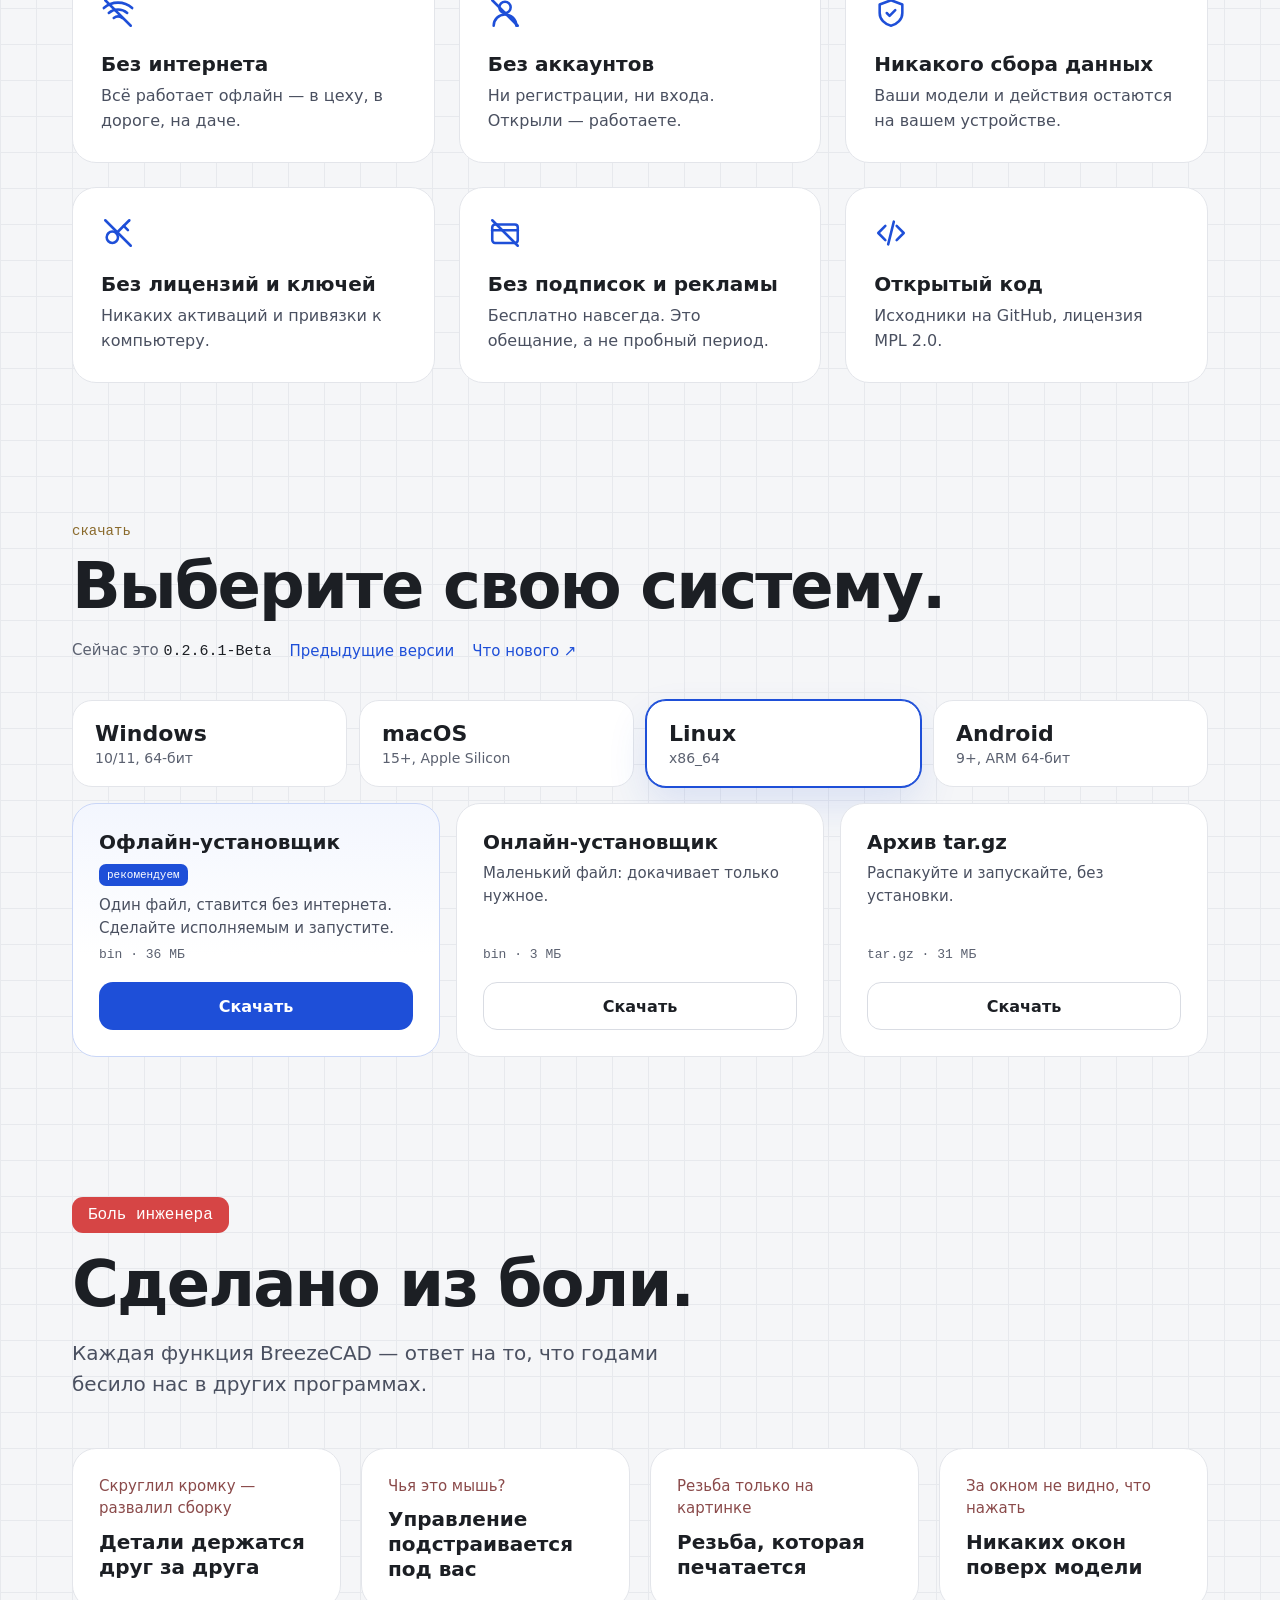
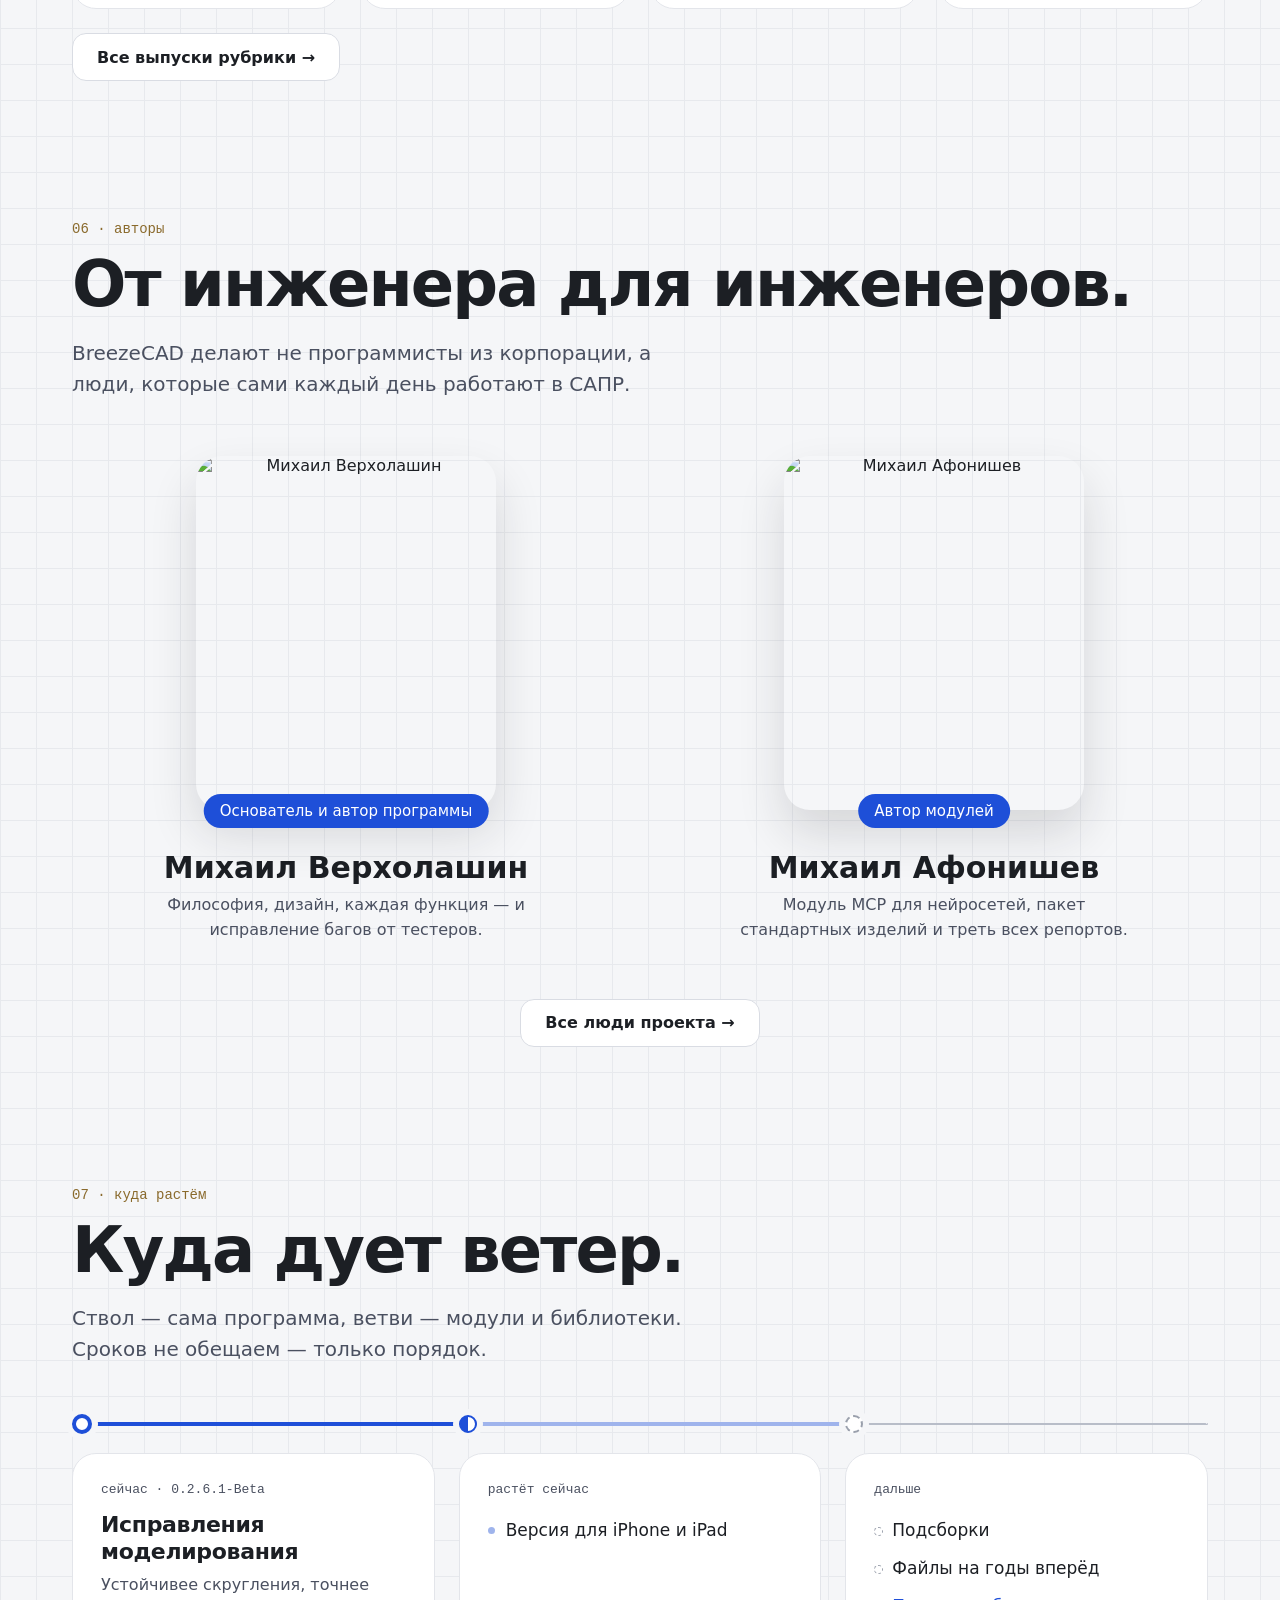
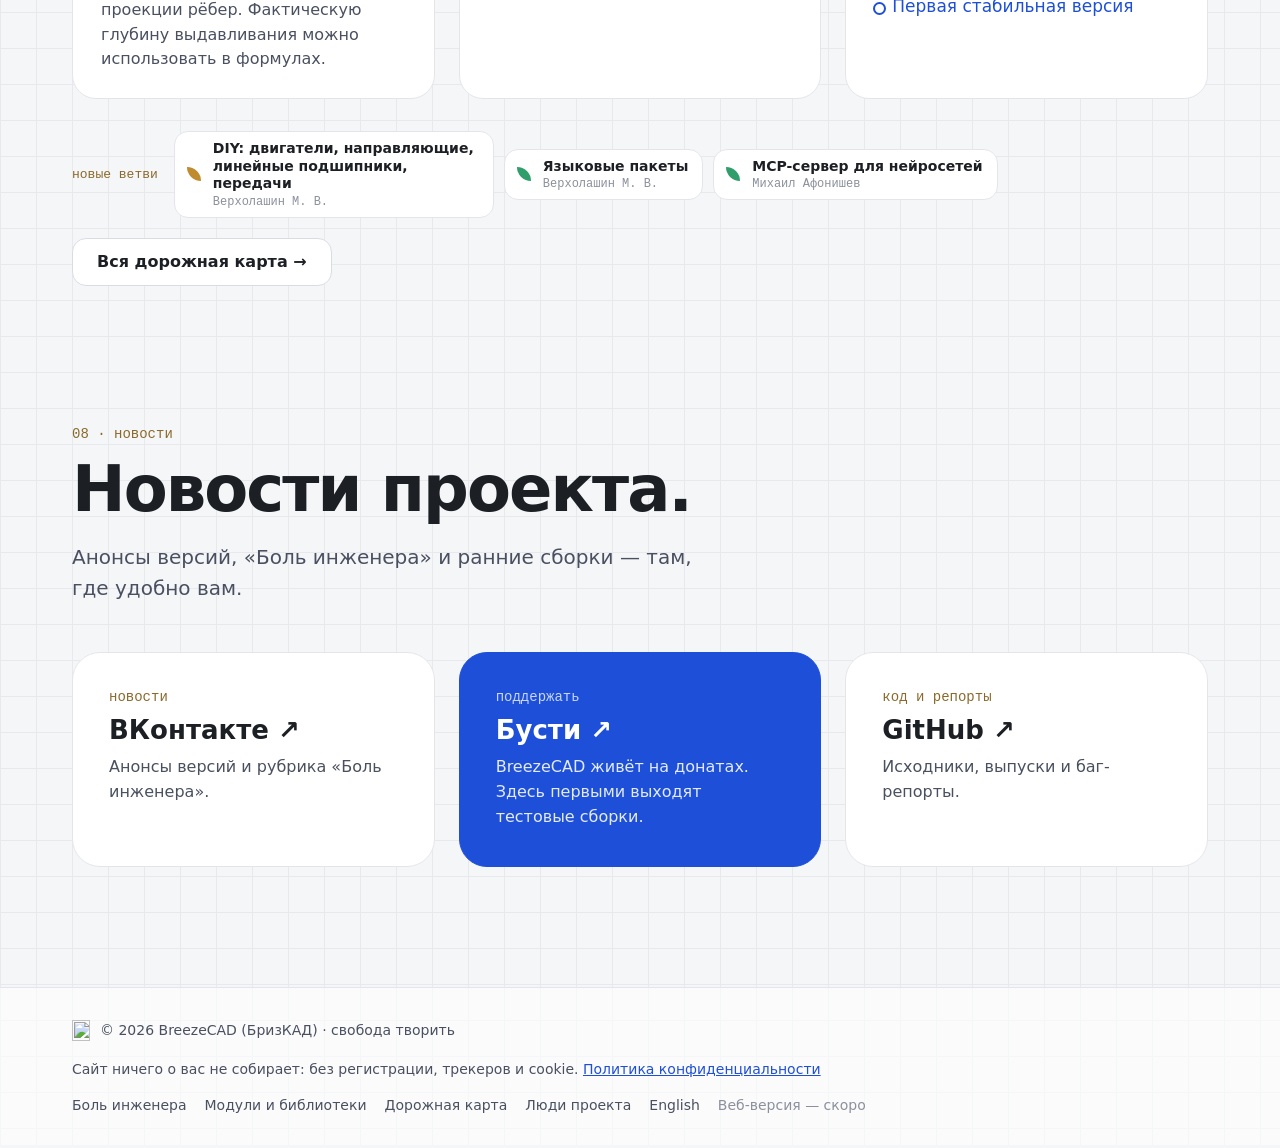
==== commit 3dc1eb35: "Merge e1f1da6d16c3b03406e635338c0de9dfd1330390 into 98582ad9c10b7b3e95657b6caa94220b74a85c7f" ====
--- a/index.html
+++ b/index.html
@@ -175,7 +175,8 @@
 <a class="btn btn-blue" href="#download">
 <svg width="20" height="20" viewBox="0 0 24 24" fill="none" stroke="currentColor" stroke-width="2" stroke-linecap="round" stroke-linejoin="round" aria-hidden="true"><path d="M12 4v12"></path><path d="M6 11l6 6 6-6"></path><path d="M4 20h16"></path></svg>
 Скачать BreezeCAD</a>
-<a class="btn btn-ghost" href="#interface">Посмотреть в деле</a>
+<a class="btn btn-ghost" href="preview/">Попробовать в браузере</a>
+<a class="btn btn-ghost" href="#interface">Посмотреть интерфейс</a>
 </div>
 <p class="mono in d3" style="margin: 16px 0 0; font-size: 13px; color: #5b6170"><span data-bz="version">0.2.6.1-Beta</span> · Windows · macOS · Linux · Android</p>
 <p class="in d3" style="margin: 8px 0 0; color: #4a5060; line-height: 1.55">Оформляйте детали и сборки на листе ЕСКД и экспортируйте чертежи в PDF или DXF.</p>
